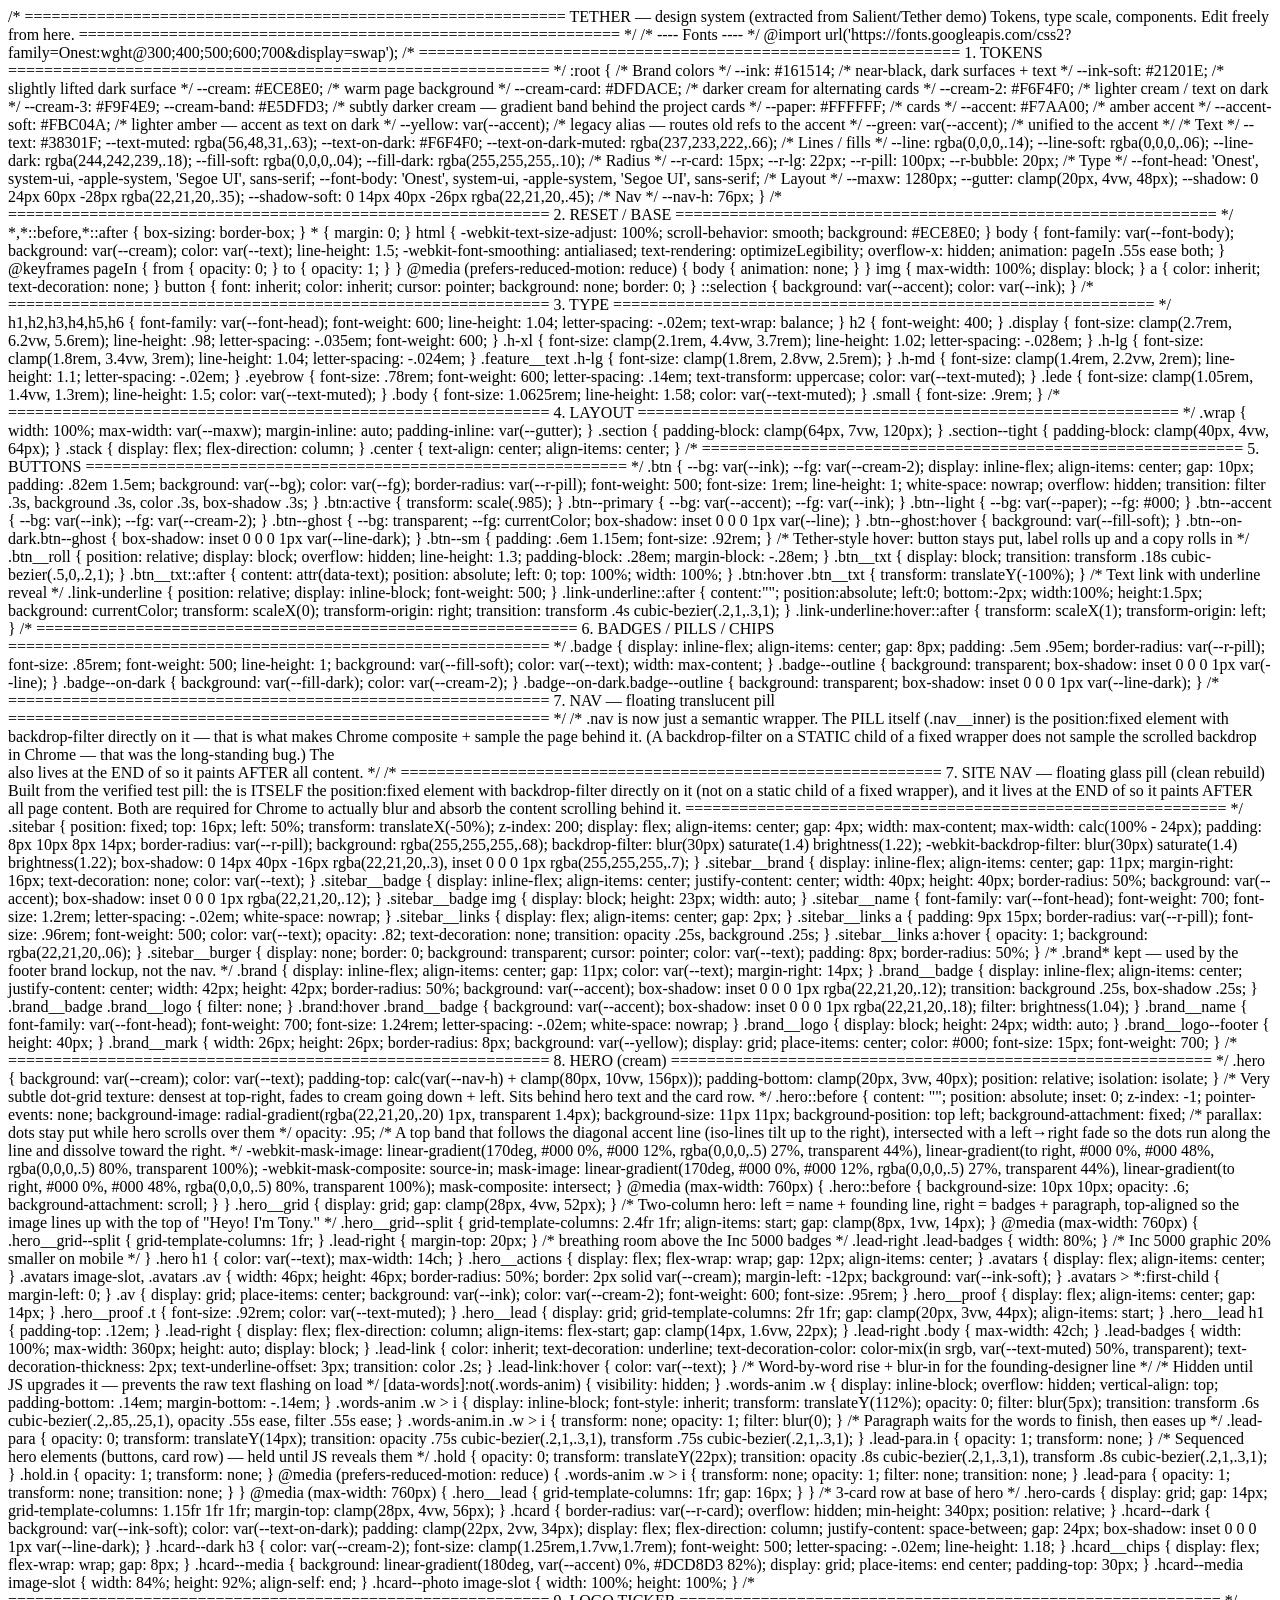
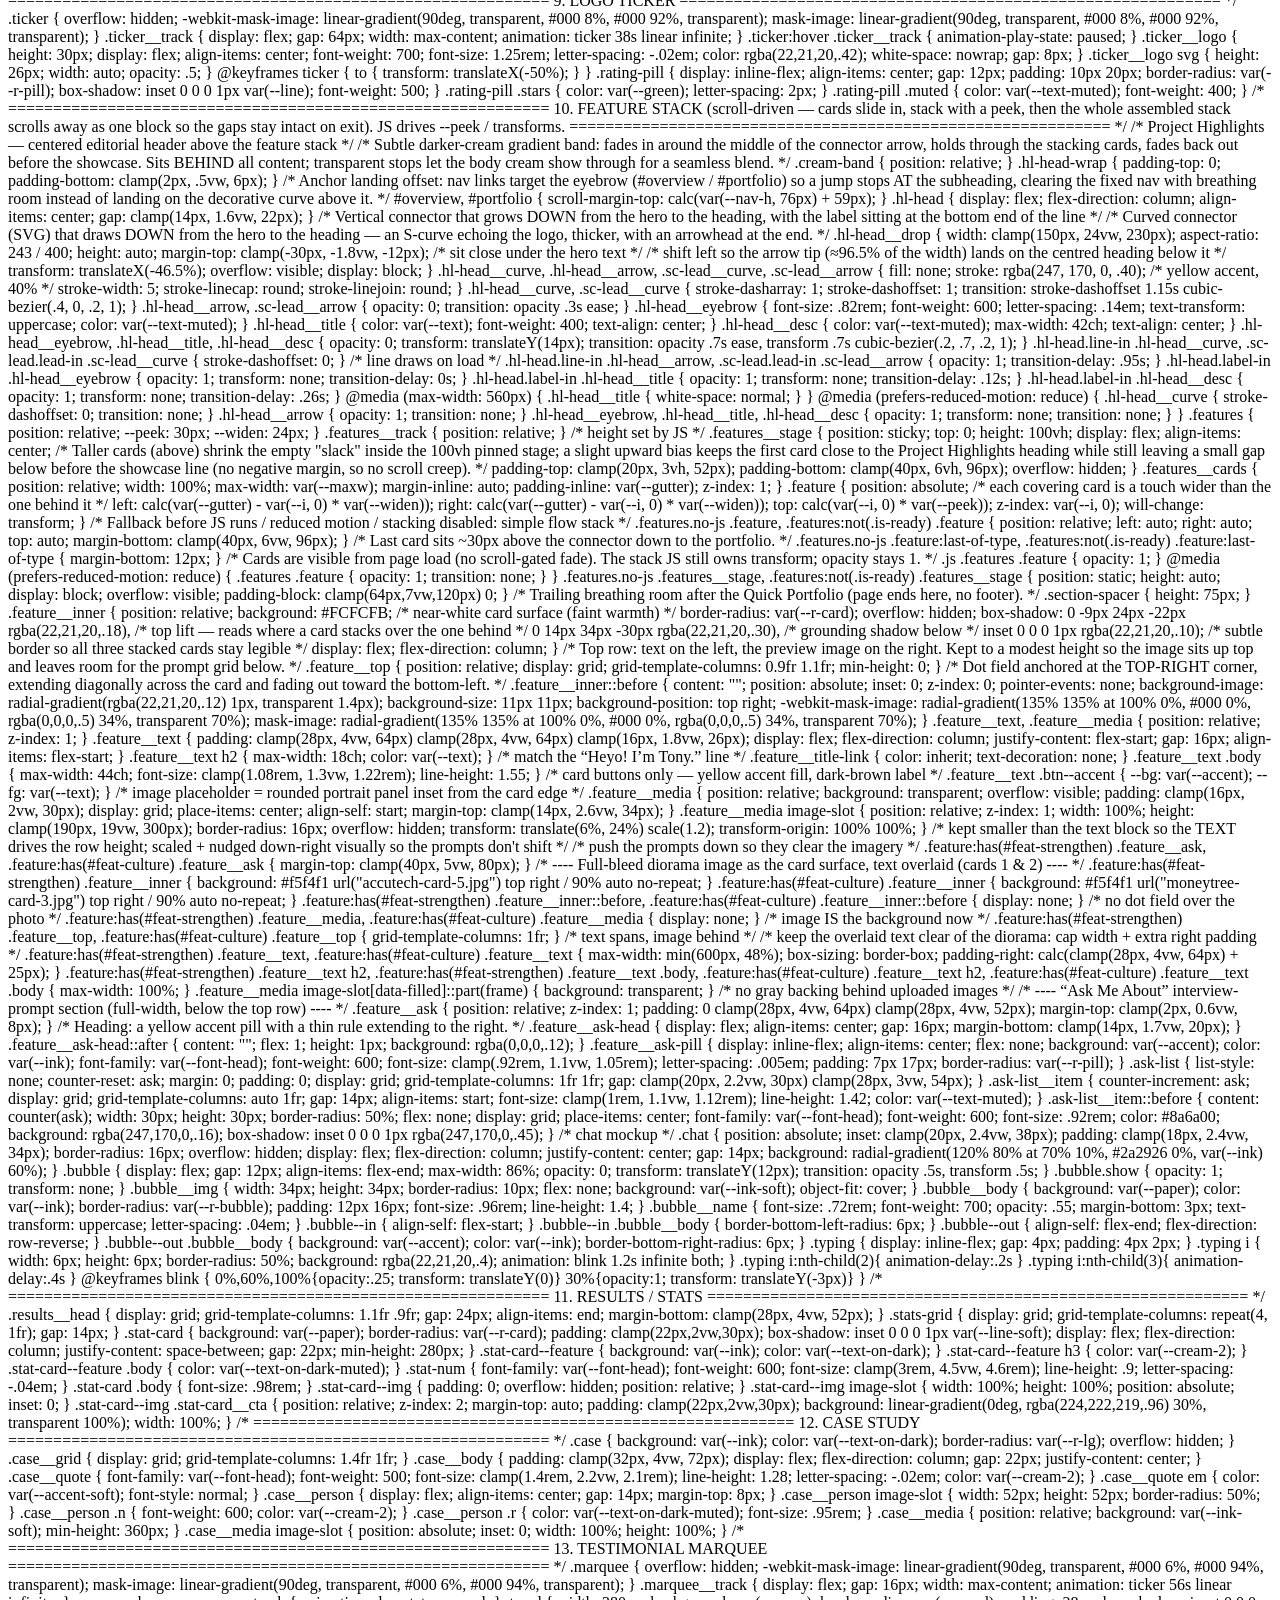
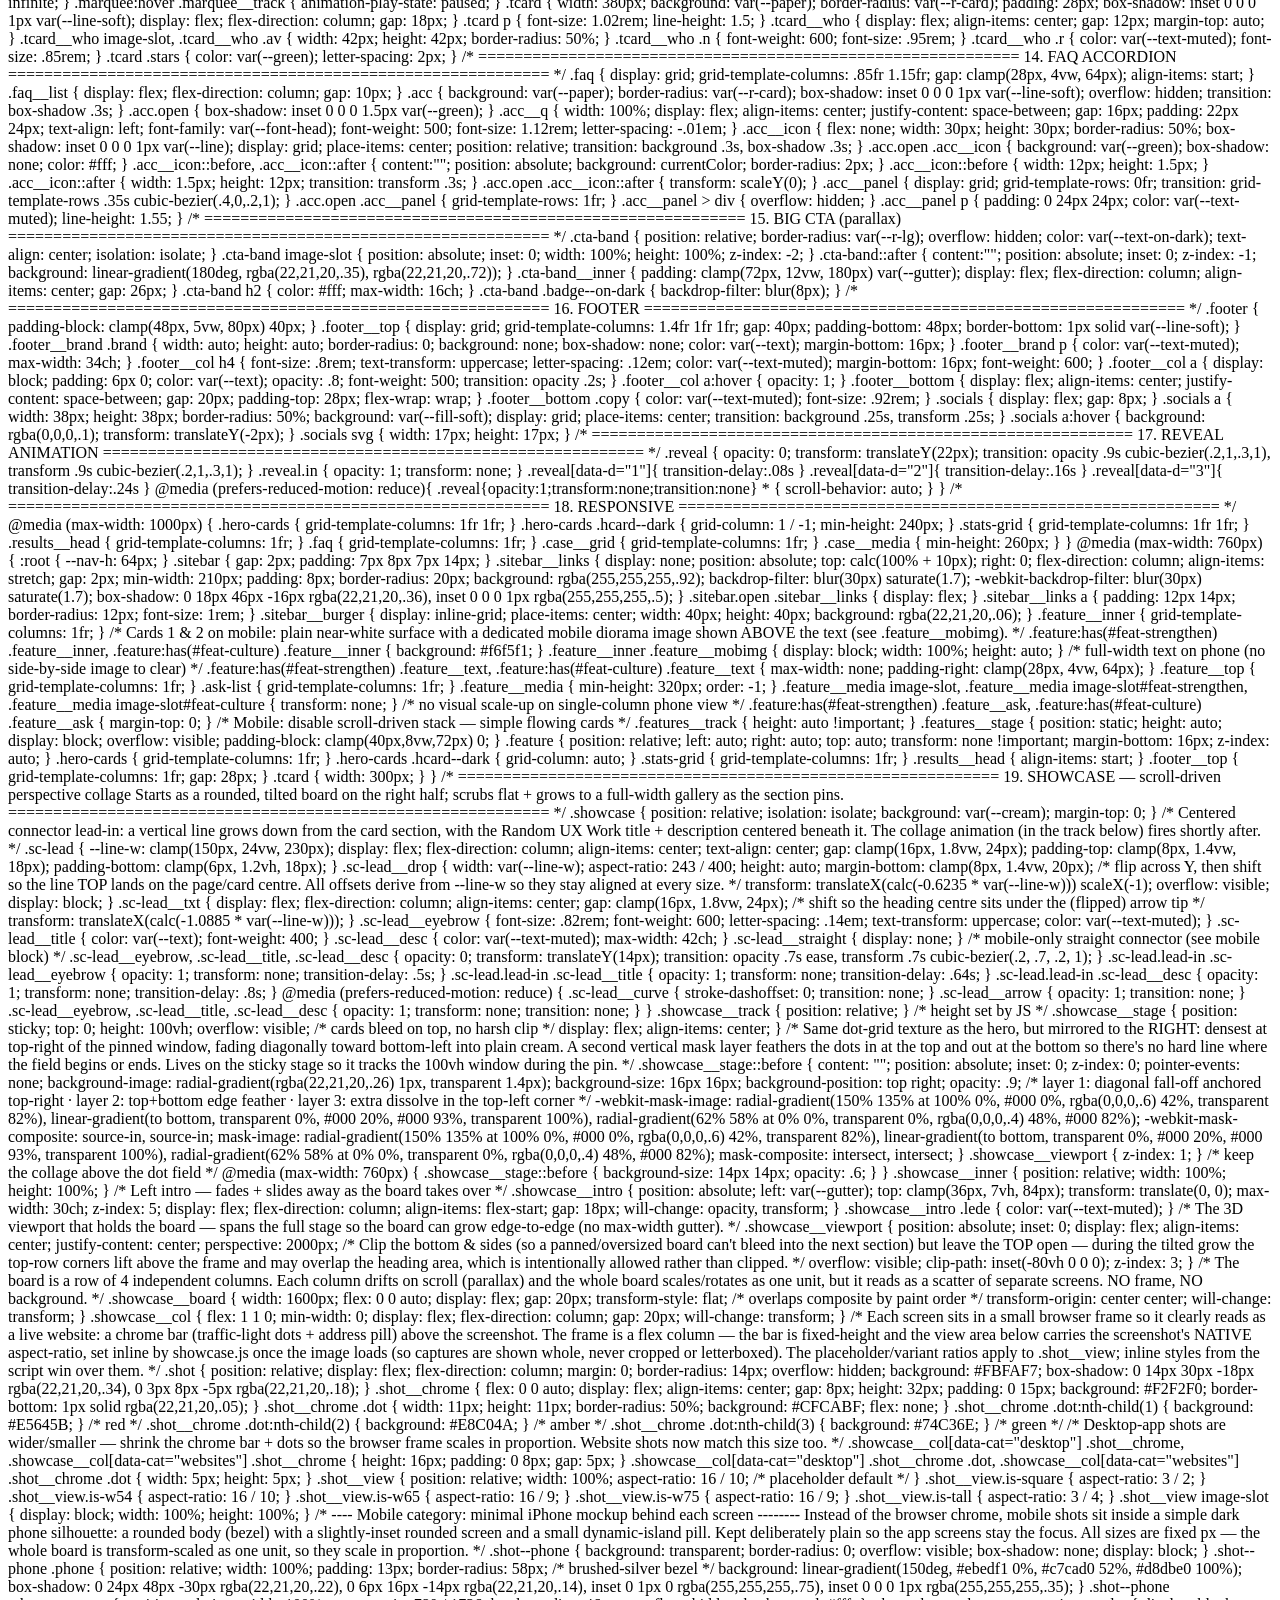
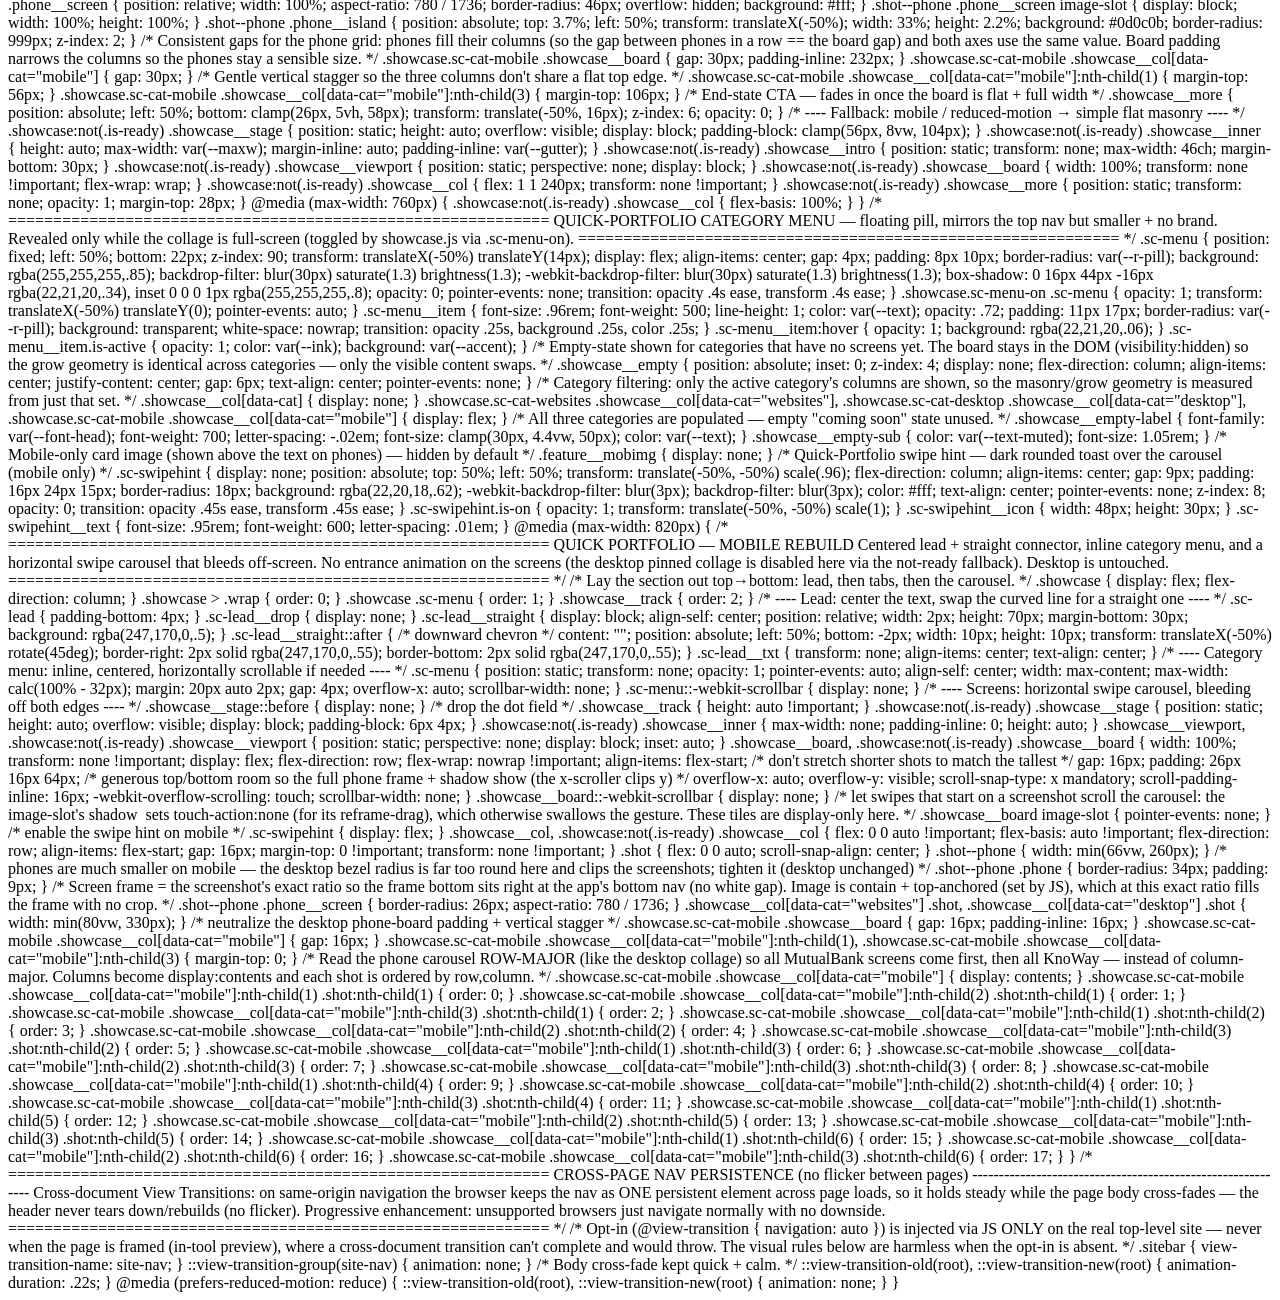
==== index.html @ 794927db "Add files via upload" ====
/* ============================================================
   TETHER — design system (extracted from Salient/Tether demo)
   Tokens, type scale, components. Edit freely from here.
   ============================================================ */

/* ---- Fonts ---- */
@import url('https://fonts.googleapis.com/css2?family=Onest:wght@300;400;500;600;700&display=swap');

/* ============================================================
   1. TOKENS
   ============================================================ */
:root {
  /* Brand colors */
  --ink:        #161514;   /* near-black, dark surfaces + text */
  --ink-soft:   #21201E;   /* slightly lifted dark surface */
  --cream:      #ECE8E0;   /* warm page background */
  --cream-card: #DFDACE;   /* darker cream for alternating cards */
  --cream-2:    #F6F4F0;   /* lighter cream / text on dark */
  --cream-3:    #F9F4E9;
  --cream-band: #E5DFD3;   /* subtly darker cream — gradient band behind the project cards */
  --paper:      #FFFFFF;   /* cards */
  --accent:     #F7AA00;   /* amber accent */
  --accent-soft: #FBC04A;  /* lighter amber — accent as text on dark */
  --yellow:     var(--accent); /* legacy alias — routes old refs to the accent */
  --green:      var(--accent); /* unified to the accent */

  /* Text */
  --text:           #38301F;
  --text-muted:     rgba(56,48,31,.63);
  --text-on-dark:   #F6F4F0;
  --text-on-dark-muted: rgba(237,233,222,.66);

  /* Lines / fills */
  --line:        rgba(0,0,0,.14);
  --line-soft:   rgba(0,0,0,.06);
  --line-dark:   rgba(244,242,239,.18);
  --fill-soft:   rgba(0,0,0,.04);
  --fill-dark:   rgba(255,255,255,.10);

  /* Radius */
  --r-card:   15px;
  --r-lg:     22px;
  --r-pill:   100px;
  --r-bubble: 20px;

  /* Type */
  --font-head: 'Onest', system-ui, -apple-system, 'Segoe UI', sans-serif;
  --font-body: 'Onest', system-ui, -apple-system, 'Segoe UI', sans-serif;

  /* Layout */
  --maxw: 1280px;
  --gutter: clamp(20px, 4vw, 48px);
  --shadow: 0 24px 60px -28px rgba(22,21,20,.35);
  --shadow-soft: 0 14px 40px -26px rgba(22,21,20,.45);

  /* Nav */
  --nav-h: 76px;
}

/* ============================================================
   2. RESET / BASE
   ============================================================ */
*,*::before,*::after { box-sizing: border-box; }
* { margin: 0; }
html { -webkit-text-size-adjust: 100%; scroll-behavior: smooth; background: #ECE8E0; }
body {
  font-family: var(--font-body);
  background: var(--cream);
  color: var(--text);
  line-height: 1.5;
  -webkit-font-smoothing: antialiased;
  text-rendering: optimizeLegibility;
  overflow-x: hidden;
  animation: pageIn .55s ease both;
}
@keyframes pageIn { from { opacity: 0; } to { opacity: 1; } }
@media (prefers-reduced-motion: reduce) { body { animation: none; } }
img { max-width: 100%; display: block; }
a { color: inherit; text-decoration: none; }
button { font: inherit; color: inherit; cursor: pointer; background: none; border: 0; }
::selection { background: var(--accent); color: var(--ink); }

/* ============================================================
   3. TYPE
   ============================================================ */
h1,h2,h3,h4,h5,h6 { font-family: var(--font-head); font-weight: 600; line-height: 1.04; letter-spacing: -.02em; text-wrap: balance; }
h2 { font-weight: 400; }

.display {
  font-size: clamp(2.7rem, 6.2vw, 5.6rem);
  line-height: .98;
  letter-spacing: -.035em;
  font-weight: 600;
}
.h-xl { font-size: clamp(2.1rem, 4.4vw, 3.7rem); line-height: 1.02; letter-spacing: -.028em; }
.h-lg { font-size: clamp(1.8rem, 3.4vw, 3rem);   line-height: 1.04; letter-spacing: -.024em; }
.feature__text .h-lg { font-size: clamp(1.8rem, 2.8vw, 2.5rem); }
.h-md { font-size: clamp(1.4rem, 2.2vw, 2rem);   line-height: 1.1;  letter-spacing: -.02em; }

.eyebrow {
  font-size: .78rem;
  font-weight: 600;
  letter-spacing: .14em;
  text-transform: uppercase;
  color: var(--text-muted);
}
.lede { font-size: clamp(1.05rem, 1.4vw, 1.3rem); line-height: 1.5; color: var(--text-muted); }
.body { font-size: 1.0625rem; line-height: 1.58; color: var(--text-muted); }
.small { font-size: .9rem; }

/* ============================================================
   4. LAYOUT
   ============================================================ */
.wrap { width: 100%; max-width: var(--maxw); margin-inline: auto; padding-inline: var(--gutter); }
.section { padding-block: clamp(64px, 7vw, 120px); }
.section--tight { padding-block: clamp(40px, 4vw, 64px); }
.stack { display: flex; flex-direction: column; }
.center { text-align: center; align-items: center; }

/* ============================================================
   5. BUTTONS
   ============================================================ */
.btn {
  --bg: var(--ink);
  --fg: var(--cream-2);
  display: inline-flex; align-items: center; gap: 10px;
  padding: .82em 1.5em;
  background: var(--bg); color: var(--fg);
  border-radius: var(--r-pill);
  font-weight: 500; font-size: 1rem;
  line-height: 1;
  white-space: nowrap;
  overflow: hidden;
  transition: filter .3s, background .3s, color .3s, box-shadow .3s;
}
.btn:active { transform: scale(.985); }
.btn--primary { --bg: var(--accent); --fg: var(--ink); }
.btn--light   { --bg: var(--paper);  --fg: #000; }
.btn--accent  { --bg: var(--ink);    --fg: var(--cream-2); }
.btn--ghost   { --bg: transparent;   --fg: currentColor; box-shadow: inset 0 0 0 1px var(--line); }
.btn--ghost:hover { background: var(--fill-soft); }
.btn--on-dark.btn--ghost { box-shadow: inset 0 0 0 1px var(--line-dark); }
.btn--sm { padding: .6em 1.15em; font-size: .92rem; }

/* Tether-style hover: button stays put, label rolls up and a copy rolls in */
.btn__roll { position: relative; display: block; overflow: hidden; line-height: 1.3; padding-block: .28em; margin-block: -.28em; }
.btn__txt { display: block; transition: transform .18s cubic-bezier(.5,0,.2,1); }
.btn__txt::after { content: attr(data-text); position: absolute; left: 0; top: 100%; width: 100%; }
.btn:hover .btn__txt { transform: translateY(-100%); }

/* Text link with underline reveal */
.link-underline {
  position: relative; display: inline-block; font-weight: 500;
}
.link-underline::after {
  content:""; position:absolute; left:0; bottom:-2px; width:100%; height:1.5px;
  background: currentColor; transform: scaleX(0); transform-origin: right;
  transition: transform .4s cubic-bezier(.2,1,.3,1);
}
.link-underline:hover::after { transform: scaleX(1); transform-origin: left; }

/* ============================================================
   6. BADGES / PILLS / CHIPS
   ============================================================ */
.badge {
  display: inline-flex; align-items: center; gap: 8px;
  padding: .5em .95em;
  border-radius: var(--r-pill);
  font-size: .85rem; font-weight: 500; line-height: 1;
  background: var(--fill-soft);
  color: var(--text);
  width: max-content;
}
.badge--outline { background: transparent; box-shadow: inset 0 0 0 1px var(--line); }
.badge--on-dark { background: var(--fill-dark); color: var(--cream-2); }
.badge--on-dark.badge--outline { background: transparent; box-shadow: inset 0 0 0 1px var(--line-dark); }

/* ============================================================
   7. NAV — floating translucent pill
   ============================================================ */
/* .nav is now just a semantic wrapper. The PILL itself (.nav__inner) is the
   position:fixed element with backdrop-filter directly on it — that is what
   makes Chrome composite + sample the page behind it. (A backdrop-filter on a
   STATIC child of a fixed wrapper does not sample the scrolled backdrop in
   Chrome — that was the long-standing bug.) The <header> also lives at the
   END of <body> so it paints AFTER all content. */
/* ============================================================
   7. SITE NAV — floating glass pill (clean rebuild)
   Built from the verified test pill: the <header.sitebar> is ITSELF the
   position:fixed element with backdrop-filter directly on it (not on a static
   child of a fixed wrapper), and it lives at the END of <body> so it paints
   AFTER all page content. Both are required for Chrome to actually blur and
   absorb the content scrolling behind it.
   ============================================================ */
.sitebar {
  position: fixed; top: 16px; left: 50%; transform: translateX(-50%); z-index: 200;
  display: flex; align-items: center; gap: 4px;
  width: max-content; max-width: calc(100% - 24px);
  padding: 8px 10px 8px 14px;
  border-radius: var(--r-pill);
  background: rgba(255,255,255,.68);
  backdrop-filter: blur(30px) saturate(1.4) brightness(1.22);
  -webkit-backdrop-filter: blur(30px) saturate(1.4) brightness(1.22);
  box-shadow: 0 14px 40px -16px rgba(22,21,20,.3), inset 0 0 0 1px rgba(255,255,255,.7);
}
.sitebar__brand { display: inline-flex; align-items: center; gap: 11px; margin-right: 16px; text-decoration: none; color: var(--text); }
.sitebar__badge { display: inline-flex; align-items: center; justify-content: center; width: 40px; height: 40px; border-radius: 50%; background: var(--accent); box-shadow: inset 0 0 0 1px rgba(22,21,20,.12); }
.sitebar__badge img { display: block; height: 23px; width: auto; }
.sitebar__name { font-family: var(--font-head); font-weight: 700; font-size: 1.2rem; letter-spacing: -.02em; white-space: nowrap; }
.sitebar__links { display: flex; align-items: center; gap: 2px; }
.sitebar__links a { padding: 9px 15px; border-radius: var(--r-pill); font-size: .96rem; font-weight: 500; color: var(--text); opacity: .82; text-decoration: none; transition: opacity .25s, background .25s; }
.sitebar__links a:hover { opacity: 1; background: rgba(22,21,20,.06); }
.sitebar__burger { display: none; border: 0; background: transparent; cursor: pointer; color: var(--text); padding: 8px; border-radius: 50%; }

/* .brand* kept — used by the footer brand lockup, not the nav. */
.brand { display: inline-flex; align-items: center; gap: 11px; color: var(--text); margin-right: 14px; }
.brand__badge { display: inline-flex; align-items: center; justify-content: center; width: 42px; height: 42px; border-radius: 50%; background: var(--accent); box-shadow: inset 0 0 0 1px rgba(22,21,20,.12); transition: background .25s, box-shadow .25s; }
.brand__badge .brand__logo { filter: none; }
.brand:hover .brand__badge { background: var(--accent); box-shadow: inset 0 0 0 1px rgba(22,21,20,.18); filter: brightness(1.04); }
.brand__name { font-family: var(--font-head); font-weight: 700; font-size: 1.24rem; letter-spacing: -.02em; white-space: nowrap; }
.brand__logo { display: block; height: 24px; width: auto; }
.brand__logo--footer { height: 40px; }
.brand__mark { width: 26px; height: 26px; border-radius: 8px; background: var(--yellow); display: grid; place-items: center; color: #000; font-size: 15px; font-weight: 700; }

/* ============================================================
   8. HERO (cream)
   ============================================================ */
.hero {
  background: var(--cream);
  color: var(--text);
  padding-top: calc(var(--nav-h) + clamp(80px, 10vw, 156px));
  padding-bottom: clamp(20px, 3vw, 40px);
  position: relative;
  isolation: isolate;
}
/* Very subtle dot-grid texture: densest at top-right, fades to cream
   going down + left. Sits behind hero text and the card row. */
.hero::before {
  content: "";
  position: absolute; inset: 0; z-index: -1;
  pointer-events: none;
  background-image: radial-gradient(rgba(22,21,20,.20) 1px, transparent 1.4px);
  background-size: 11px 11px;
  background-position: top left;
  background-attachment: fixed; /* parallax: dots stay put while hero scrolls over them */
  opacity: .95;
  /* A top band that follows the diagonal accent line (iso-lines tilt up to the
     right), intersected with a left→right fade so the dots run along the line
     and dissolve toward the right. */
  -webkit-mask-image:
    linear-gradient(170deg, #000 0%, #000 12%, rgba(0,0,0,.5) 27%, transparent 44%),
    linear-gradient(to right, #000 0%, #000 48%, rgba(0,0,0,.5) 80%, transparent 100%);
  -webkit-mask-composite: source-in;
  mask-image:
    linear-gradient(170deg, #000 0%, #000 12%, rgba(0,0,0,.5) 27%, transparent 44%),
    linear-gradient(to right, #000 0%, #000 48%, rgba(0,0,0,.5) 80%, transparent 100%);
  mask-composite: intersect;
}
@media (max-width: 760px) { .hero::before { background-size: 10px 10px; opacity: .6; background-attachment: scroll; } }
.hero__grid { display: grid; gap: clamp(28px, 4vw, 52px); }
/* Two-column hero: left = name + founding line, right = badges + paragraph,
   top-aligned so the image lines up with the top of "Heyo! I'm Tony." */
.hero__grid--split { grid-template-columns: 2.4fr 1fr; align-items: start; gap: clamp(8px, 1vw, 14px); }
@media (max-width: 760px) {
  .hero__grid--split { grid-template-columns: 1fr; }
  .lead-right { margin-top: 20px; }            /* breathing room above the Inc 5000 badges */
  .lead-right .lead-badges { width: 80%; }     /* Inc 5000 graphic 20% smaller on mobile */
}
.hero h1 { color: var(--text); max-width: 14ch; }
.hero__actions { display: flex; flex-wrap: wrap; gap: 12px; align-items: center; }
.avatars { display: flex; align-items: center; }
.avatars image-slot, .avatars .av {
  width: 46px; height: 46px; border-radius: 50%;
  border: 2px solid var(--cream); margin-left: -12px;
  background: var(--ink-soft);
}
.avatars > *:first-child { margin-left: 0; }
.av { display: grid; place-items: center; background: var(--ink); color: var(--cream-2); font-weight: 600; font-size: .95rem; }
.hero__proof { display: flex; align-items: center; gap: 14px; }
.hero__proof .t { font-size: .92rem; color: var(--text-muted); }
.hero__lead { display: grid; grid-template-columns: 2fr 1fr; gap: clamp(20px, 3vw, 44px); align-items: start; }
.hero__lead h1 { padding-top: .12em; }
.lead-right { display: flex; flex-direction: column; align-items: flex-start; gap: clamp(14px, 1.6vw, 22px); }
.lead-right .body { max-width: 42ch; }
.lead-badges { width: 100%; max-width: 360px; height: auto; display: block; }
.lead-link { color: inherit; text-decoration: underline; text-decoration-color: color-mix(in srgb, var(--text-muted) 50%, transparent); text-decoration-thickness: 2px; text-underline-offset: 3px; transition: color .2s; }
.lead-link:hover { color: var(--text); }

/* Word-by-word rise + blur-in for the founding-designer line */
/* Hidden until JS upgrades it — prevents the raw text flashing on load */
[data-words]:not(.words-anim) { visibility: hidden; }
.words-anim .w { display: inline-block; overflow: hidden; vertical-align: top; padding-bottom: .14em; margin-bottom: -.14em; }
.words-anim .w > i {
  display: inline-block; font-style: inherit;
  transform: translateY(112%);
  opacity: 0; filter: blur(5px);
  transition: transform .6s cubic-bezier(.2,.85,.25,1), opacity .55s ease, filter .55s ease;
}
.words-anim.in .w > i { transform: none; opacity: 1; filter: blur(0); }

/* Paragraph waits for the words to finish, then eases up */
.lead-para { opacity: 0; transform: translateY(14px); transition: opacity .75s cubic-bezier(.2,1,.3,1), transform .75s cubic-bezier(.2,1,.3,1); }
.lead-para.in { opacity: 1; transform: none; }
/* Sequenced hero elements (buttons, card row) — held until JS reveals them */
.hold { opacity: 0; transform: translateY(22px); transition: opacity .8s cubic-bezier(.2,1,.3,1), transform .8s cubic-bezier(.2,1,.3,1); }
.hold.in { opacity: 1; transform: none; }
@media (prefers-reduced-motion: reduce) {
  .words-anim .w > i { transform: none; opacity: 1; filter: none; transition: none; }
  .lead-para { opacity: 1; transform: none; transition: none; }
}
@media (max-width: 760px) { .hero__lead { grid-template-columns: 1fr; gap: 16px; } }

/* 3-card row at base of hero */
.hero-cards {
  display: grid; gap: 14px;
  grid-template-columns: 1.15fr 1fr 1fr;
  margin-top: clamp(28px, 4vw, 56px);
}
.hcard { border-radius: var(--r-card); overflow: hidden; min-height: 340px; position: relative; }
.hcard--dark {
  background: var(--ink-soft); color: var(--text-on-dark);
  padding: clamp(22px, 2vw, 34px);
  display: flex; flex-direction: column; justify-content: space-between; gap: 24px;
  box-shadow: inset 0 0 0 1px var(--line-dark);
}
.hcard--dark h3 { color: var(--cream-2); font-size: clamp(1.25rem,1.7vw,1.7rem); font-weight: 500; letter-spacing: -.02em; line-height: 1.18; }
.hcard__chips { display: flex; flex-wrap: wrap; gap: 8px; }
.hcard--media { background: linear-gradient(180deg, var(--accent) 0%, #DCD8D3 82%); display: grid; place-items: end center; padding-top: 30px; }
.hcard--media image-slot { width: 84%; height: 92%; align-self: end; }
.hcard--photo image-slot { width: 100%; height: 100%; }

/* ============================================================
   9. LOGO TICKER
   ============================================================ */
.ticker { overflow: hidden; -webkit-mask-image: linear-gradient(90deg, transparent, #000 8%, #000 92%, transparent); mask-image: linear-gradient(90deg, transparent, #000 8%, #000 92%, transparent); }
.ticker__track { display: flex; gap: 64px; width: max-content; animation: ticker 38s linear infinite; }
.ticker:hover .ticker__track { animation-play-state: paused; }
.ticker__logo { height: 30px; display: flex; align-items: center; font-weight: 700; font-size: 1.25rem; letter-spacing: -.02em; color: rgba(22,21,20,.42); white-space: nowrap; gap: 8px; }
.ticker__logo svg { height: 26px; width: auto; opacity: .5; }
@keyframes ticker { to { transform: translateX(-50%); } }

.rating-pill {
  display: inline-flex; align-items: center; gap: 12px;
  padding: 10px 20px; border-radius: var(--r-pill);
  box-shadow: inset 0 0 0 1px var(--line);
  font-weight: 500;
}
.rating-pill .stars { color: var(--green); letter-spacing: 2px; }
.rating-pill .muted { color: var(--text-muted); font-weight: 400; }

/* ============================================================
   10. FEATURE STACK (scroll-driven — cards slide in, stack with a
   peek, then the whole assembled stack scrolls away as one block
   so the gaps stay intact on exit). JS drives --peek / transforms.
   ============================================================ */
/* Project Highlights — centered editorial header above the feature stack */
/* Subtle darker-cream gradient band: fades in around the middle of the
   connector arrow, holds through the stacking cards, fades back out before
   the showcase. Sits BEHIND all content; transparent stops let the body
   cream show through for a seamless blend. */
.cream-band { position: relative; }
.hl-head-wrap { padding-top: 0; padding-bottom: clamp(2px, .5vw, 6px); }
/* Anchor landing offset: nav links target the eyebrow (#overview / #portfolio)
   so a jump stops AT the subheading, clearing the fixed nav with breathing room
   instead of landing on the decorative curve above it. */
#overview, #portfolio { scroll-margin-top: calc(var(--nav-h, 76px) + 59px); }
.hl-head { display: flex; flex-direction: column; align-items: center; gap: clamp(14px, 1.6vw, 22px); }
/* Vertical connector that grows DOWN from the hero to the heading, with the
   label sitting at the bottom end of the line */
/* Curved connector (SVG) that draws DOWN from the hero to the heading — an
   S-curve echoing the logo, thicker, with an arrowhead at the end. */
.hl-head__drop {
  width: clamp(150px, 24vw, 230px);
  aspect-ratio: 243 / 400;
  height: auto;
  margin-top: clamp(-30px, -1.8vw, -12px);      /* sit close under the hero text */
  /* shift left so the arrow tip (≈96.5% of the width) lands on the centred
     heading below it */
  transform: translateX(-46.5%);
  overflow: visible;
  display: block;
}
.hl-head__curve, .hl-head__arrow, .sc-lead__curve, .sc-lead__arrow {
  fill: none;
  stroke: rgba(247, 170, 0, .40);   /* yellow accent, 40% */
  stroke-width: 5;
  stroke-linecap: round;
  stroke-linejoin: round;
}
.hl-head__curve, .sc-lead__curve {
  stroke-dasharray: 1;
  stroke-dashoffset: 1;
  transition: stroke-dashoffset 1.15s cubic-bezier(.4, 0, .2, 1);
}
.hl-head__arrow, .sc-lead__arrow {
  opacity: 0;
  transition: opacity .3s ease;
}
.hl-head__eyebrow {
  font-size: .82rem;
  font-weight: 600;
  letter-spacing: .14em;
  text-transform: uppercase;
  color: var(--text-muted);
}
.hl-head__title {
  color: var(--text);
  font-weight: 400;
  text-align: center;
}
.hl-head__desc {
  color: var(--text-muted);
  max-width: 42ch;
  text-align: center;
}
.hl-head__eyebrow, .hl-head__title, .hl-head__desc {
  opacity: 0; transform: translateY(14px);
  transition: opacity .7s ease, transform .7s cubic-bezier(.2, .7, .2, 1);
}
.hl-head.line-in  .hl-head__curve, .sc-lead.lead-in .sc-lead__curve  { stroke-dashoffset: 0; }   /* line draws on load */
.hl-head.line-in  .hl-head__arrow, .sc-lead.lead-in .sc-lead__arrow  { opacity: 1; transition-delay: .95s; }
.hl-head.label-in .hl-head__eyebrow { opacity: 1; transform: none; transition-delay: 0s; }
.hl-head.label-in .hl-head__title   { opacity: 1; transform: none; transition-delay: .12s; }
.hl-head.label-in .hl-head__desc    { opacity: 1; transform: none; transition-delay: .26s; }
@media (max-width: 560px) {
  .hl-head__title { white-space: normal; }
}
@media (prefers-reduced-motion: reduce) {
  .hl-head__curve { stroke-dashoffset: 0; transition: none; }
  .hl-head__arrow { opacity: 1; transition: none; }
  .hl-head__eyebrow, .hl-head__title, .hl-head__desc { opacity: 1; transform: none; transition: none; }
}
.features { position: relative; --peek: 30px; --widen: 24px; }
.features__track { position: relative; }            /* height set by JS */
.features__stage {
  position: sticky; top: 0;
  height: 100vh;
  display: flex; align-items: center;
  /* Taller cards (above) shrink the empty "slack" inside the 100vh pinned
     stage; a slight upward bias keeps the first card close to the Project
     Highlights heading while still leaving a small gap below before the
     showcase line (no negative margin, so no scroll creep). */
  padding-top: clamp(20px, 3vh, 52px);
  padding-bottom: clamp(40px, 6vh, 96px);
  overflow: hidden;
}
.features__cards {
  position: relative;
  width: 100%; max-width: var(--maxw);
  margin-inline: auto;
  padding-inline: var(--gutter);
  z-index: 1;
}
.feature {
  position: absolute;
  /* each covering card is a touch wider than the one behind it */
  left: calc(var(--gutter) - var(--i, 0) * var(--widen));
  right: calc(var(--gutter) - var(--i, 0) * var(--widen));
  top: calc(var(--i, 0) * var(--peek));
  z-index: var(--i, 0);
  will-change: transform;
}
/* Fallback before JS runs / reduced motion / stacking disabled: simple flow stack */
.features.no-js .feature, .features:not(.is-ready) .feature { position: relative; left: auto; right: auto; top: auto; margin-bottom: clamp(40px, 6vw, 96px); }
/* Last card sits ~30px above the connector down to the portfolio. */
.features.no-js .feature:last-of-type, .features:not(.is-ready) .feature:last-of-type { margin-bottom: 12px; }
/* Cards are visible from page load (no scroll-gated fade). The stack JS still
   owns transform; opacity stays 1. */
.js .features .feature { opacity: 1; }
@media (prefers-reduced-motion: reduce) { .features .feature { opacity: 1; transition: none; } }
.features.no-js .features__stage, .features:not(.is-ready) .features__stage { position: static; height: auto; display: block; overflow: visible; padding-block: clamp(64px,7vw,120px) 0; }

/* Trailing breathing room after the Quick Portfolio (page ends here, no footer). */
.section-spacer { height: 75px; }

.feature__inner {
  position: relative;
  background: #FCFCFB;                      /* near-white card surface (faint warmth) */
  border-radius: var(--r-card);
  overflow: hidden;
  box-shadow:
    0 -9px 24px -22px rgba(22,21,20,.18),    /* top lift — reads where a card stacks over the one behind */
    0 14px 34px -30px rgba(22,21,20,.30),    /* grounding shadow below */
    inset 0 0 0 1px rgba(22,21,20,.10);      /* subtle border so all three stacked cards stay legible */
  display: flex; flex-direction: column;
}
/* Top row: text on the left, the preview image on the right. Kept to a modest
   height so the image sits up top and leaves room for the prompt grid below. */
.feature__top {
  position: relative;
  display: grid; grid-template-columns: 0.9fr 1.1fr;
  min-height: 0;
}
/* Dot field anchored at the TOP-RIGHT corner, extending diagonally across the
   card and fading out toward the bottom-left. */
.feature__inner::before {
  content: ""; position: absolute; inset: 0; z-index: 0; pointer-events: none;
  background-image: radial-gradient(rgba(22,21,20,.12) 1px, transparent 1.4px);
  background-size: 11px 11px;
  background-position: top right;
  -webkit-mask-image: radial-gradient(135% 135% at 100% 0%, #000 0%, rgba(0,0,0,.5) 34%, transparent 70%);
  mask-image: radial-gradient(135% 135% at 100% 0%, #000 0%, rgba(0,0,0,.5) 34%, transparent 70%);
}
.feature__text, .feature__media { position: relative; z-index: 1; }
.feature__text { padding: clamp(28px, 4vw, 64px) clamp(28px, 4vw, 64px) clamp(16px, 1.8vw, 26px); display: flex; flex-direction: column; justify-content: flex-start; gap: 16px; align-items: flex-start; }
.feature__text h2 { max-width: 18ch; color: var(--text); }   /* match the “Heyo! I’m Tony.” line */
.feature__title-link { color: inherit; text-decoration: none; }
.feature__text .body { max-width: 44ch; font-size: clamp(1.08rem, 1.3vw, 1.22rem); line-height: 1.55; }
/* card buttons only — yellow accent fill, dark-brown label */
.feature__text .btn--accent { --bg: var(--accent); --fg: var(--text); }
/* image placeholder = rounded portrait panel inset from the card edge */
.feature__media { position: relative; background: transparent; overflow: visible; padding: clamp(16px, 2vw, 30px); display: grid; place-items: center; align-self: start; margin-top: clamp(14px, 2.6vw, 34px); }
.feature__media image-slot { position: relative; z-index: 1; width: 100%; height: clamp(190px, 19vw, 300px); border-radius: 16px; overflow: hidden; transform: translate(6%, 24%) scale(1.2); transform-origin: 100% 100%; }   /* kept smaller than the text block so the TEXT drives the row height; scaled + nudged down-right visually so the prompts don't shift */
/* push the prompts down so they clear the imagery */
.feature:has(#feat-strengthen) .feature__ask,
.feature:has(#feat-culture) .feature__ask { margin-top: clamp(40px, 5vw, 80px); }

/* ---- Full-bleed diorama image as the card surface, text overlaid (cards 1 & 2) ---- */
.feature:has(#feat-strengthen) .feature__inner {
  background: #f5f4f1 url("accutech-card-5.jpg") top right / 90% auto no-repeat;
}
.feature:has(#feat-culture) .feature__inner {
  background: #f5f4f1 url("moneytree-card-3.jpg") top right / 90% auto no-repeat;
}
.feature:has(#feat-strengthen) .feature__inner::before,
.feature:has(#feat-culture) .feature__inner::before { display: none; }   /* no dot field over the photo */
.feature:has(#feat-strengthen) .feature__media,
.feature:has(#feat-culture) .feature__media { display: none; }            /* image IS the background now */
.feature:has(#feat-strengthen) .feature__top,
.feature:has(#feat-culture) .feature__top { grid-template-columns: 1fr; } /* text spans, image behind */
/* keep the overlaid text clear of the diorama: cap width + extra right padding */
.feature:has(#feat-strengthen) .feature__text,
.feature:has(#feat-culture) .feature__text { max-width: min(600px, 48%); box-sizing: border-box; padding-right: calc(clamp(28px, 4vw, 64px) + 25px); }
.feature:has(#feat-strengthen) .feature__text h2,
.feature:has(#feat-strengthen) .feature__text .body,
.feature:has(#feat-culture) .feature__text h2,
.feature:has(#feat-culture) .feature__text .body { max-width: 100%; }
.feature__media image-slot[data-filled]::part(frame) { background: transparent; }   /* no gray backing behind uploaded images */

/* ---- “Ask Me About” interview-prompt section (full-width, below the top row) ---- */
.feature__ask {
  position: relative; z-index: 1;
  padding: 0 clamp(28px, 4vw, 64px) clamp(28px, 4vw, 52px);
  margin-top: clamp(2px, 0.6vw, 8px);
}
/* Heading: a yellow accent pill with a thin rule extending to the right. */
.feature__ask-head {
  display: flex; align-items: center; gap: 16px;
  margin-bottom: clamp(14px, 1.7vw, 20px);
}
.feature__ask-head::after { content: ""; flex: 1; height: 1px; background: rgba(0,0,0,.12); }
.feature__ask-pill {
  display: inline-flex; align-items: center; flex: none;
  background: var(--accent); color: var(--ink);
  font-family: var(--font-head); font-weight: 600;
  font-size: clamp(.92rem, 1.1vw, 1.05rem); letter-spacing: .005em;
  padding: 7px 17px; border-radius: var(--r-pill);
}
.ask-list {
  list-style: none; counter-reset: ask; margin: 0; padding: 0;
  display: grid; grid-template-columns: 1fr 1fr;
  gap: clamp(20px, 2.2vw, 30px) clamp(28px, 3vw, 54px);
}
.ask-list__item {
  counter-increment: ask;
  display: grid; grid-template-columns: auto 1fr; gap: 14px; align-items: start;
  font-size: clamp(1rem, 1.1vw, 1.12rem); line-height: 1.42; color: var(--text-muted);
}
.ask-list__item::before {
  content: counter(ask);
  width: 30px; height: 30px; border-radius: 50%; flex: none;
  display: grid; place-items: center;
  font-family: var(--font-head); font-weight: 600; font-size: .92rem;
  color: #8a6a00; background: rgba(247,170,0,.16);
  box-shadow: inset 0 0 0 1px rgba(247,170,0,.45);
}

/* chat mockup */
.chat {
  position: absolute; inset: clamp(20px, 2.4vw, 38px); padding: clamp(18px, 2.4vw, 34px);
  border-radius: 16px; overflow: hidden;
  display: flex; flex-direction: column; justify-content: center; gap: 14px;
  background: radial-gradient(120% 80% at 70% 10%, #2a2926 0%, var(--ink) 60%);
}
.bubble { display: flex; gap: 12px; align-items: flex-end; max-width: 86%; opacity: 0; transform: translateY(12px); transition: opacity .5s, transform .5s; }
.bubble.show { opacity: 1; transform: none; }
.bubble__img { width: 34px; height: 34px; border-radius: 10px; flex: none; background: var(--ink-soft); object-fit: cover; }
.bubble__body { background: var(--paper); color: var(--ink); border-radius: var(--r-bubble); padding: 12px 16px; font-size: .96rem; line-height: 1.4; }
.bubble__name { font-size: .72rem; font-weight: 700; opacity: .55; margin-bottom: 3px; text-transform: uppercase; letter-spacing: .04em; }
.bubble--in  { align-self: flex-start; }
.bubble--in .bubble__body { border-bottom-left-radius: 6px; }
.bubble--out { align-self: flex-end; flex-direction: row-reverse; }
.bubble--out .bubble__body { background: var(--accent); color: var(--ink); border-bottom-right-radius: 6px; }
.typing { display: inline-flex; gap: 4px; padding: 4px 2px; }
.typing i { width: 6px; height: 6px; border-radius: 50%; background: rgba(22,21,20,.4); animation: blink 1.2s infinite both; }
.typing i:nth-child(2){ animation-delay:.2s } .typing i:nth-child(3){ animation-delay:.4s }
@keyframes blink { 0%,60%,100%{opacity:.25; transform: translateY(0)} 30%{opacity:1; transform: translateY(-3px)} }

/* ============================================================
   11. RESULTS / STATS
   ============================================================ */
.results__head { display: grid; grid-template-columns: 1.1fr .9fr; gap: 24px; align-items: end; margin-bottom: clamp(28px, 4vw, 52px); }
.stats-grid { display: grid; grid-template-columns: repeat(4, 1fr); gap: 14px; }
.stat-card { background: var(--paper); border-radius: var(--r-card); padding: clamp(22px,2vw,30px); box-shadow: inset 0 0 0 1px var(--line-soft); display: flex; flex-direction: column; justify-content: space-between; gap: 22px; min-height: 280px; }
.stat-card--feature { background: var(--ink); color: var(--text-on-dark); }
.stat-card--feature h3 { color: var(--cream-2); }
.stat-card--feature .body { color: var(--text-on-dark-muted); }
.stat-num { font-family: var(--font-head); font-weight: 600; font-size: clamp(3rem, 4.5vw, 4.6rem); line-height: .9; letter-spacing: -.04em; }
.stat-card .body { font-size: .98rem; }
.stat-card--img { padding: 0; overflow: hidden; position: relative; }
.stat-card--img image-slot { width: 100%; height: 100%; position: absolute; inset: 0; }
.stat-card--img .stat-card__cta { position: relative; z-index: 2; margin-top: auto; padding: clamp(22px,2vw,30px); background: linear-gradient(0deg, rgba(224,222,219,.96) 30%, transparent 100%); width: 100%; }

/* ============================================================
   12. CASE STUDY
   ============================================================ */
.case { background: var(--ink); color: var(--text-on-dark); border-radius: var(--r-lg); overflow: hidden; }
.case__grid { display: grid; grid-template-columns: 1.4fr 1fr; }
.case__body { padding: clamp(32px, 4vw, 72px); display: flex; flex-direction: column; gap: 22px; justify-content: center; }
.case__quote { font-family: var(--font-head); font-weight: 500; font-size: clamp(1.4rem, 2.2vw, 2.1rem); line-height: 1.28; letter-spacing: -.02em; color: var(--cream-2); }
.case__quote em { color: var(--accent-soft); font-style: normal; }
.case__person { display: flex; align-items: center; gap: 14px; margin-top: 8px; }
.case__person image-slot { width: 52px; height: 52px; border-radius: 50%; }
.case__person .n { font-weight: 600; color: var(--cream-2); }
.case__person .r { color: var(--text-on-dark-muted); font-size: .95rem; }
.case__media { position: relative; background: var(--ink-soft); min-height: 360px; }
.case__media image-slot { position: absolute; inset: 0; width: 100%; height: 100%; }

/* ============================================================
   13. TESTIMONIAL MARQUEE
   ============================================================ */
.marquee { overflow: hidden; -webkit-mask-image: linear-gradient(90deg, transparent, #000 6%, #000 94%, transparent); mask-image: linear-gradient(90deg, transparent, #000 6%, #000 94%, transparent); }
.marquee__track { display: flex; gap: 16px; width: max-content; animation: ticker 56s linear infinite; }
.marquee:hover .marquee__track { animation-play-state: paused; }
.tcard { width: 380px; background: var(--paper); border-radius: var(--r-card); padding: 28px; box-shadow: inset 0 0 0 1px var(--line-soft); display: flex; flex-direction: column; gap: 18px; }
.tcard p { font-size: 1.02rem; line-height: 1.5; }
.tcard__who { display: flex; align-items: center; gap: 12px; margin-top: auto; }
.tcard__who image-slot, .tcard__who .av { width: 42px; height: 42px; border-radius: 50%; }
.tcard__who .n { font-weight: 600; font-size: .95rem; }
.tcard__who .r { color: var(--text-muted); font-size: .85rem; }
.tcard .stars { color: var(--green); letter-spacing: 2px; }

/* ============================================================
   14. FAQ ACCORDION
   ============================================================ */
.faq { display: grid; grid-template-columns: .85fr 1.15fr; gap: clamp(28px, 4vw, 64px); align-items: start; }
.faq__list { display: flex; flex-direction: column; gap: 10px; }
.acc { background: var(--paper); border-radius: var(--r-card); box-shadow: inset 0 0 0 1px var(--line-soft); overflow: hidden; transition: box-shadow .3s; }
.acc.open { box-shadow: inset 0 0 0 1.5px var(--green); }
.acc__q { width: 100%; display: flex; align-items: center; justify-content: space-between; gap: 16px; padding: 22px 24px; text-align: left; font-family: var(--font-head); font-weight: 500; font-size: 1.12rem; letter-spacing: -.01em; }
.acc__icon { flex: none; width: 30px; height: 30px; border-radius: 50%; box-shadow: inset 0 0 0 1px var(--line); display: grid; place-items: center; position: relative; transition: background .3s, box-shadow .3s; }
.acc.open .acc__icon { background: var(--green); box-shadow: none; color: #fff; }
.acc__icon::before, .acc__icon::after { content:""; position: absolute; background: currentColor; border-radius: 2px; }
.acc__icon::before { width: 12px; height: 1.5px; }
.acc__icon::after  { width: 1.5px; height: 12px; transition: transform .3s; }
.acc.open .acc__icon::after { transform: scaleY(0); }
.acc__panel { display: grid; grid-template-rows: 0fr; transition: grid-template-rows .35s cubic-bezier(.4,0,.2,1); }
.acc.open .acc__panel { grid-template-rows: 1fr; }
.acc__panel > div { overflow: hidden; }
.acc__panel p { padding: 0 24px 24px; color: var(--text-muted); line-height: 1.55; }

/* ============================================================
   15. BIG CTA (parallax)
   ============================================================ */
.cta-band { position: relative; border-radius: var(--r-lg); overflow: hidden; color: var(--text-on-dark); text-align: center; isolation: isolate; }
.cta-band image-slot { position: absolute; inset: 0; width: 100%; height: 100%; z-index: -2; }
.cta-band::after { content:""; position: absolute; inset: 0; z-index: -1; background: linear-gradient(180deg, rgba(22,21,20,.35), rgba(22,21,20,.72)); }
.cta-band__inner { padding: clamp(72px, 12vw, 180px) var(--gutter); display: flex; flex-direction: column; align-items: center; gap: 26px; }
.cta-band h2 { color: #fff; max-width: 16ch; }
.cta-band .badge--on-dark { backdrop-filter: blur(8px); }

/* ============================================================
   16. FOOTER
   ============================================================ */
.footer { padding-block: clamp(48px, 5vw, 80px) 40px; }
.footer__top { display: grid; grid-template-columns: 1.4fr 1fr 1fr; gap: 40px; padding-bottom: 48px; border-bottom: 1px solid var(--line-soft); }
.footer__brand .brand { width: auto; height: auto; border-radius: 0; background: none; box-shadow: none; color: var(--text); margin-bottom: 16px; }
.footer__brand p { color: var(--text-muted); max-width: 34ch; }
.footer__col h4 { font-size: .8rem; text-transform: uppercase; letter-spacing: .12em; color: var(--text-muted); margin-bottom: 16px; font-weight: 600; }
.footer__col a { display: block; padding: 6px 0; color: var(--text); opacity: .8; font-weight: 500; transition: opacity .2s; }
.footer__col a:hover { opacity: 1; }
.footer__bottom { display: flex; align-items: center; justify-content: space-between; gap: 20px; padding-top: 28px; flex-wrap: wrap; }
.footer__bottom .copy { color: var(--text-muted); font-size: .92rem; }
.socials { display: flex; gap: 8px; }
.socials a { width: 38px; height: 38px; border-radius: 50%; background: var(--fill-soft); display: grid; place-items: center; transition: background .25s, transform .25s; }
.socials a:hover { background: rgba(0,0,0,.1); transform: translateY(-2px); }
.socials svg { width: 17px; height: 17px; }

/* ============================================================
   17. REVEAL ANIMATION
   ============================================================ */
.reveal { opacity: 0; transform: translateY(22px); transition: opacity .9s cubic-bezier(.2,1,.3,1), transform .9s cubic-bezier(.2,1,.3,1); }
.reveal.in { opacity: 1; transform: none; }
.reveal[data-d="1"]{ transition-delay:.08s } .reveal[data-d="2"]{ transition-delay:.16s } .reveal[data-d="3"]{ transition-delay:.24s }
@media (prefers-reduced-motion: reduce){ .reveal{opacity:1;transform:none;transition:none} * { scroll-behavior: auto; } }

/* ============================================================
   18. RESPONSIVE
   ============================================================ */
@media (max-width: 1000px) {
  .hero-cards { grid-template-columns: 1fr 1fr; }
  .hero-cards .hcard--dark { grid-column: 1 / -1; min-height: 240px; }
  .stats-grid { grid-template-columns: 1fr 1fr; }
  .results__head { grid-template-columns: 1fr; }
  .faq { grid-template-columns: 1fr; }
  .case__grid { grid-template-columns: 1fr; }
  .case__media { min-height: 260px; }
}
@media (max-width: 760px) {
  :root { --nav-h: 64px; }
  .sitebar { gap: 2px; padding: 7px 8px 7px 14px; }
  .sitebar__links {
    display: none;
    position: absolute; top: calc(100% + 10px); right: 0;
    flex-direction: column; align-items: stretch; gap: 2px;
    min-width: 210px; padding: 8px;
    border-radius: 20px;
    background: rgba(255,255,255,.92);
    backdrop-filter: blur(30px) saturate(1.7);
    -webkit-backdrop-filter: blur(30px) saturate(1.7);
    box-shadow: 0 18px 46px -16px rgba(22,21,20,.36), inset 0 0 0 1px rgba(255,255,255,.5);
  }
  .sitebar.open .sitebar__links { display: flex; }
  .sitebar__links a { padding: 12px 14px; border-radius: 12px; font-size: 1rem; }
  .sitebar__burger { display: inline-grid; place-items: center; width: 40px; height: 40px; background: rgba(22,21,20,.06); }
  .feature__inner { grid-template-columns: 1fr; }
  /* Cards 1 & 2 on mobile: plain near-white surface with a dedicated mobile
     diorama image shown ABOVE the text (see .feature__mobimg). */
  .feature:has(#feat-strengthen) .feature__inner,
  .feature:has(#feat-culture) .feature__inner { background: #f6f5f1; }
  .feature__inner .feature__mobimg { display: block; width: 100%; height: auto; }
  /* full-width text on phone (no side-by-side image to clear) */
  .feature:has(#feat-strengthen) .feature__text, .feature:has(#feat-culture) .feature__text { max-width: none; padding-right: clamp(28px, 4vw, 64px); }
  .feature__top { grid-template-columns: 1fr; }
  .ask-list { grid-template-columns: 1fr; }
  .feature__media { min-height: 320px; order: -1; }
  .feature__media image-slot, .feature__media image-slot#feat-strengthen, .feature__media image-slot#feat-culture { transform: none; }   /* no visual scale-up on single-column phone view */
  .feature:has(#feat-strengthen) .feature__ask, .feature:has(#feat-culture) .feature__ask { margin-top: 0; }
  /* Mobile: disable scroll-driven stack — simple flowing cards */
  .features__track { height: auto !important; }
  .features__stage { position: static; height: auto; display: block; overflow: visible; padding-block: clamp(40px,8vw,72px) 0; }
  .feature { position: relative; left: auto; right: auto; top: auto; transform: none !important; margin-bottom: 16px; z-index: auto; }
  .hero-cards { grid-template-columns: 1fr; }
  .hero-cards .hcard--dark { grid-column: auto; }
  .stats-grid { grid-template-columns: 1fr; }
  .results__head { align-items: start; }
  .footer__top { grid-template-columns: 1fr; gap: 28px; }
  .tcard { width: 300px; }
}

/* ============================================================
   19. SHOWCASE — scroll-driven perspective collage
   Starts as a rounded, tilted board on the right half; scrubs
   flat + grows to a full-width gallery as the section pins.
   ============================================================ */
.showcase {
  position: relative; isolation: isolate;
  background: var(--cream);
  margin-top: 0;
}

/* Centered connector lead-in: a vertical line grows down from the card
   section, with the Random UX Work title + description centered beneath it.
   The collage animation (in the track below) fires shortly after. */
.sc-lead {
  --line-w: clamp(150px, 24vw, 230px);
  display: flex; flex-direction: column; align-items: center; text-align: center;
  gap: clamp(16px, 1.8vw, 24px);
  padding-top: clamp(8px, 1.4vw, 18px);
  padding-bottom: clamp(6px, 1.2vh, 18px);
}
.sc-lead__drop {
  width: var(--line-w);
  aspect-ratio: 243 / 400;
  height: auto;
  margin-bottom: clamp(8px, 1.4vw, 20px);
  /* flip across Y, then shift so the line TOP lands on the page/card centre.
     All offsets derive from --line-w so they stay aligned at every size. */
  transform: translateX(calc(-0.6235 * var(--line-w))) scaleX(-1);
  overflow: visible;
  display: block;
}
.sc-lead__txt {
  display: flex; flex-direction: column; align-items: center;
  gap: clamp(16px, 1.8vw, 24px);
  /* shift so the heading centre sits under the (flipped) arrow tip */
  transform: translateX(calc(-1.0885 * var(--line-w)));
}
.sc-lead__eyebrow {
  font-size: .82rem; font-weight: 600; letter-spacing: .14em;
  text-transform: uppercase; color: var(--text-muted);
}
.sc-lead__title { color: var(--text); font-weight: 400; }
.sc-lead__desc { color: var(--text-muted); max-width: 42ch; }
.sc-lead__straight { display: none; }   /* mobile-only straight connector (see mobile block) */
.sc-lead__eyebrow, .sc-lead__title, .sc-lead__desc {
  opacity: 0; transform: translateY(14px);
  transition: opacity .7s ease, transform .7s cubic-bezier(.2, .7, .2, 1);
}
.sc-lead.lead-in .sc-lead__eyebrow { opacity: 1; transform: none; transition-delay: .5s; }
.sc-lead.lead-in .sc-lead__title   { opacity: 1; transform: none; transition-delay: .64s; }
.sc-lead.lead-in .sc-lead__desc    { opacity: 1; transform: none; transition-delay: .8s; }
@media (prefers-reduced-motion: reduce) {
  .sc-lead__curve { stroke-dashoffset: 0; transition: none; }
  .sc-lead__arrow { opacity: 1; transition: none; }
  .sc-lead__eyebrow, .sc-lead__title, .sc-lead__desc { opacity: 1; transform: none; transition: none; }
}
.showcase__track { position: relative; }           /* height set by JS */
.showcase__stage {
  position: sticky; top: 0;
  height: 100vh;
  overflow: visible;                   /* cards bleed on top, no harsh clip */
  display: flex; align-items: center;
}
/* Same dot-grid texture as the hero, but mirrored to the RIGHT: densest at
   top-right of the pinned window, fading diagonally toward bottom-left into
   plain cream. A second vertical mask layer feathers the dots in at the top and
   out at the bottom so there's no hard line where the field begins or ends.
   Lives on the sticky stage so it tracks the 100vh window during the pin. */
.showcase__stage::before {
  content: "";
  position: absolute; inset: 0; z-index: 0;
  pointer-events: none;
  background-image: radial-gradient(rgba(22,21,20,.26) 1px, transparent 1.4px);
  background-size: 16px 16px;
  background-position: top right;
  opacity: .9;
  /* layer 1: diagonal fall-off anchored top-right  ·  layer 2: top+bottom edge feather  ·  layer 3: extra dissolve in the top-left corner */
  -webkit-mask-image:
    radial-gradient(150% 135% at 100% 0%, #000 0%, rgba(0,0,0,.6) 42%, transparent 82%),
    linear-gradient(to bottom, transparent 0%, #000 20%, #000 93%, transparent 100%),
    radial-gradient(62% 58% at 0% 0%, transparent 0%, rgba(0,0,0,.4) 48%, #000 82%);
  -webkit-mask-composite: source-in, source-in;
  mask-image:
    radial-gradient(150% 135% at 100% 0%, #000 0%, rgba(0,0,0,.6) 42%, transparent 82%),
    linear-gradient(to bottom, transparent 0%, #000 20%, #000 93%, transparent 100%),
    radial-gradient(62% 58% at 0% 0%, transparent 0%, rgba(0,0,0,.4) 48%, #000 82%);
  mask-composite: intersect, intersect;
}
.showcase__viewport { z-index: 1; }   /* keep the collage above the dot field */
@media (max-width: 760px) { .showcase__stage::before { background-size: 14px 14px; opacity: .6; } }
.showcase__inner {
  position: relative;
  width: 100%; height: 100%;
}

/* Left intro — fades + slides away as the board takes over */
.showcase__intro {
  position: absolute; left: var(--gutter); top: clamp(36px, 7vh, 84px);
  transform: translate(0, 0);
  max-width: 30ch; z-index: 5;
  display: flex; flex-direction: column; align-items: flex-start; gap: 18px;
  will-change: opacity, transform;
}
.showcase__intro .lede { color: var(--text-muted); }

/* The 3D viewport that holds the board — spans the full stage so the
   board can grow edge-to-edge (no max-width gutter). */
.showcase__viewport {
  position: absolute; inset: 0;
  display: flex; align-items: center; justify-content: center;
  perspective: 2000px;
  /* Clip the bottom & sides (so a panned/oversized board can't bleed into the
     next section) but leave the TOP open — during the tilted grow the top-row
     corners lift above the frame and may overlap the heading area, which is
     intentionally allowed rather than clipped. */
  overflow: visible;
  clip-path: inset(-80vh 0 0 0);
  z-index: 3;
}

/* The board is a row of 4 independent columns. Each column drifts on
   scroll (parallax) and the whole board scales/rotates as one unit, but
   it reads as a scatter of separate screens. NO frame, NO background. */
.showcase__board {
  width: 1600px; flex: 0 0 auto;
  display: flex; gap: 20px;
  transform-style: flat;               /* overlaps composite by paint order */
  transform-origin: center center;
  will-change: transform;
}
.showcase__col {
  flex: 1 1 0; min-width: 0;
  display: flex; flex-direction: column; gap: 20px;
  will-change: transform;
}

/* Each screen sits in a small browser frame so it clearly reads as a live
   website: a chrome bar (traffic-light dots + address pill) above the
   screenshot. The frame is a flex column — the bar is fixed-height and the
   view area below carries the screenshot's NATIVE aspect-ratio, set inline
   by showcase.js once the image loads (so captures are shown whole, never
   cropped or letterboxed). The placeholder/variant ratios apply to
   .shot__view; inline styles from the script win over them. */
.shot {
  position: relative;
  display: flex; flex-direction: column;
  margin: 0;
  border-radius: 14px;
  overflow: hidden;
  background: #FBFAF7;
  box-shadow: 0 14px 30px -18px rgba(22,21,20,.34), 0 3px 8px -5px rgba(22,21,20,.18);
}
.shot__chrome {
  flex: 0 0 auto;
  display: flex; align-items: center; gap: 8px;
  height: 32px; padding: 0 15px;
  background: #F2F2F0;
  border-bottom: 1px solid rgba(22,21,20,.05);
}
.shot__chrome .dot {
  width: 11px; height: 11px; border-radius: 50%;
  background: #CFCABF; flex: none;
}
.shot__chrome .dot:nth-child(1) { background: #E5645B; }   /* red */
.shot__chrome .dot:nth-child(2) { background: #E8C04A; }   /* amber */
.shot__chrome .dot:nth-child(3) { background: #74C36E; }   /* green */
/* Desktop-app shots are wider/smaller — shrink the chrome bar + dots so the
   browser frame scales in proportion. Website shots now match this size too. */
.showcase__col[data-cat="desktop"] .shot__chrome,
.showcase__col[data-cat="websites"] .shot__chrome { height: 16px; padding: 0 8px; gap: 5px; }
.showcase__col[data-cat="desktop"] .shot__chrome .dot,
.showcase__col[data-cat="websites"] .shot__chrome .dot { width: 5px; height: 5px; }
.shot__view {
  position: relative; width: 100%;
  aspect-ratio: 16 / 10;               /* placeholder default */
}
.shot__view.is-square { aspect-ratio: 3 / 2; }
.shot__view.is-w54    { aspect-ratio: 16 / 10; }
.shot__view.is-w65    { aspect-ratio: 16 / 9; }
.shot__view.is-w75    { aspect-ratio: 16 / 9; }
.shot__view.is-tall   { aspect-ratio: 3 / 4; }
.shot__view image-slot { display: block; width: 100%; height: 100%; }

/* ---- Mobile category: minimal iPhone mockup behind each screen --------
   Instead of the browser chrome, mobile shots sit inside a simple dark
   phone silhouette: a rounded body (bezel) with a slightly-inset rounded
   screen and a small dynamic-island pill. Kept deliberately plain so the
   app screens stay the focus. All sizes are fixed px — the whole board is
   transform-scaled as one unit, so they scale in proportion. */
.shot--phone {
  background: transparent;
  border-radius: 0;
  overflow: visible;
  box-shadow: none;
  display: block;
}
.shot--phone .phone {
  position: relative;
  width: 100%;
  padding: 13px;
  border-radius: 58px;
  /* brushed-silver bezel */
  background: linear-gradient(150deg, #ebedf1 0%, #c7cad0 52%, #d8dbe0 100%);
  box-shadow:
    0 24px 48px -30px rgba(22,21,20,.22),
    0 6px 16px -14px rgba(22,21,20,.14),
    inset 0 1px 0 rgba(255,255,255,.75),
    inset 0 0 0 1px rgba(255,255,255,.35);
}
.shot--phone .phone__screen {
  position: relative;
  width: 100%;
  aspect-ratio: 780 / 1736;
  border-radius: 46px;
  overflow: hidden;
  background: #fff;
}
.shot--phone .phone__screen image-slot { display: block; width: 100%; height: 100%; }
.shot--phone .phone__island {
  position: absolute; top: 3.7%; left: 50%; transform: translateX(-50%);
  width: 33%; height: 2.2%;
  background: #0d0c0b; border-radius: 999px;
  z-index: 2;
}
/* Consistent gaps for the phone grid: phones fill their columns (so the gap
   between phones in a row == the board gap) and both axes use the same value.
   Board padding narrows the columns so the phones stay a sensible size. */
.showcase.sc-cat-mobile .showcase__board { gap: 30px; padding-inline: 232px; }
.showcase.sc-cat-mobile .showcase__col[data-cat="mobile"] { gap: 30px; }
/* Gentle vertical stagger so the three columns don't share a flat top edge. */
.showcase.sc-cat-mobile .showcase__col[data-cat="mobile"]:nth-child(1) { margin-top: 56px; }
.showcase.sc-cat-mobile .showcase__col[data-cat="mobile"]:nth-child(3) { margin-top: 106px; }

/* End-state CTA — fades in once the board is flat + full width */
.showcase__more {
  position: absolute; left: 50%; bottom: clamp(26px, 5vh, 58px);
  transform: translate(-50%, 16px);
  z-index: 6; opacity: 0;
}

/* ---- Fallback: mobile / reduced-motion → simple flat masonry ---- */
.showcase:not(.is-ready) .showcase__stage {
  position: static; height: auto; overflow: visible; display: block;
  padding-block: clamp(56px, 8vw, 104px);
}
.showcase:not(.is-ready) .showcase__inner {
  height: auto; max-width: var(--maxw); margin-inline: auto;
  padding-inline: var(--gutter);
}
.showcase:not(.is-ready) .showcase__intro {
  position: static; transform: none; max-width: 46ch; margin-bottom: 30px;
}
.showcase:not(.is-ready) .showcase__viewport {
  position: static; perspective: none; display: block;
}
.showcase:not(.is-ready) .showcase__board {
  width: 100%; transform: none !important; flex-wrap: wrap;
}
.showcase:not(.is-ready) .showcase__col {
  flex: 1 1 240px; transform: none !important;
}
.showcase:not(.is-ready) .showcase__more {
  position: static; transform: none; opacity: 1; margin-top: 28px;
}

@media (max-width: 760px) {
  .showcase:not(.is-ready) .showcase__col { flex-basis: 100%; }
}

/* ============================================================
   QUICK-PORTFOLIO CATEGORY MENU — floating pill, mirrors the top
   nav but smaller + no brand. Revealed only while the collage is
   full-screen (toggled by showcase.js via .sc-menu-on).
   ============================================================ */
.sc-menu {
  position: fixed; left: 50%; bottom: 22px; z-index: 90;
  transform: translateX(-50%) translateY(14px);
  display: flex; align-items: center; gap: 4px;
  padding: 8px 10px;
  border-radius: var(--r-pill);
  background: rgba(255,255,255,.85);
  backdrop-filter: blur(30px) saturate(1.3) brightness(1.3);
  -webkit-backdrop-filter: blur(30px) saturate(1.3) brightness(1.3);
  box-shadow: 0 16px 44px -16px rgba(22,21,20,.34), inset 0 0 0 1px rgba(255,255,255,.8);
  opacity: 0; pointer-events: none;
  transition: opacity .4s ease, transform .4s ease;
}
.showcase.sc-menu-on .sc-menu { opacity: 1; transform: translateX(-50%) translateY(0); pointer-events: auto; }
.sc-menu__item {
  font-size: .96rem; font-weight: 500; line-height: 1;
  color: var(--text); opacity: .72;
  padding: 11px 17px; border-radius: var(--r-pill);
  background: transparent; white-space: nowrap;
  transition: opacity .25s, background .25s, color .25s;
}
.sc-menu__item:hover { opacity: 1; background: rgba(22,21,20,.06); }
.sc-menu__item.is-active { opacity: 1; color: var(--ink); background: var(--accent); }

/* Empty-state shown for categories that have no screens yet. The board
   stays in the DOM (visibility:hidden) so the grow geometry is identical
   across categories — only the visible content swaps. */
.showcase__empty {
  position: absolute; inset: 0; z-index: 4;
  display: none; flex-direction: column; align-items: center; justify-content: center;
  gap: 6px; text-align: center; pointer-events: none;
}
/* Category filtering: only the active category's columns are shown, so the
   masonry/grow geometry is measured from just that set. */
.showcase__col[data-cat] { display: none; }
.showcase.sc-cat-websites .showcase__col[data-cat="websites"],
.showcase.sc-cat-desktop  .showcase__col[data-cat="desktop"],
.showcase.sc-cat-mobile   .showcase__col[data-cat="mobile"] { display: flex; }

/* All three categories are populated — empty "coming soon" state unused. */
.showcase__empty-label {
  font-family: var(--font-head); font-weight: 700; letter-spacing: -.02em;
  font-size: clamp(30px, 4.4vw, 50px); color: var(--text);
}
.showcase__empty-sub { color: var(--text-muted); font-size: 1.05rem; }

/* Mobile-only card image (shown above the text on phones) — hidden by default */
.feature__mobimg { display: none; }

/* Quick-Portfolio swipe hint — dark rounded toast over the carousel (mobile only) */
.sc-swipehint {
  display: none;
  position: absolute; top: 50%; left: 50%;
  transform: translate(-50%, -50%) scale(.96);
  flex-direction: column; align-items: center; gap: 9px;
  padding: 16px 24px 15px; border-radius: 18px;
  background: rgba(22,20,18,.62);
  -webkit-backdrop-filter: blur(3px); backdrop-filter: blur(3px);
  color: #fff; text-align: center; pointer-events: none; z-index: 8;
  opacity: 0; transition: opacity .45s ease, transform .45s ease;
}
.sc-swipehint.is-on { opacity: 1; transform: translate(-50%, -50%) scale(1); }
.sc-swipehint__icon { width: 48px; height: 30px; }
.sc-swipehint__text { font-size: .95rem; font-weight: 600; letter-spacing: .01em; }

@media (max-width: 820px) {
  /* ============================================================
     QUICK PORTFOLIO — MOBILE REBUILD
     Centered lead + straight connector, inline category menu, and a
     horizontal swipe carousel that bleeds off-screen. No entrance
     animation on the screens (the desktop pinned collage is disabled
     here via the not-ready fallback). Desktop is untouched.
     ============================================================ */

  /* Lay the section out top→bottom: lead, then tabs, then the carousel. */
  .showcase { display: flex; flex-direction: column; }
  .showcase > .wrap { order: 0; }
  .showcase .sc-menu { order: 1; }
  .showcase__track { order: 2; }

  /* ---- Lead: center the text, swap the curved line for a straight one ---- */
  .sc-lead { padding-bottom: 4px; }
  .sc-lead__drop { display: none; }
  .sc-lead__straight {
    display: block; align-self: center; position: relative;
    width: 2px; height: 70px; margin-bottom: 30px;
    background: rgba(247,170,0,.5);
  }
  .sc-lead__straight::after {   /* downward chevron */
    content: ""; position: absolute; left: 50%; bottom: -2px;
    width: 10px; height: 10px; transform: translateX(-50%) rotate(45deg);
    border-right: 2px solid rgba(247,170,0,.55);
    border-bottom: 2px solid rgba(247,170,0,.55);
  }
  .sc-lead__txt { transform: none; align-items: center; text-align: center; }

  /* ---- Category menu: inline, centered, horizontally scrollable if needed ---- */
  .sc-menu {
    position: static; transform: none; opacity: 1; pointer-events: auto;
    align-self: center; width: max-content; max-width: calc(100% - 32px);
    margin: 20px auto 2px; gap: 4px;
    overflow-x: auto; scrollbar-width: none;
  }
  .sc-menu::-webkit-scrollbar { display: none; }

  /* ---- Screens: horizontal swipe carousel, bleeding off both edges ---- */
  .showcase__stage::before { display: none; }              /* drop the dot field */
  .showcase__track { height: auto !important; }
  .showcase:not(.is-ready) .showcase__stage { position: static; height: auto; overflow: visible; display: block; padding-block: 6px 4px; }
  .showcase:not(.is-ready) .showcase__inner { max-width: none; padding-inline: 0; height: auto; }
  .showcase__viewport,
  .showcase:not(.is-ready) .showcase__viewport { position: static; perspective: none; display: block; inset: auto; }
  .showcase__board,
  .showcase:not(.is-ready) .showcase__board {
    width: 100%; transform: none !important;
    display: flex; flex-direction: row; flex-wrap: nowrap !important;
    align-items: flex-start;                 /* don't stretch shorter shots to match the tallest */
    gap: 16px; padding: 26px 16px 64px;      /* generous top/bottom room so the full phone frame + shadow show (the x-scroller clips y) */
    overflow-x: auto; overflow-y: visible;
    scroll-snap-type: x mandatory; scroll-padding-inline: 16px;
    -webkit-overflow-scrolling: touch; scrollbar-width: none;
  }
  .showcase__board::-webkit-scrollbar { display: none; }
  /* let swipes that start on a screenshot scroll the carousel: the image-slot's
     shadow <img> sets touch-action:none (for its reframe-drag), which otherwise
     swallows the gesture. These tiles are display-only here. */
  .showcase__board image-slot { pointer-events: none; }
  /* enable the swipe hint on mobile */
  .sc-swipehint { display: flex; }
  .showcase__col,
  .showcase:not(.is-ready) .showcase__col {
    flex: 0 0 auto !important; flex-basis: auto !important;
    flex-direction: row; align-items: flex-start; gap: 16px; margin-top: 0 !important;
    transform: none !important;
  }
  .shot { flex: 0 0 auto; scroll-snap-align: center; }
  .shot--phone { width: min(66vw, 260px); }
  /* phones are much smaller on mobile — the desktop bezel radius is far too round
     here and clips the screenshots; tighten it (desktop unchanged) */
  .shot--phone .phone { border-radius: 34px; padding: 9px; }
  /* Screen frame = the screenshot's exact ratio so the frame bottom sits right
     at the app's bottom nav (no white gap). Image is contain + top-anchored
     (set by JS), which at this exact ratio fills the frame with no crop. */
  .shot--phone .phone__screen { border-radius: 26px; aspect-ratio: 780 / 1736; }
  .showcase__col[data-cat="websites"] .shot,
  .showcase__col[data-cat="desktop"] .shot { width: min(80vw, 330px); }

  /* neutralize the desktop phone-board padding + vertical stagger */
  .showcase.sc-cat-mobile .showcase__board { gap: 16px; padding-inline: 16px; }
  .showcase.sc-cat-mobile .showcase__col[data-cat="mobile"] { gap: 16px; }
  .showcase.sc-cat-mobile .showcase__col[data-cat="mobile"]:nth-child(1),
  .showcase.sc-cat-mobile .showcase__col[data-cat="mobile"]:nth-child(3) { margin-top: 0; }

  /* Read the phone carousel ROW-MAJOR (like the desktop collage) so all
     MutualBank screens come first, then all KnoWay — instead of column-major.
     Columns become display:contents and each shot is ordered by row,column. */
  .showcase.sc-cat-mobile .showcase__col[data-cat="mobile"] { display: contents; }
  .showcase.sc-cat-mobile .showcase__col[data-cat="mobile"]:nth-child(1) .shot:nth-child(1) { order: 0; }
  .showcase.sc-cat-mobile .showcase__col[data-cat="mobile"]:nth-child(2) .shot:nth-child(1) { order: 1; }
  .showcase.sc-cat-mobile .showcase__col[data-cat="mobile"]:nth-child(3) .shot:nth-child(1) { order: 2; }
  .showcase.sc-cat-mobile .showcase__col[data-cat="mobile"]:nth-child(1) .shot:nth-child(2) { order: 3; }
  .showcase.sc-cat-mobile .showcase__col[data-cat="mobile"]:nth-child(2) .shot:nth-child(2) { order: 4; }
  .showcase.sc-cat-mobile .showcase__col[data-cat="mobile"]:nth-child(3) .shot:nth-child(2) { order: 5; }
  .showcase.sc-cat-mobile .showcase__col[data-cat="mobile"]:nth-child(1) .shot:nth-child(3) { order: 6; }
  .showcase.sc-cat-mobile .showcase__col[data-cat="mobile"]:nth-child(2) .shot:nth-child(3) { order: 7; }
  .showcase.sc-cat-mobile .showcase__col[data-cat="mobile"]:nth-child(3) .shot:nth-child(3) { order: 8; }
  .showcase.sc-cat-mobile .showcase__col[data-cat="mobile"]:nth-child(1) .shot:nth-child(4) { order: 9; }
  .showcase.sc-cat-mobile .showcase__col[data-cat="mobile"]:nth-child(2) .shot:nth-child(4) { order: 10; }
  .showcase.sc-cat-mobile .showcase__col[data-cat="mobile"]:nth-child(3) .shot:nth-child(4) { order: 11; }
  .showcase.sc-cat-mobile .showcase__col[data-cat="mobile"]:nth-child(1) .shot:nth-child(5) { order: 12; }
  .showcase.sc-cat-mobile .showcase__col[data-cat="mobile"]:nth-child(2) .shot:nth-child(5) { order: 13; }
  .showcase.sc-cat-mobile .showcase__col[data-cat="mobile"]:nth-child(3) .shot:nth-child(5) { order: 14; }
  .showcase.sc-cat-mobile .showcase__col[data-cat="mobile"]:nth-child(1) .shot:nth-child(6) { order: 15; }
  .showcase.sc-cat-mobile .showcase__col[data-cat="mobile"]:nth-child(2) .shot:nth-child(6) { order: 16; }
  .showcase.sc-cat-mobile .showcase__col[data-cat="mobile"]:nth-child(3) .shot:nth-child(6) { order: 17; }
}

/* ============================================================
   CROSS-PAGE NAV PERSISTENCE (no flicker between pages)
   ------------------------------------------------------------
   Cross-document View Transitions: on same-origin navigation the
   browser keeps the nav as ONE persistent element across page
   loads, so it holds steady while the page body cross-fades —
   the header never tears down/rebuilds (no flicker).
   Progressive enhancement: unsupported browsers just navigate
   normally with no downside.
   ============================================================ */
/* Opt-in (@view-transition { navigation: auto }) is injected via JS ONLY on
   the real top-level site — never when the page is framed (in-tool preview),
   where a cross-document transition can't complete and would throw. The
   visual rules below are harmless when the opt-in is absent. */
.sitebar { view-transition-name: site-nav; }
::view-transition-group(site-nav) { animation: none; }

/* Body cross-fade kept quick + calm. */
::view-transition-old(root),
::view-transition-new(root) { animation-duration: .22s; }

@media (prefers-reduced-motion: reduce) {
  ::view-transition-old(root),
  ::view-transition-new(root) { animation: none; }
}
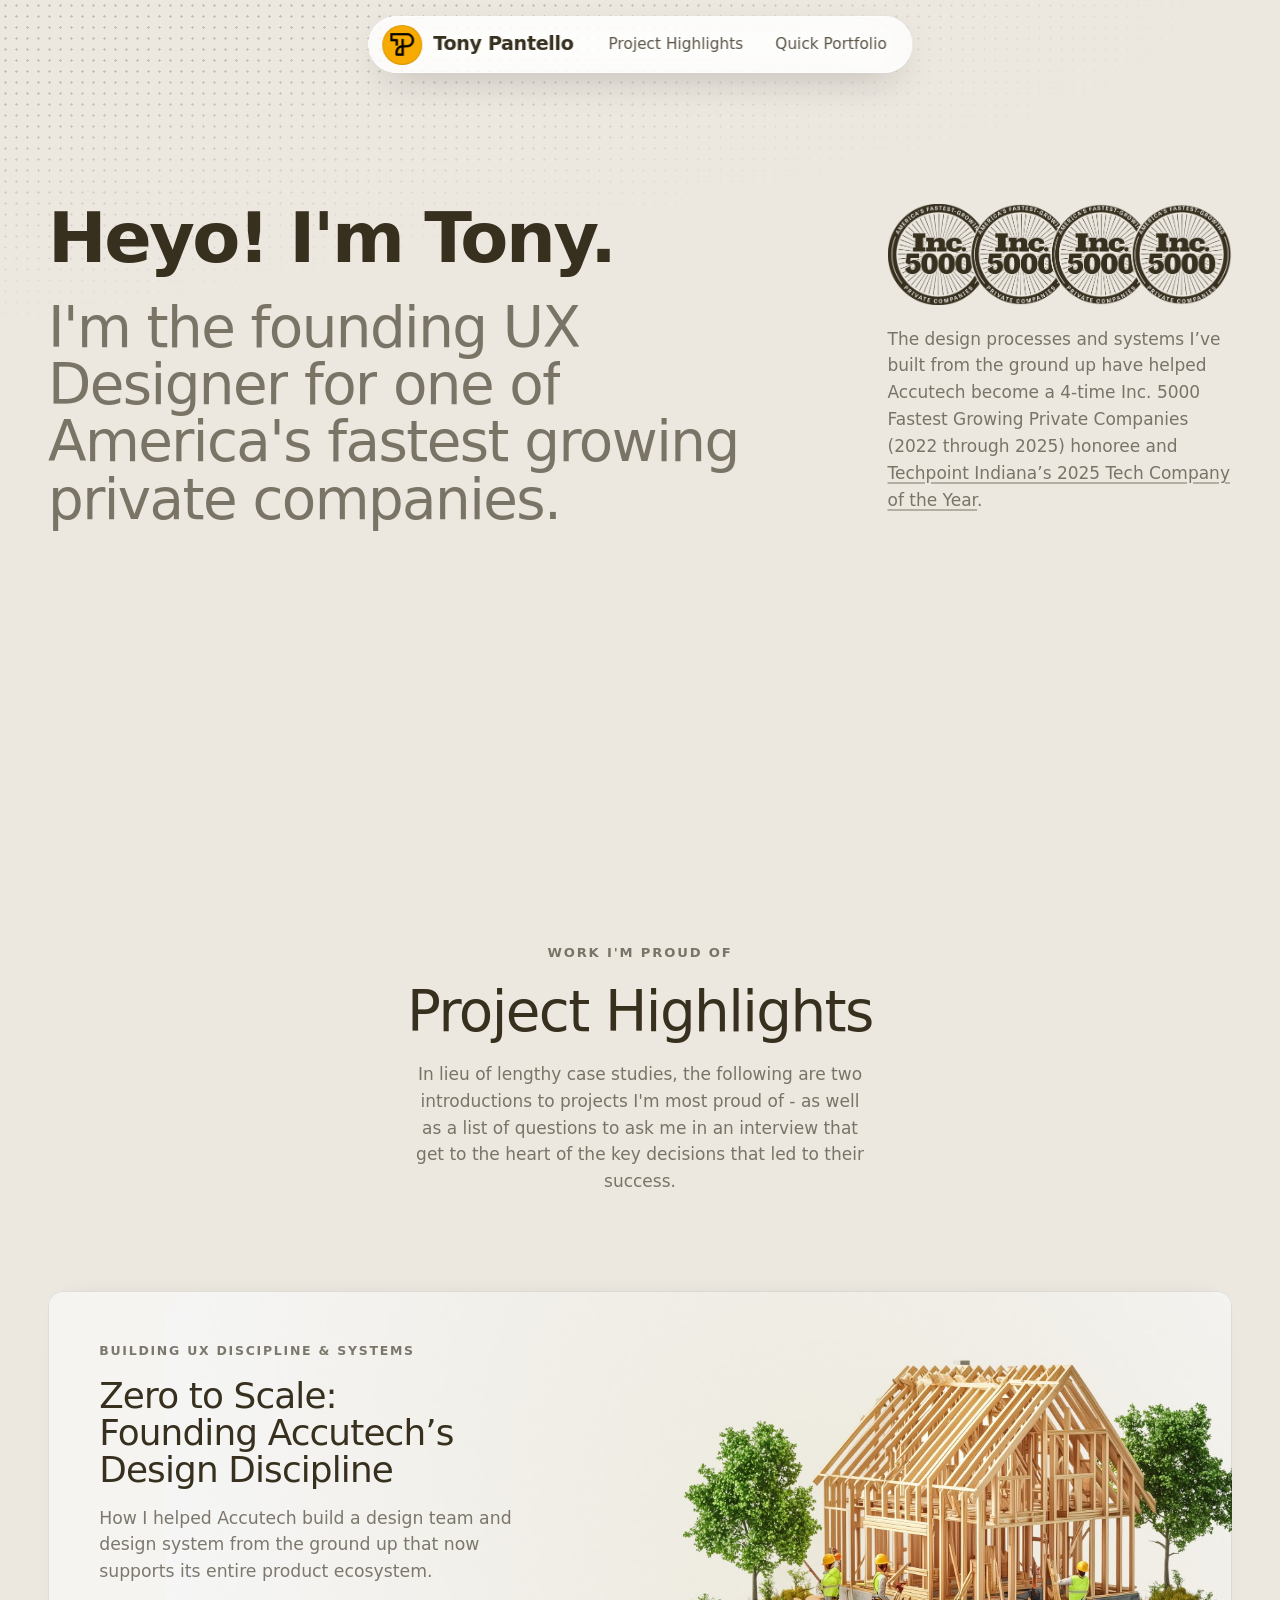
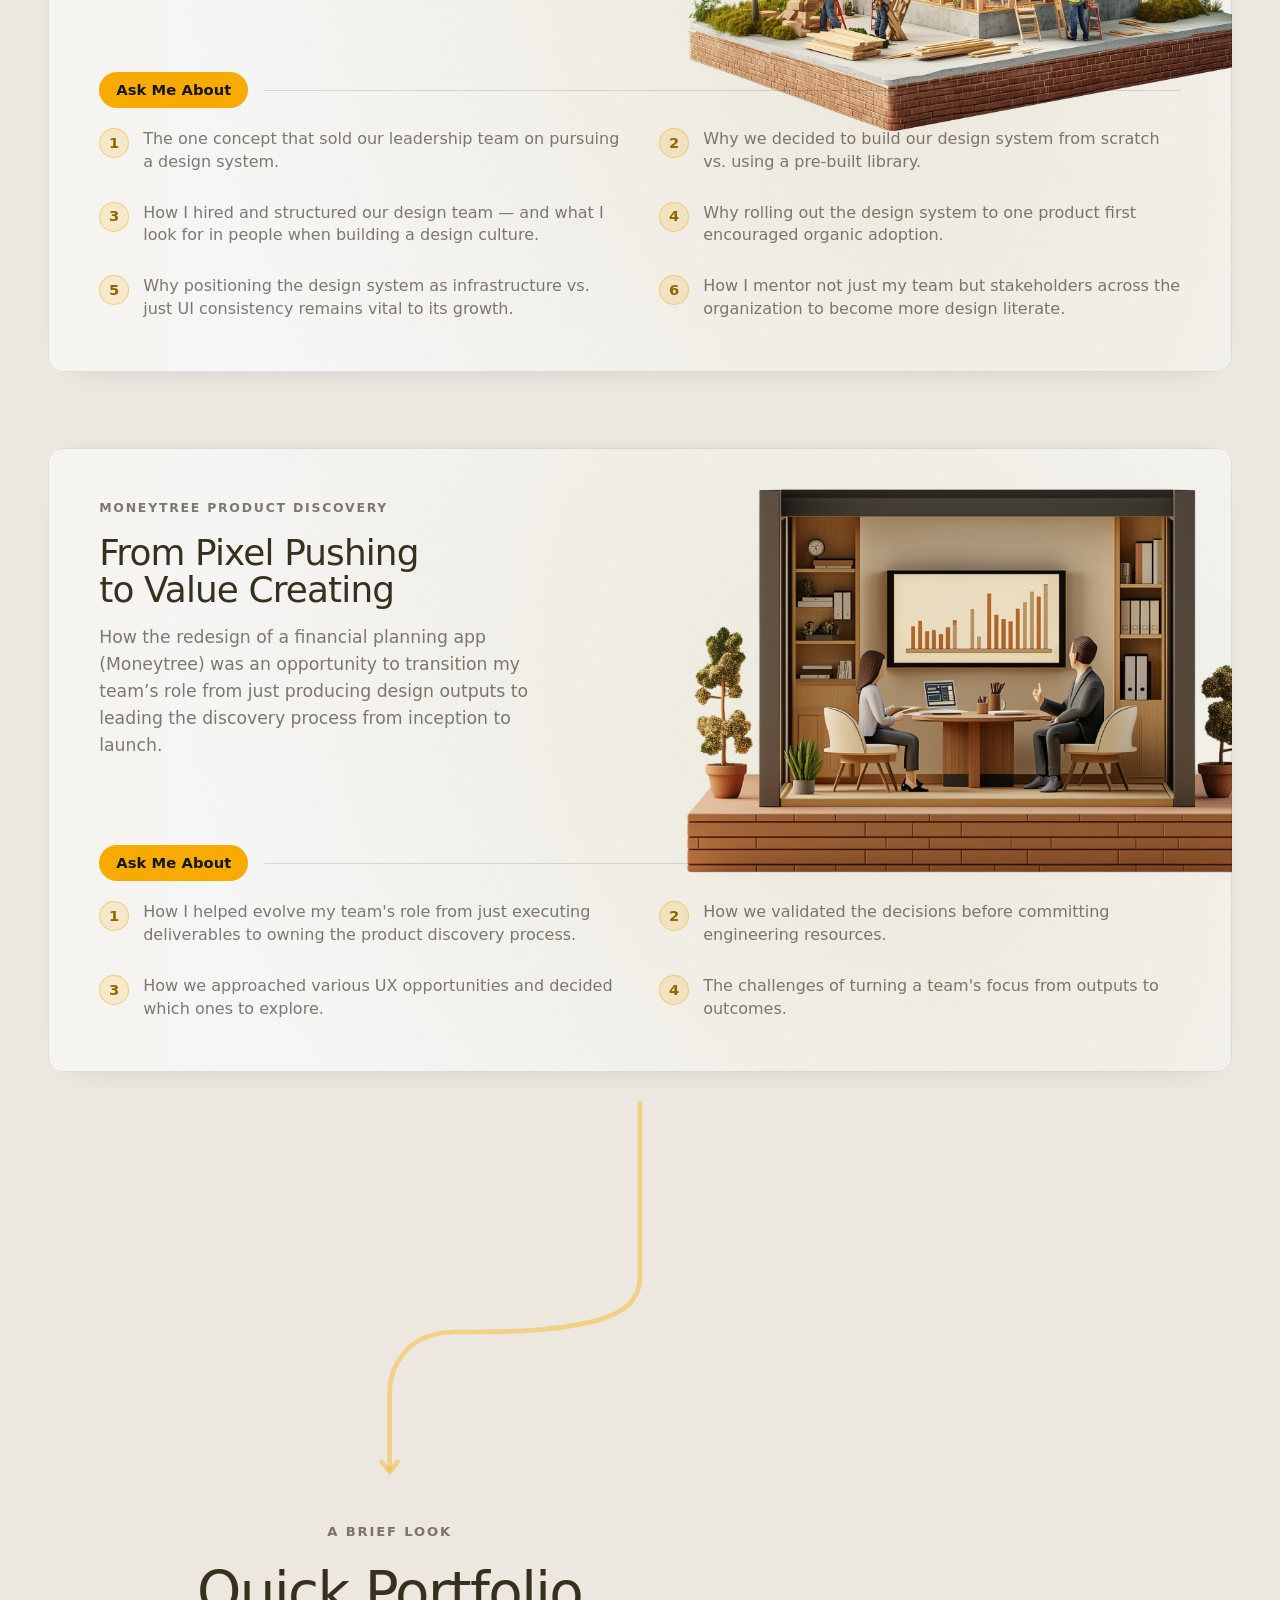
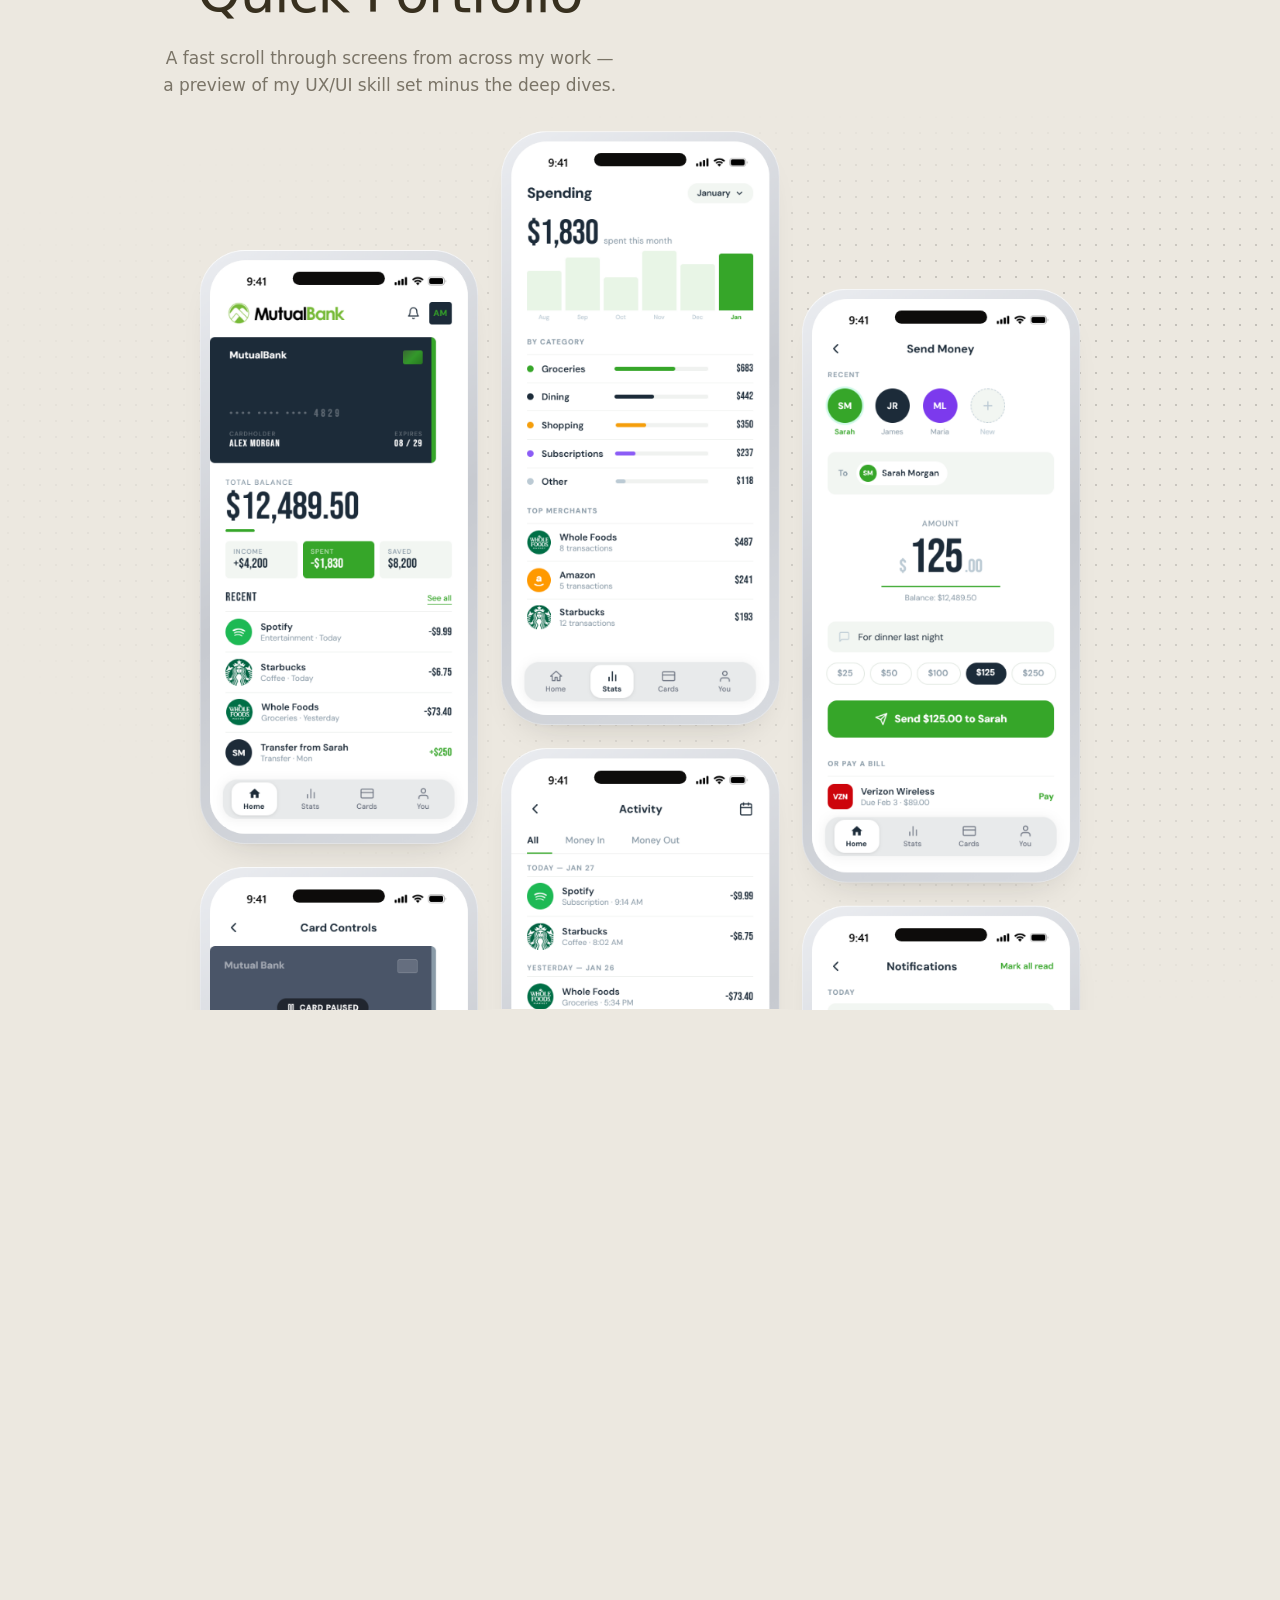
==== commit 85077b02: "reorganize folder structure" ====
--- a/index.html
+++ b/index.html
@@ -1,1228 +1,258 @@
-/* ============================================================
-   TETHER — design system (extracted from Salient/Tether demo)
-   Tokens, type scale, components. Edit freely from here.
-   ============================================================ */
-
-/* ---- Fonts ---- */
-@import url('https://fonts.googleapis.com/css2?family=Onest:wght@300;400;500;600;700&display=swap');
-
-/* ============================================================
-   1. TOKENS
-   ============================================================ */
-:root {
-  /* Brand colors */
-  --ink:        #161514;   /* near-black, dark surfaces + text */
-  --ink-soft:   #21201E;   /* slightly lifted dark surface */
-  --cream:      #ECE8E0;   /* warm page background */
-  --cream-card: #DFDACE;   /* darker cream for alternating cards */
-  --cream-2:    #F6F4F0;   /* lighter cream / text on dark */
-  --cream-3:    #F9F4E9;
-  --cream-band: #E5DFD3;   /* subtly darker cream — gradient band behind the project cards */
-  --paper:      #FFFFFF;   /* cards */
-  --accent:     #F7AA00;   /* amber accent */
-  --accent-soft: #FBC04A;  /* lighter amber — accent as text on dark */
-  --yellow:     var(--accent); /* legacy alias — routes old refs to the accent */
-  --green:      var(--accent); /* unified to the accent */
-
-  /* Text */
-  --text:           #38301F;
-  --text-muted:     rgba(56,48,31,.63);
-  --text-on-dark:   #F6F4F0;
-  --text-on-dark-muted: rgba(237,233,222,.66);
-
-  /* Lines / fills */
-  --line:        rgba(0,0,0,.14);
-  --line-soft:   rgba(0,0,0,.06);
-  --line-dark:   rgba(244,242,239,.18);
-  --fill-soft:   rgba(0,0,0,.04);
-  --fill-dark:   rgba(255,255,255,.10);
-
-  /* Radius */
-  --r-card:   15px;
-  --r-lg:     22px;
-  --r-pill:   100px;
-  --r-bubble: 20px;
-
-  /* Type */
-  --font-head: 'Onest', system-ui, -apple-system, 'Segoe UI', sans-serif;
-  --font-body: 'Onest', system-ui, -apple-system, 'Segoe UI', sans-serif;
-
-  /* Layout */
-  --maxw: 1280px;
-  --gutter: clamp(20px, 4vw, 48px);
-  --shadow: 0 24px 60px -28px rgba(22,21,20,.35);
-  --shadow-soft: 0 14px 40px -26px rgba(22,21,20,.45);
-
-  /* Nav */
-  --nav-h: 76px;
-}
-
-/* ============================================================
-   2. RESET / BASE
-   ============================================================ */
-*,*::before,*::after { box-sizing: border-box; }
-* { margin: 0; }
-html { -webkit-text-size-adjust: 100%; scroll-behavior: smooth; background: #ECE8E0; }
-body {
-  font-family: var(--font-body);
-  background: var(--cream);
-  color: var(--text);
-  line-height: 1.5;
-  -webkit-font-smoothing: antialiased;
-  text-rendering: optimizeLegibility;
-  overflow-x: hidden;
-  animation: pageIn .55s ease both;
-}
-@keyframes pageIn { from { opacity: 0; } to { opacity: 1; } }
-@media (prefers-reduced-motion: reduce) { body { animation: none; } }
-img { max-width: 100%; display: block; }
-a { color: inherit; text-decoration: none; }
-button { font: inherit; color: inherit; cursor: pointer; background: none; border: 0; }
-::selection { background: var(--accent); color: var(--ink); }
-
-/* ============================================================
-   3. TYPE
-   ============================================================ */
-h1,h2,h3,h4,h5,h6 { font-family: var(--font-head); font-weight: 600; line-height: 1.04; letter-spacing: -.02em; text-wrap: balance; }
-h2 { font-weight: 400; }
-
-.display {
-  font-size: clamp(2.7rem, 6.2vw, 5.6rem);
-  line-height: .98;
-  letter-spacing: -.035em;
-  font-weight: 600;
-}
-.h-xl { font-size: clamp(2.1rem, 4.4vw, 3.7rem); line-height: 1.02; letter-spacing: -.028em; }
-.h-lg { font-size: clamp(1.8rem, 3.4vw, 3rem);   line-height: 1.04; letter-spacing: -.024em; }
-.feature__text .h-lg { font-size: clamp(1.8rem, 2.8vw, 2.5rem); }
-.h-md { font-size: clamp(1.4rem, 2.2vw, 2rem);   line-height: 1.1;  letter-spacing: -.02em; }
-
-.eyebrow {
-  font-size: .78rem;
-  font-weight: 600;
-  letter-spacing: .14em;
-  text-transform: uppercase;
-  color: var(--text-muted);
-}
-.lede { font-size: clamp(1.05rem, 1.4vw, 1.3rem); line-height: 1.5; color: var(--text-muted); }
-.body { font-size: 1.0625rem; line-height: 1.58; color: var(--text-muted); }
-.small { font-size: .9rem; }
-
-/* ============================================================
-   4. LAYOUT
-   ============================================================ */
-.wrap { width: 100%; max-width: var(--maxw); margin-inline: auto; padding-inline: var(--gutter); }
-.section { padding-block: clamp(64px, 7vw, 120px); }
-.section--tight { padding-block: clamp(40px, 4vw, 64px); }
-.stack { display: flex; flex-direction: column; }
-.center { text-align: center; align-items: center; }
-
-/* ============================================================
-   5. BUTTONS
-   ============================================================ */
-.btn {
-  --bg: var(--ink);
-  --fg: var(--cream-2);
-  display: inline-flex; align-items: center; gap: 10px;
-  padding: .82em 1.5em;
-  background: var(--bg); color: var(--fg);
-  border-radius: var(--r-pill);
-  font-weight: 500; font-size: 1rem;
-  line-height: 1;
-  white-space: nowrap;
-  overflow: hidden;
-  transition: filter .3s, background .3s, color .3s, box-shadow .3s;
-}
-.btn:active { transform: scale(.985); }
-.btn--primary { --bg: var(--accent); --fg: var(--ink); }
-.btn--light   { --bg: var(--paper);  --fg: #000; }
-.btn--accent  { --bg: var(--ink);    --fg: var(--cream-2); }
-.btn--ghost   { --bg: transparent;   --fg: currentColor; box-shadow: inset 0 0 0 1px var(--line); }
-.btn--ghost:hover { background: var(--fill-soft); }
-.btn--on-dark.btn--ghost { box-shadow: inset 0 0 0 1px var(--line-dark); }
-.btn--sm { padding: .6em 1.15em; font-size: .92rem; }
-
-/* Tether-style hover: button stays put, label rolls up and a copy rolls in */
-.btn__roll { position: relative; display: block; overflow: hidden; line-height: 1.3; padding-block: .28em; margin-block: -.28em; }
-.btn__txt { display: block; transition: transform .18s cubic-bezier(.5,0,.2,1); }
-.btn__txt::after { content: attr(data-text); position: absolute; left: 0; top: 100%; width: 100%; }
-.btn:hover .btn__txt { transform: translateY(-100%); }
-
-/* Text link with underline reveal */
-.link-underline {
-  position: relative; display: inline-block; font-weight: 500;
-}
-.link-underline::after {
-  content:""; position:absolute; left:0; bottom:-2px; width:100%; height:1.5px;
-  background: currentColor; transform: scaleX(0); transform-origin: right;
-  transition: transform .4s cubic-bezier(.2,1,.3,1);
-}
-.link-underline:hover::after { transform: scaleX(1); transform-origin: left; }
-
-/* ============================================================
-   6. BADGES / PILLS / CHIPS
-   ============================================================ */
-.badge {
-  display: inline-flex; align-items: center; gap: 8px;
-  padding: .5em .95em;
-  border-radius: var(--r-pill);
-  font-size: .85rem; font-weight: 500; line-height: 1;
-  background: var(--fill-soft);
-  color: var(--text);
-  width: max-content;
-}
-.badge--outline { background: transparent; box-shadow: inset 0 0 0 1px var(--line); }
-.badge--on-dark { background: var(--fill-dark); color: var(--cream-2); }
-.badge--on-dark.badge--outline { background: transparent; box-shadow: inset 0 0 0 1px var(--line-dark); }
-
-/* ============================================================
-   7. NAV — floating translucent pill
-   ============================================================ */
-/* .nav is now just a semantic wrapper. The PILL itself (.nav__inner) is the
-   position:fixed element with backdrop-filter directly on it — that is what
-   makes Chrome composite + sample the page behind it. (A backdrop-filter on a
-   STATIC child of a fixed wrapper does not sample the scrolled backdrop in
-   Chrome — that was the long-standing bug.) The <header> also lives at the
-   END of <body> so it paints AFTER all content. */
-/* ============================================================
-   7. SITE NAV — floating glass pill (clean rebuild)
-   Built from the verified test pill: the <header.sitebar> is ITSELF the
-   position:fixed element with backdrop-filter directly on it (not on a static
-   child of a fixed wrapper), and it lives at the END of <body> so it paints
-   AFTER all page content. Both are required for Chrome to actually blur and
-   absorb the content scrolling behind it.
-   ============================================================ */
-.sitebar {
-  position: fixed; top: 16px; left: 50%; transform: translateX(-50%); z-index: 200;
-  display: flex; align-items: center; gap: 4px;
-  width: max-content; max-width: calc(100% - 24px);
-  padding: 8px 10px 8px 14px;
-  border-radius: var(--r-pill);
-  background: rgba(255,255,255,.68);
-  backdrop-filter: blur(30px) saturate(1.4) brightness(1.22);
-  -webkit-backdrop-filter: blur(30px) saturate(1.4) brightness(1.22);
-  box-shadow: 0 14px 40px -16px rgba(22,21,20,.3), inset 0 0 0 1px rgba(255,255,255,.7);
-}
-.sitebar__brand { display: inline-flex; align-items: center; gap: 11px; margin-right: 16px; text-decoration: none; color: var(--text); }
-.sitebar__badge { display: inline-flex; align-items: center; justify-content: center; width: 40px; height: 40px; border-radius: 50%; background: var(--accent); box-shadow: inset 0 0 0 1px rgba(22,21,20,.12); }
-.sitebar__badge img { display: block; height: 23px; width: auto; }
-.sitebar__name { font-family: var(--font-head); font-weight: 700; font-size: 1.2rem; letter-spacing: -.02em; white-space: nowrap; }
-.sitebar__links { display: flex; align-items: center; gap: 2px; }
-.sitebar__links a { padding: 9px 15px; border-radius: var(--r-pill); font-size: .96rem; font-weight: 500; color: var(--text); opacity: .82; text-decoration: none; transition: opacity .25s, background .25s; }
-.sitebar__links a:hover { opacity: 1; background: rgba(22,21,20,.06); }
-.sitebar__burger { display: none; border: 0; background: transparent; cursor: pointer; color: var(--text); padding: 8px; border-radius: 50%; }
-
-/* .brand* kept — used by the footer brand lockup, not the nav. */
-.brand { display: inline-flex; align-items: center; gap: 11px; color: var(--text); margin-right: 14px; }
-.brand__badge { display: inline-flex; align-items: center; justify-content: center; width: 42px; height: 42px; border-radius: 50%; background: var(--accent); box-shadow: inset 0 0 0 1px rgba(22,21,20,.12); transition: background .25s, box-shadow .25s; }
-.brand__badge .brand__logo { filter: none; }
-.brand:hover .brand__badge { background: var(--accent); box-shadow: inset 0 0 0 1px rgba(22,21,20,.18); filter: brightness(1.04); }
-.brand__name { font-family: var(--font-head); font-weight: 700; font-size: 1.24rem; letter-spacing: -.02em; white-space: nowrap; }
-.brand__logo { display: block; height: 24px; width: auto; }
-.brand__logo--footer { height: 40px; }
-.brand__mark { width: 26px; height: 26px; border-radius: 8px; background: var(--yellow); display: grid; place-items: center; color: #000; font-size: 15px; font-weight: 700; }
-
-/* ============================================================
-   8. HERO (cream)
-   ============================================================ */
-.hero {
-  background: var(--cream);
-  color: var(--text);
-  padding-top: calc(var(--nav-h) + clamp(80px, 10vw, 156px));
-  padding-bottom: clamp(20px, 3vw, 40px);
-  position: relative;
-  isolation: isolate;
-}
-/* Very subtle dot-grid texture: densest at top-right, fades to cream
-   going down + left. Sits behind hero text and the card row. */
-.hero::before {
-  content: "";
-  position: absolute; inset: 0; z-index: -1;
-  pointer-events: none;
-  background-image: radial-gradient(rgba(22,21,20,.20) 1px, transparent 1.4px);
-  background-size: 11px 11px;
-  background-position: top left;
-  background-attachment: fixed; /* parallax: dots stay put while hero scrolls over them */
-  opacity: .95;
-  /* A top band that follows the diagonal accent line (iso-lines tilt up to the
-     right), intersected with a left→right fade so the dots run along the line
-     and dissolve toward the right. */
-  -webkit-mask-image:
-    linear-gradient(170deg, #000 0%, #000 12%, rgba(0,0,0,.5) 27%, transparent 44%),
-    linear-gradient(to right, #000 0%, #000 48%, rgba(0,0,0,.5) 80%, transparent 100%);
-  -webkit-mask-composite: source-in;
-  mask-image:
-    linear-gradient(170deg, #000 0%, #000 12%, rgba(0,0,0,.5) 27%, transparent 44%),
-    linear-gradient(to right, #000 0%, #000 48%, rgba(0,0,0,.5) 80%, transparent 100%);
-  mask-composite: intersect;
-}
-@media (max-width: 760px) { .hero::before { background-size: 10px 10px; opacity: .6; background-attachment: scroll; } }
-.hero__grid { display: grid; gap: clamp(28px, 4vw, 52px); }
-/* Two-column hero: left = name + founding line, right = badges + paragraph,
-   top-aligned so the image lines up with the top of "Heyo! I'm Tony." */
-.hero__grid--split { grid-template-columns: 2.4fr 1fr; align-items: start; gap: clamp(8px, 1vw, 14px); }
-@media (max-width: 760px) {
-  .hero__grid--split { grid-template-columns: 1fr; }
-  .lead-right { margin-top: 20px; }            /* breathing room above the Inc 5000 badges */
-  .lead-right .lead-badges { width: 80%; }     /* Inc 5000 graphic 20% smaller on mobile */
-}
-.hero h1 { color: var(--text); max-width: 14ch; }
-.hero__actions { display: flex; flex-wrap: wrap; gap: 12px; align-items: center; }
-.avatars { display: flex; align-items: center; }
-.avatars image-slot, .avatars .av {
-  width: 46px; height: 46px; border-radius: 50%;
-  border: 2px solid var(--cream); margin-left: -12px;
-  background: var(--ink-soft);
-}
-.avatars > *:first-child { margin-left: 0; }
-.av { display: grid; place-items: center; background: var(--ink); color: var(--cream-2); font-weight: 600; font-size: .95rem; }
-.hero__proof { display: flex; align-items: center; gap: 14px; }
-.hero__proof .t { font-size: .92rem; color: var(--text-muted); }
-.hero__lead { display: grid; grid-template-columns: 2fr 1fr; gap: clamp(20px, 3vw, 44px); align-items: start; }
-.hero__lead h1 { padding-top: .12em; }
-.lead-right { display: flex; flex-direction: column; align-items: flex-start; gap: clamp(14px, 1.6vw, 22px); }
-.lead-right .body { max-width: 42ch; }
-.lead-badges { width: 100%; max-width: 360px; height: auto; display: block; }
-.lead-link { color: inherit; text-decoration: underline; text-decoration-color: color-mix(in srgb, var(--text-muted) 50%, transparent); text-decoration-thickness: 2px; text-underline-offset: 3px; transition: color .2s; }
-.lead-link:hover { color: var(--text); }
-
-/* Word-by-word rise + blur-in for the founding-designer line */
-/* Hidden until JS upgrades it — prevents the raw text flashing on load */
-[data-words]:not(.words-anim) { visibility: hidden; }
-.words-anim .w { display: inline-block; overflow: hidden; vertical-align: top; padding-bottom: .14em; margin-bottom: -.14em; }
-.words-anim .w > i {
-  display: inline-block; font-style: inherit;
-  transform: translateY(112%);
-  opacity: 0; filter: blur(5px);
-  transition: transform .6s cubic-bezier(.2,.85,.25,1), opacity .55s ease, filter .55s ease;
-}
-.words-anim.in .w > i { transform: none; opacity: 1; filter: blur(0); }
-
-/* Paragraph waits for the words to finish, then eases up */
-.lead-para { opacity: 0; transform: translateY(14px); transition: opacity .75s cubic-bezier(.2,1,.3,1), transform .75s cubic-bezier(.2,1,.3,1); }
-.lead-para.in { opacity: 1; transform: none; }
-/* Sequenced hero elements (buttons, card row) — held until JS reveals them */
-.hold { opacity: 0; transform: translateY(22px); transition: opacity .8s cubic-bezier(.2,1,.3,1), transform .8s cubic-bezier(.2,1,.3,1); }
-.hold.in { opacity: 1; transform: none; }
-@media (prefers-reduced-motion: reduce) {
-  .words-anim .w > i { transform: none; opacity: 1; filter: none; transition: none; }
-  .lead-para { opacity: 1; transform: none; transition: none; }
-}
-@media (max-width: 760px) { .hero__lead { grid-template-columns: 1fr; gap: 16px; } }
-
-/* 3-card row at base of hero */
-.hero-cards {
-  display: grid; gap: 14px;
-  grid-template-columns: 1.15fr 1fr 1fr;
-  margin-top: clamp(28px, 4vw, 56px);
-}
-.hcard { border-radius: var(--r-card); overflow: hidden; min-height: 340px; position: relative; }
-.hcard--dark {
-  background: var(--ink-soft); color: var(--text-on-dark);
-  padding: clamp(22px, 2vw, 34px);
-  display: flex; flex-direction: column; justify-content: space-between; gap: 24px;
-  box-shadow: inset 0 0 0 1px var(--line-dark);
-}
-.hcard--dark h3 { color: var(--cream-2); font-size: clamp(1.25rem,1.7vw,1.7rem); font-weight: 500; letter-spacing: -.02em; line-height: 1.18; }
-.hcard__chips { display: flex; flex-wrap: wrap; gap: 8px; }
-.hcard--media { background: linear-gradient(180deg, var(--accent) 0%, #DCD8D3 82%); display: grid; place-items: end center; padding-top: 30px; }
-.hcard--media image-slot { width: 84%; height: 92%; align-self: end; }
-.hcard--photo image-slot { width: 100%; height: 100%; }
-
-/* ============================================================
-   9. LOGO TICKER
-   ============================================================ */
-.ticker { overflow: hidden; -webkit-mask-image: linear-gradient(90deg, transparent, #000 8%, #000 92%, transparent); mask-image: linear-gradient(90deg, transparent, #000 8%, #000 92%, transparent); }
-.ticker__track { display: flex; gap: 64px; width: max-content; animation: ticker 38s linear infinite; }
-.ticker:hover .ticker__track { animation-play-state: paused; }
-.ticker__logo { height: 30px; display: flex; align-items: center; font-weight: 700; font-size: 1.25rem; letter-spacing: -.02em; color: rgba(22,21,20,.42); white-space: nowrap; gap: 8px; }
-.ticker__logo svg { height: 26px; width: auto; opacity: .5; }
-@keyframes ticker { to { transform: translateX(-50%); } }
-
-.rating-pill {
-  display: inline-flex; align-items: center; gap: 12px;
-  padding: 10px 20px; border-radius: var(--r-pill);
-  box-shadow: inset 0 0 0 1px var(--line);
-  font-weight: 500;
-}
-.rating-pill .stars { color: var(--green); letter-spacing: 2px; }
-.rating-pill .muted { color: var(--text-muted); font-weight: 400; }
-
-/* ============================================================
-   10. FEATURE STACK (scroll-driven — cards slide in, stack with a
-   peek, then the whole assembled stack scrolls away as one block
-   so the gaps stay intact on exit). JS drives --peek / transforms.
-   ============================================================ */
-/* Project Highlights — centered editorial header above the feature stack */
-/* Subtle darker-cream gradient band: fades in around the middle of the
-   connector arrow, holds through the stacking cards, fades back out before
-   the showcase. Sits BEHIND all content; transparent stops let the body
-   cream show through for a seamless blend. */
-.cream-band { position: relative; }
-.hl-head-wrap { padding-top: 0; padding-bottom: clamp(2px, .5vw, 6px); }
-/* Anchor landing offset: nav links target the eyebrow (#overview / #portfolio)
-   so a jump stops AT the subheading, clearing the fixed nav with breathing room
-   instead of landing on the decorative curve above it. */
-#overview, #portfolio { scroll-margin-top: calc(var(--nav-h, 76px) + 59px); }
-.hl-head { display: flex; flex-direction: column; align-items: center; gap: clamp(14px, 1.6vw, 22px); }
-/* Vertical connector that grows DOWN from the hero to the heading, with the
-   label sitting at the bottom end of the line */
-/* Curved connector (SVG) that draws DOWN from the hero to the heading — an
-   S-curve echoing the logo, thicker, with an arrowhead at the end. */
-.hl-head__drop {
-  width: clamp(150px, 24vw, 230px);
-  aspect-ratio: 243 / 400;
-  height: auto;
-  margin-top: clamp(-30px, -1.8vw, -12px);      /* sit close under the hero text */
-  /* shift left so the arrow tip (≈96.5% of the width) lands on the centred
-     heading below it */
-  transform: translateX(-46.5%);
-  overflow: visible;
-  display: block;
-}
-.hl-head__curve, .hl-head__arrow, .sc-lead__curve, .sc-lead__arrow {
-  fill: none;
-  stroke: rgba(247, 170, 0, .40);   /* yellow accent, 40% */
-  stroke-width: 5;
-  stroke-linecap: round;
-  stroke-linejoin: round;
-}
-.hl-head__curve, .sc-lead__curve {
-  stroke-dasharray: 1;
-  stroke-dashoffset: 1;
-  transition: stroke-dashoffset 1.15s cubic-bezier(.4, 0, .2, 1);
-}
-.hl-head__arrow, .sc-lead__arrow {
-  opacity: 0;
-  transition: opacity .3s ease;
-}
-.hl-head__eyebrow {
-  font-size: .82rem;
-  font-weight: 600;
-  letter-spacing: .14em;
-  text-transform: uppercase;
-  color: var(--text-muted);
-}
-.hl-head__title {
-  color: var(--text);
-  font-weight: 400;
-  text-align: center;
-}
-.hl-head__desc {
-  color: var(--text-muted);
-  max-width: 42ch;
-  text-align: center;
-}
-.hl-head__eyebrow, .hl-head__title, .hl-head__desc {
-  opacity: 0; transform: translateY(14px);
-  transition: opacity .7s ease, transform .7s cubic-bezier(.2, .7, .2, 1);
-}
-.hl-head.line-in  .hl-head__curve, .sc-lead.lead-in .sc-lead__curve  { stroke-dashoffset: 0; }   /* line draws on load */
-.hl-head.line-in  .hl-head__arrow, .sc-lead.lead-in .sc-lead__arrow  { opacity: 1; transition-delay: .95s; }
-.hl-head.label-in .hl-head__eyebrow { opacity: 1; transform: none; transition-delay: 0s; }
-.hl-head.label-in .hl-head__title   { opacity: 1; transform: none; transition-delay: .12s; }
-.hl-head.label-in .hl-head__desc    { opacity: 1; transform: none; transition-delay: .26s; }
-@media (max-width: 560px) {
-  .hl-head__title { white-space: normal; }
-}
-@media (prefers-reduced-motion: reduce) {
-  .hl-head__curve { stroke-dashoffset: 0; transition: none; }
-  .hl-head__arrow { opacity: 1; transition: none; }
-  .hl-head__eyebrow, .hl-head__title, .hl-head__desc { opacity: 1; transform: none; transition: none; }
-}
-.features { position: relative; --peek: 30px; --widen: 24px; }
-.features__track { position: relative; }            /* height set by JS */
-.features__stage {
-  position: sticky; top: 0;
-  height: 100vh;
-  display: flex; align-items: center;
-  /* Taller cards (above) shrink the empty "slack" inside the 100vh pinned
-     stage; a slight upward bias keeps the first card close to the Project
-     Highlights heading while still leaving a small gap below before the
-     showcase line (no negative margin, so no scroll creep). */
-  padding-top: clamp(20px, 3vh, 52px);
-  padding-bottom: clamp(40px, 6vh, 96px);
-  overflow: hidden;
-}
-.features__cards {
-  position: relative;
-  width: 100%; max-width: var(--maxw);
-  margin-inline: auto;
-  padding-inline: var(--gutter);
-  z-index: 1;
-}
-.feature {
-  position: absolute;
-  /* each covering card is a touch wider than the one behind it */
-  left: calc(var(--gutter) - var(--i, 0) * var(--widen));
-  right: calc(var(--gutter) - var(--i, 0) * var(--widen));
-  top: calc(var(--i, 0) * var(--peek));
-  z-index: var(--i, 0);
-  will-change: transform;
-}
-/* Fallback before JS runs / reduced motion / stacking disabled: simple flow stack */
-.features.no-js .feature, .features:not(.is-ready) .feature { position: relative; left: auto; right: auto; top: auto; margin-bottom: clamp(40px, 6vw, 96px); }
-/* Last card sits ~30px above the connector down to the portfolio. */
-.features.no-js .feature:last-of-type, .features:not(.is-ready) .feature:last-of-type { margin-bottom: 12px; }
-/* Cards are visible from page load (no scroll-gated fade). The stack JS still
-   owns transform; opacity stays 1. */
-.js .features .feature { opacity: 1; }
-@media (prefers-reduced-motion: reduce) { .features .feature { opacity: 1; transition: none; } }
-.features.no-js .features__stage, .features:not(.is-ready) .features__stage { position: static; height: auto; display: block; overflow: visible; padding-block: clamp(64px,7vw,120px) 0; }
-
-/* Trailing breathing room after the Quick Portfolio (page ends here, no footer). */
-.section-spacer { height: 75px; }
-
-.feature__inner {
-  position: relative;
-  background: #FCFCFB;                      /* near-white card surface (faint warmth) */
-  border-radius: var(--r-card);
-  overflow: hidden;
-  box-shadow:
-    0 -9px 24px -22px rgba(22,21,20,.18),    /* top lift — reads where a card stacks over the one behind */
-    0 14px 34px -30px rgba(22,21,20,.30),    /* grounding shadow below */
-    inset 0 0 0 1px rgba(22,21,20,.10);      /* subtle border so all three stacked cards stay legible */
-  display: flex; flex-direction: column;
-}
-/* Top row: text on the left, the preview image on the right. Kept to a modest
-   height so the image sits up top and leaves room for the prompt grid below. */
-.feature__top {
-  position: relative;
-  display: grid; grid-template-columns: 0.9fr 1.1fr;
-  min-height: 0;
-}
-/* Dot field anchored at the TOP-RIGHT corner, extending diagonally across the
-   card and fading out toward the bottom-left. */
-.feature__inner::before {
-  content: ""; position: absolute; inset: 0; z-index: 0; pointer-events: none;
-  background-image: radial-gradient(rgba(22,21,20,.12) 1px, transparent 1.4px);
-  background-size: 11px 11px;
-  background-position: top right;
-  -webkit-mask-image: radial-gradient(135% 135% at 100% 0%, #000 0%, rgba(0,0,0,.5) 34%, transparent 70%);
-  mask-image: radial-gradient(135% 135% at 100% 0%, #000 0%, rgba(0,0,0,.5) 34%, transparent 70%);
-}
-.feature__text, .feature__media { position: relative; z-index: 1; }
-.feature__text { padding: clamp(28px, 4vw, 64px) clamp(28px, 4vw, 64px) clamp(16px, 1.8vw, 26px); display: flex; flex-direction: column; justify-content: flex-start; gap: 16px; align-items: flex-start; }
-.feature__text h2 { max-width: 18ch; color: var(--text); }   /* match the “Heyo! I’m Tony.” line */
-.feature__title-link { color: inherit; text-decoration: none; }
-.feature__text .body { max-width: 44ch; font-size: clamp(1.08rem, 1.3vw, 1.22rem); line-height: 1.55; }
-/* card buttons only — yellow accent fill, dark-brown label */
-.feature__text .btn--accent { --bg: var(--accent); --fg: var(--text); }
-/* image placeholder = rounded portrait panel inset from the card edge */
-.feature__media { position: relative; background: transparent; overflow: visible; padding: clamp(16px, 2vw, 30px); display: grid; place-items: center; align-self: start; margin-top: clamp(14px, 2.6vw, 34px); }
-.feature__media image-slot { position: relative; z-index: 1; width: 100%; height: clamp(190px, 19vw, 300px); border-radius: 16px; overflow: hidden; transform: translate(6%, 24%) scale(1.2); transform-origin: 100% 100%; }   /* kept smaller than the text block so the TEXT drives the row height; scaled + nudged down-right visually so the prompts don't shift */
-/* push the prompts down so they clear the imagery */
-.feature:has(#feat-strengthen) .feature__ask,
-.feature:has(#feat-culture) .feature__ask { margin-top: clamp(40px, 5vw, 80px); }
-
-/* ---- Full-bleed diorama image as the card surface, text overlaid (cards 1 & 2) ---- */
-.feature:has(#feat-strengthen) .feature__inner {
-  background: #f5f4f1 url("accutech-card-5.jpg") top right / 90% auto no-repeat;
-}
-.feature:has(#feat-culture) .feature__inner {
-  background: #f5f4f1 url("moneytree-card-3.jpg") top right / 90% auto no-repeat;
-}
-.feature:has(#feat-strengthen) .feature__inner::before,
-.feature:has(#feat-culture) .feature__inner::before { display: none; }   /* no dot field over the photo */
-.feature:has(#feat-strengthen) .feature__media,
-.feature:has(#feat-culture) .feature__media { display: none; }            /* image IS the background now */
-.feature:has(#feat-strengthen) .feature__top,
-.feature:has(#feat-culture) .feature__top { grid-template-columns: 1fr; } /* text spans, image behind */
-/* keep the overlaid text clear of the diorama: cap width + extra right padding */
-.feature:has(#feat-strengthen) .feature__text,
-.feature:has(#feat-culture) .feature__text { max-width: min(600px, 48%); box-sizing: border-box; padding-right: calc(clamp(28px, 4vw, 64px) + 25px); }
-.feature:has(#feat-strengthen) .feature__text h2,
-.feature:has(#feat-strengthen) .feature__text .body,
-.feature:has(#feat-culture) .feature__text h2,
-.feature:has(#feat-culture) .feature__text .body { max-width: 100%; }
-.feature__media image-slot[data-filled]::part(frame) { background: transparent; }   /* no gray backing behind uploaded images */
-
-/* ---- “Ask Me About” interview-prompt section (full-width, below the top row) ---- */
-.feature__ask {
-  position: relative; z-index: 1;
-  padding: 0 clamp(28px, 4vw, 64px) clamp(28px, 4vw, 52px);
-  margin-top: clamp(2px, 0.6vw, 8px);
-}
-/* Heading: a yellow accent pill with a thin rule extending to the right. */
-.feature__ask-head {
-  display: flex; align-items: center; gap: 16px;
-  margin-bottom: clamp(14px, 1.7vw, 20px);
-}
-.feature__ask-head::after { content: ""; flex: 1; height: 1px; background: rgba(0,0,0,.12); }
-.feature__ask-pill {
-  display: inline-flex; align-items: center; flex: none;
-  background: var(--accent); color: var(--ink);
-  font-family: var(--font-head); font-weight: 600;
-  font-size: clamp(.92rem, 1.1vw, 1.05rem); letter-spacing: .005em;
-  padding: 7px 17px; border-radius: var(--r-pill);
-}
-.ask-list {
-  list-style: none; counter-reset: ask; margin: 0; padding: 0;
-  display: grid; grid-template-columns: 1fr 1fr;
-  gap: clamp(20px, 2.2vw, 30px) clamp(28px, 3vw, 54px);
-}
-.ask-list__item {
-  counter-increment: ask;
-  display: grid; grid-template-columns: auto 1fr; gap: 14px; align-items: start;
-  font-size: clamp(1rem, 1.1vw, 1.12rem); line-height: 1.42; color: var(--text-muted);
-}
-.ask-list__item::before {
-  content: counter(ask);
-  width: 30px; height: 30px; border-radius: 50%; flex: none;
-  display: grid; place-items: center;
-  font-family: var(--font-head); font-weight: 600; font-size: .92rem;
-  color: #8a6a00; background: rgba(247,170,0,.16);
-  box-shadow: inset 0 0 0 1px rgba(247,170,0,.45);
-}
-
-/* chat mockup */
-.chat {
-  position: absolute; inset: clamp(20px, 2.4vw, 38px); padding: clamp(18px, 2.4vw, 34px);
-  border-radius: 16px; overflow: hidden;
-  display: flex; flex-direction: column; justify-content: center; gap: 14px;
-  background: radial-gradient(120% 80% at 70% 10%, #2a2926 0%, var(--ink) 60%);
-}
-.bubble { display: flex; gap: 12px; align-items: flex-end; max-width: 86%; opacity: 0; transform: translateY(12px); transition: opacity .5s, transform .5s; }
-.bubble.show { opacity: 1; transform: none; }
-.bubble__img { width: 34px; height: 34px; border-radius: 10px; flex: none; background: var(--ink-soft); object-fit: cover; }
-.bubble__body { background: var(--paper); color: var(--ink); border-radius: var(--r-bubble); padding: 12px 16px; font-size: .96rem; line-height: 1.4; }
-.bubble__name { font-size: .72rem; font-weight: 700; opacity: .55; margin-bottom: 3px; text-transform: uppercase; letter-spacing: .04em; }
-.bubble--in  { align-self: flex-start; }
-.bubble--in .bubble__body { border-bottom-left-radius: 6px; }
-.bubble--out { align-self: flex-end; flex-direction: row-reverse; }
-.bubble--out .bubble__body { background: var(--accent); color: var(--ink); border-bottom-right-radius: 6px; }
-.typing { display: inline-flex; gap: 4px; padding: 4px 2px; }
-.typing i { width: 6px; height: 6px; border-radius: 50%; background: rgba(22,21,20,.4); animation: blink 1.2s infinite both; }
-.typing i:nth-child(2){ animation-delay:.2s } .typing i:nth-child(3){ animation-delay:.4s }
-@keyframes blink { 0%,60%,100%{opacity:.25; transform: translateY(0)} 30%{opacity:1; transform: translateY(-3px)} }
-
-/* ============================================================
-   11. RESULTS / STATS
-   ============================================================ */
-.results__head { display: grid; grid-template-columns: 1.1fr .9fr; gap: 24px; align-items: end; margin-bottom: clamp(28px, 4vw, 52px); }
-.stats-grid { display: grid; grid-template-columns: repeat(4, 1fr); gap: 14px; }
-.stat-card { background: var(--paper); border-radius: var(--r-card); padding: clamp(22px,2vw,30px); box-shadow: inset 0 0 0 1px var(--line-soft); display: flex; flex-direction: column; justify-content: space-between; gap: 22px; min-height: 280px; }
-.stat-card--feature { background: var(--ink); color: var(--text-on-dark); }
-.stat-card--feature h3 { color: var(--cream-2); }
-.stat-card--feature .body { color: var(--text-on-dark-muted); }
-.stat-num { font-family: var(--font-head); font-weight: 600; font-size: clamp(3rem, 4.5vw, 4.6rem); line-height: .9; letter-spacing: -.04em; }
-.stat-card .body { font-size: .98rem; }
-.stat-card--img { padding: 0; overflow: hidden; position: relative; }
-.stat-card--img image-slot { width: 100%; height: 100%; position: absolute; inset: 0; }
-.stat-card--img .stat-card__cta { position: relative; z-index: 2; margin-top: auto; padding: clamp(22px,2vw,30px); background: linear-gradient(0deg, rgba(224,222,219,.96) 30%, transparent 100%); width: 100%; }
-
-/* ============================================================
-   12. CASE STUDY
-   ============================================================ */
-.case { background: var(--ink); color: var(--text-on-dark); border-radius: var(--r-lg); overflow: hidden; }
-.case__grid { display: grid; grid-template-columns: 1.4fr 1fr; }
-.case__body { padding: clamp(32px, 4vw, 72px); display: flex; flex-direction: column; gap: 22px; justify-content: center; }
-.case__quote { font-family: var(--font-head); font-weight: 500; font-size: clamp(1.4rem, 2.2vw, 2.1rem); line-height: 1.28; letter-spacing: -.02em; color: var(--cream-2); }
-.case__quote em { color: var(--accent-soft); font-style: normal; }
-.case__person { display: flex; align-items: center; gap: 14px; margin-top: 8px; }
-.case__person image-slot { width: 52px; height: 52px; border-radius: 50%; }
-.case__person .n { font-weight: 600; color: var(--cream-2); }
-.case__person .r { color: var(--text-on-dark-muted); font-size: .95rem; }
-.case__media { position: relative; background: var(--ink-soft); min-height: 360px; }
-.case__media image-slot { position: absolute; inset: 0; width: 100%; height: 100%; }
-
-/* ============================================================
-   13. TESTIMONIAL MARQUEE
-   ============================================================ */
-.marquee { overflow: hidden; -webkit-mask-image: linear-gradient(90deg, transparent, #000 6%, #000 94%, transparent); mask-image: linear-gradient(90deg, transparent, #000 6%, #000 94%, transparent); }
-.marquee__track { display: flex; gap: 16px; width: max-content; animation: ticker 56s linear infinite; }
-.marquee:hover .marquee__track { animation-play-state: paused; }
-.tcard { width: 380px; background: var(--paper); border-radius: var(--r-card); padding: 28px; box-shadow: inset 0 0 0 1px var(--line-soft); display: flex; flex-direction: column; gap: 18px; }
-.tcard p { font-size: 1.02rem; line-height: 1.5; }
-.tcard__who { display: flex; align-items: center; gap: 12px; margin-top: auto; }
-.tcard__who image-slot, .tcard__who .av { width: 42px; height: 42px; border-radius: 50%; }
-.tcard__who .n { font-weight: 600; font-size: .95rem; }
-.tcard__who .r { color: var(--text-muted); font-size: .85rem; }
-.tcard .stars { color: var(--green); letter-spacing: 2px; }
-
-/* ============================================================
-   14. FAQ ACCORDION
-   ============================================================ */
-.faq { display: grid; grid-template-columns: .85fr 1.15fr; gap: clamp(28px, 4vw, 64px); align-items: start; }
-.faq__list { display: flex; flex-direction: column; gap: 10px; }
-.acc { background: var(--paper); border-radius: var(--r-card); box-shadow: inset 0 0 0 1px var(--line-soft); overflow: hidden; transition: box-shadow .3s; }
-.acc.open { box-shadow: inset 0 0 0 1.5px var(--green); }
-.acc__q { width: 100%; display: flex; align-items: center; justify-content: space-between; gap: 16px; padding: 22px 24px; text-align: left; font-family: var(--font-head); font-weight: 500; font-size: 1.12rem; letter-spacing: -.01em; }
-.acc__icon { flex: none; width: 30px; height: 30px; border-radius: 50%; box-shadow: inset 0 0 0 1px var(--line); display: grid; place-items: center; position: relative; transition: background .3s, box-shadow .3s; }
-.acc.open .acc__icon { background: var(--green); box-shadow: none; color: #fff; }
-.acc__icon::before, .acc__icon::after { content:""; position: absolute; background: currentColor; border-radius: 2px; }
-.acc__icon::before { width: 12px; height: 1.5px; }
-.acc__icon::after  { width: 1.5px; height: 12px; transition: transform .3s; }
-.acc.open .acc__icon::after { transform: scaleY(0); }
-.acc__panel { display: grid; grid-template-rows: 0fr; transition: grid-template-rows .35s cubic-bezier(.4,0,.2,1); }
-.acc.open .acc__panel { grid-template-rows: 1fr; }
-.acc__panel > div { overflow: hidden; }
-.acc__panel p { padding: 0 24px 24px; color: var(--text-muted); line-height: 1.55; }
-
-/* ============================================================
-   15. BIG CTA (parallax)
-   ============================================================ */
-.cta-band { position: relative; border-radius: var(--r-lg); overflow: hidden; color: var(--text-on-dark); text-align: center; isolation: isolate; }
-.cta-band image-slot { position: absolute; inset: 0; width: 100%; height: 100%; z-index: -2; }
-.cta-band::after { content:""; position: absolute; inset: 0; z-index: -1; background: linear-gradient(180deg, rgba(22,21,20,.35), rgba(22,21,20,.72)); }
-.cta-band__inner { padding: clamp(72px, 12vw, 180px) var(--gutter); display: flex; flex-direction: column; align-items: center; gap: 26px; }
-.cta-band h2 { color: #fff; max-width: 16ch; }
-.cta-band .badge--on-dark { backdrop-filter: blur(8px); }
-
-/* ============================================================
-   16. FOOTER
-   ============================================================ */
-.footer { padding-block: clamp(48px, 5vw, 80px) 40px; }
-.footer__top { display: grid; grid-template-columns: 1.4fr 1fr 1fr; gap: 40px; padding-bottom: 48px; border-bottom: 1px solid var(--line-soft); }
-.footer__brand .brand { width: auto; height: auto; border-radius: 0; background: none; box-shadow: none; color: var(--text); margin-bottom: 16px; }
-.footer__brand p { color: var(--text-muted); max-width: 34ch; }
-.footer__col h4 { font-size: .8rem; text-transform: uppercase; letter-spacing: .12em; color: var(--text-muted); margin-bottom: 16px; font-weight: 600; }
-.footer__col a { display: block; padding: 6px 0; color: var(--text); opacity: .8; font-weight: 500; transition: opacity .2s; }
-.footer__col a:hover { opacity: 1; }
-.footer__bottom { display: flex; align-items: center; justify-content: space-between; gap: 20px; padding-top: 28px; flex-wrap: wrap; }
-.footer__bottom .copy { color: var(--text-muted); font-size: .92rem; }
-.socials { display: flex; gap: 8px; }
-.socials a { width: 38px; height: 38px; border-radius: 50%; background: var(--fill-soft); display: grid; place-items: center; transition: background .25s, transform .25s; }
-.socials a:hover { background: rgba(0,0,0,.1); transform: translateY(-2px); }
-.socials svg { width: 17px; height: 17px; }
-
-/* ============================================================
-   17. REVEAL ANIMATION
-   ============================================================ */
-.reveal { opacity: 0; transform: translateY(22px); transition: opacity .9s cubic-bezier(.2,1,.3,1), transform .9s cubic-bezier(.2,1,.3,1); }
-.reveal.in { opacity: 1; transform: none; }
-.reveal[data-d="1"]{ transition-delay:.08s } .reveal[data-d="2"]{ transition-delay:.16s } .reveal[data-d="3"]{ transition-delay:.24s }
-@media (prefers-reduced-motion: reduce){ .reveal{opacity:1;transform:none;transition:none} * { scroll-behavior: auto; } }
-
-/* ============================================================
-   18. RESPONSIVE
-   ============================================================ */
-@media (max-width: 1000px) {
-  .hero-cards { grid-template-columns: 1fr 1fr; }
-  .hero-cards .hcard--dark { grid-column: 1 / -1; min-height: 240px; }
-  .stats-grid { grid-template-columns: 1fr 1fr; }
-  .results__head { grid-template-columns: 1fr; }
-  .faq { grid-template-columns: 1fr; }
-  .case__grid { grid-template-columns: 1fr; }
-  .case__media { min-height: 260px; }
-}
-@media (max-width: 760px) {
-  :root { --nav-h: 64px; }
-  .sitebar { gap: 2px; padding: 7px 8px 7px 14px; }
-  .sitebar__links {
-    display: none;
-    position: absolute; top: calc(100% + 10px); right: 0;
-    flex-direction: column; align-items: stretch; gap: 2px;
-    min-width: 210px; padding: 8px;
-    border-radius: 20px;
-    background: rgba(255,255,255,.92);
-    backdrop-filter: blur(30px) saturate(1.7);
-    -webkit-backdrop-filter: blur(30px) saturate(1.7);
-    box-shadow: 0 18px 46px -16px rgba(22,21,20,.36), inset 0 0 0 1px rgba(255,255,255,.5);
-  }
-  .sitebar.open .sitebar__links { display: flex; }
-  .sitebar__links a { padding: 12px 14px; border-radius: 12px; font-size: 1rem; }
-  .sitebar__burger { display: inline-grid; place-items: center; width: 40px; height: 40px; background: rgba(22,21,20,.06); }
-  .feature__inner { grid-template-columns: 1fr; }
-  /* Cards 1 & 2 on mobile: plain near-white surface with a dedicated mobile
-     diorama image shown ABOVE the text (see .feature__mobimg). */
-  .feature:has(#feat-strengthen) .feature__inner,
-  .feature:has(#feat-culture) .feature__inner { background: #f6f5f1; }
-  .feature__inner .feature__mobimg { display: block; width: 100%; height: auto; }
-  /* full-width text on phone (no side-by-side image to clear) */
-  .feature:has(#feat-strengthen) .feature__text, .feature:has(#feat-culture) .feature__text { max-width: none; padding-right: clamp(28px, 4vw, 64px); }
-  .feature__top { grid-template-columns: 1fr; }
-  .ask-list { grid-template-columns: 1fr; }
-  .feature__media { min-height: 320px; order: -1; }
-  .feature__media image-slot, .feature__media image-slot#feat-strengthen, .feature__media image-slot#feat-culture { transform: none; }   /* no visual scale-up on single-column phone view */
-  .feature:has(#feat-strengthen) .feature__ask, .feature:has(#feat-culture) .feature__ask { margin-top: 0; }
-  /* Mobile: disable scroll-driven stack — simple flowing cards */
-  .features__track { height: auto !important; }
-  .features__stage { position: static; height: auto; display: block; overflow: visible; padding-block: clamp(40px,8vw,72px) 0; }
-  .feature { position: relative; left: auto; right: auto; top: auto; transform: none !important; margin-bottom: 16px; z-index: auto; }
-  .hero-cards { grid-template-columns: 1fr; }
-  .hero-cards .hcard--dark { grid-column: auto; }
-  .stats-grid { grid-template-columns: 1fr; }
-  .results__head { align-items: start; }
-  .footer__top { grid-template-columns: 1fr; gap: 28px; }
-  .tcard { width: 300px; }
-}
-
-/* ============================================================
-   19. SHOWCASE — scroll-driven perspective collage
-   Starts as a rounded, tilted board on the right half; scrubs
-   flat + grows to a full-width gallery as the section pins.
-   ============================================================ */
-.showcase {
-  position: relative; isolation: isolate;
-  background: var(--cream);
-  margin-top: 0;
-}
-
-/* Centered connector lead-in: a vertical line grows down from the card
-   section, with the Random UX Work title + description centered beneath it.
-   The collage animation (in the track below) fires shortly after. */
-.sc-lead {
-  --line-w: clamp(150px, 24vw, 230px);
-  display: flex; flex-direction: column; align-items: center; text-align: center;
-  gap: clamp(16px, 1.8vw, 24px);
-  padding-top: clamp(8px, 1.4vw, 18px);
-  padding-bottom: clamp(6px, 1.2vh, 18px);
-}
-.sc-lead__drop {
-  width: var(--line-w);
-  aspect-ratio: 243 / 400;
-  height: auto;
-  margin-bottom: clamp(8px, 1.4vw, 20px);
-  /* flip across Y, then shift so the line TOP lands on the page/card centre.
-     All offsets derive from --line-w so they stay aligned at every size. */
-  transform: translateX(calc(-0.6235 * var(--line-w))) scaleX(-1);
-  overflow: visible;
-  display: block;
-}
-.sc-lead__txt {
-  display: flex; flex-direction: column; align-items: center;
-  gap: clamp(16px, 1.8vw, 24px);
-  /* shift so the heading centre sits under the (flipped) arrow tip */
-  transform: translateX(calc(-1.0885 * var(--line-w)));
-}
-.sc-lead__eyebrow {
-  font-size: .82rem; font-weight: 600; letter-spacing: .14em;
-  text-transform: uppercase; color: var(--text-muted);
-}
-.sc-lead__title { color: var(--text); font-weight: 400; }
-.sc-lead__desc { color: var(--text-muted); max-width: 42ch; }
-.sc-lead__straight { display: none; }   /* mobile-only straight connector (see mobile block) */
-.sc-lead__eyebrow, .sc-lead__title, .sc-lead__desc {
-  opacity: 0; transform: translateY(14px);
-  transition: opacity .7s ease, transform .7s cubic-bezier(.2, .7, .2, 1);
-}
-.sc-lead.lead-in .sc-lead__eyebrow { opacity: 1; transform: none; transition-delay: .5s; }
-.sc-lead.lead-in .sc-lead__title   { opacity: 1; transform: none; transition-delay: .64s; }
-.sc-lead.lead-in .sc-lead__desc    { opacity: 1; transform: none; transition-delay: .8s; }
-@media (prefers-reduced-motion: reduce) {
-  .sc-lead__curve { stroke-dashoffset: 0; transition: none; }
-  .sc-lead__arrow { opacity: 1; transition: none; }
-  .sc-lead__eyebrow, .sc-lead__title, .sc-lead__desc { opacity: 1; transform: none; transition: none; }
-}
-.showcase__track { position: relative; }           /* height set by JS */
-.showcase__stage {
-  position: sticky; top: 0;
-  height: 100vh;
-  overflow: visible;                   /* cards bleed on top, no harsh clip */
-  display: flex; align-items: center;
-}
-/* Same dot-grid texture as the hero, but mirrored to the RIGHT: densest at
-   top-right of the pinned window, fading diagonally toward bottom-left into
-   plain cream. A second vertical mask layer feathers the dots in at the top and
-   out at the bottom so there's no hard line where the field begins or ends.
-   Lives on the sticky stage so it tracks the 100vh window during the pin. */
-.showcase__stage::before {
-  content: "";
-  position: absolute; inset: 0; z-index: 0;
-  pointer-events: none;
-  background-image: radial-gradient(rgba(22,21,20,.26) 1px, transparent 1.4px);
-  background-size: 16px 16px;
-  background-position: top right;
-  opacity: .9;
-  /* layer 1: diagonal fall-off anchored top-right  ·  layer 2: top+bottom edge feather  ·  layer 3: extra dissolve in the top-left corner */
-  -webkit-mask-image:
-    radial-gradient(150% 135% at 100% 0%, #000 0%, rgba(0,0,0,.6) 42%, transparent 82%),
-    linear-gradient(to bottom, transparent 0%, #000 20%, #000 93%, transparent 100%),
-    radial-gradient(62% 58% at 0% 0%, transparent 0%, rgba(0,0,0,.4) 48%, #000 82%);
-  -webkit-mask-composite: source-in, source-in;
-  mask-image:
-    radial-gradient(150% 135% at 100% 0%, #000 0%, rgba(0,0,0,.6) 42%, transparent 82%),
-    linear-gradient(to bottom, transparent 0%, #000 20%, #000 93%, transparent 100%),
-    radial-gradient(62% 58% at 0% 0%, transparent 0%, rgba(0,0,0,.4) 48%, #000 82%);
-  mask-composite: intersect, intersect;
-}
-.showcase__viewport { z-index: 1; }   /* keep the collage above the dot field */
-@media (max-width: 760px) { .showcase__stage::before { background-size: 14px 14px; opacity: .6; } }
-.showcase__inner {
-  position: relative;
-  width: 100%; height: 100%;
-}
-
-/* Left intro — fades + slides away as the board takes over */
-.showcase__intro {
-  position: absolute; left: var(--gutter); top: clamp(36px, 7vh, 84px);
-  transform: translate(0, 0);
-  max-width: 30ch; z-index: 5;
-  display: flex; flex-direction: column; align-items: flex-start; gap: 18px;
-  will-change: opacity, transform;
-}
-.showcase__intro .lede { color: var(--text-muted); }
-
-/* The 3D viewport that holds the board — spans the full stage so the
-   board can grow edge-to-edge (no max-width gutter). */
-.showcase__viewport {
-  position: absolute; inset: 0;
-  display: flex; align-items: center; justify-content: center;
-  perspective: 2000px;
-  /* Clip the bottom & sides (so a panned/oversized board can't bleed into the
-     next section) but leave the TOP open — during the tilted grow the top-row
-     corners lift above the frame and may overlap the heading area, which is
-     intentionally allowed rather than clipped. */
-  overflow: visible;
-  clip-path: inset(-80vh 0 0 0);
-  z-index: 3;
-}
-
-/* The board is a row of 4 independent columns. Each column drifts on
-   scroll (parallax) and the whole board scales/rotates as one unit, but
-   it reads as a scatter of separate screens. NO frame, NO background. */
-.showcase__board {
-  width: 1600px; flex: 0 0 auto;
-  display: flex; gap: 20px;
-  transform-style: flat;               /* overlaps composite by paint order */
-  transform-origin: center center;
-  will-change: transform;
-}
-.showcase__col {
-  flex: 1 1 0; min-width: 0;
-  display: flex; flex-direction: column; gap: 20px;
-  will-change: transform;
-}
-
-/* Each screen sits in a small browser frame so it clearly reads as a live
-   website: a chrome bar (traffic-light dots + address pill) above the
-   screenshot. The frame is a flex column — the bar is fixed-height and the
-   view area below carries the screenshot's NATIVE aspect-ratio, set inline
-   by showcase.js once the image loads (so captures are shown whole, never
-   cropped or letterboxed). The placeholder/variant ratios apply to
-   .shot__view; inline styles from the script win over them. */
-.shot {
-  position: relative;
-  display: flex; flex-direction: column;
-  margin: 0;
-  border-radius: 14px;
-  overflow: hidden;
-  background: #FBFAF7;
-  box-shadow: 0 14px 30px -18px rgba(22,21,20,.34), 0 3px 8px -5px rgba(22,21,20,.18);
-}
-.shot__chrome {
-  flex: 0 0 auto;
-  display: flex; align-items: center; gap: 8px;
-  height: 32px; padding: 0 15px;
-  background: #F2F2F0;
-  border-bottom: 1px solid rgba(22,21,20,.05);
-}
-.shot__chrome .dot {
-  width: 11px; height: 11px; border-radius: 50%;
-  background: #CFCABF; flex: none;
-}
-.shot__chrome .dot:nth-child(1) { background: #E5645B; }   /* red */
-.shot__chrome .dot:nth-child(2) { background: #E8C04A; }   /* amber */
-.shot__chrome .dot:nth-child(3) { background: #74C36E; }   /* green */
-/* Desktop-app shots are wider/smaller — shrink the chrome bar + dots so the
-   browser frame scales in proportion. Website shots now match this size too. */
-.showcase__col[data-cat="desktop"] .shot__chrome,
-.showcase__col[data-cat="websites"] .shot__chrome { height: 16px; padding: 0 8px; gap: 5px; }
-.showcase__col[data-cat="desktop"] .shot__chrome .dot,
-.showcase__col[data-cat="websites"] .shot__chrome .dot { width: 5px; height: 5px; }
-.shot__view {
-  position: relative; width: 100%;
-  aspect-ratio: 16 / 10;               /* placeholder default */
-}
-.shot__view.is-square { aspect-ratio: 3 / 2; }
-.shot__view.is-w54    { aspect-ratio: 16 / 10; }
-.shot__view.is-w65    { aspect-ratio: 16 / 9; }
-.shot__view.is-w75    { aspect-ratio: 16 / 9; }
-.shot__view.is-tall   { aspect-ratio: 3 / 4; }
-.shot__view image-slot { display: block; width: 100%; height: 100%; }
-
-/* ---- Mobile category: minimal iPhone mockup behind each screen --------
-   Instead of the browser chrome, mobile shots sit inside a simple dark
-   phone silhouette: a rounded body (bezel) with a slightly-inset rounded
-   screen and a small dynamic-island pill. Kept deliberately plain so the
-   app screens stay the focus. All sizes are fixed px — the whole board is
-   transform-scaled as one unit, so they scale in proportion. */
-.shot--phone {
-  background: transparent;
-  border-radius: 0;
-  overflow: visible;
-  box-shadow: none;
-  display: block;
-}
-.shot--phone .phone {
-  position: relative;
-  width: 100%;
-  padding: 13px;
-  border-radius: 58px;
-  /* brushed-silver bezel */
-  background: linear-gradient(150deg, #ebedf1 0%, #c7cad0 52%, #d8dbe0 100%);
-  box-shadow:
-    0 24px 48px -30px rgba(22,21,20,.22),
-    0 6px 16px -14px rgba(22,21,20,.14),
-    inset 0 1px 0 rgba(255,255,255,.75),
-    inset 0 0 0 1px rgba(255,255,255,.35);
-}
-.shot--phone .phone__screen {
-  position: relative;
-  width: 100%;
-  aspect-ratio: 780 / 1736;
-  border-radius: 46px;
-  overflow: hidden;
-  background: #fff;
-}
-.shot--phone .phone__screen image-slot { display: block; width: 100%; height: 100%; }
-.shot--phone .phone__island {
-  position: absolute; top: 3.7%; left: 50%; transform: translateX(-50%);
-  width: 33%; height: 2.2%;
-  background: #0d0c0b; border-radius: 999px;
-  z-index: 2;
-}
-/* Consistent gaps for the phone grid: phones fill their columns (so the gap
-   between phones in a row == the board gap) and both axes use the same value.
-   Board padding narrows the columns so the phones stay a sensible size. */
-.showcase.sc-cat-mobile .showcase__board { gap: 30px; padding-inline: 232px; }
-.showcase.sc-cat-mobile .showcase__col[data-cat="mobile"] { gap: 30px; }
-/* Gentle vertical stagger so the three columns don't share a flat top edge. */
-.showcase.sc-cat-mobile .showcase__col[data-cat="mobile"]:nth-child(1) { margin-top: 56px; }
-.showcase.sc-cat-mobile .showcase__col[data-cat="mobile"]:nth-child(3) { margin-top: 106px; }
-
-/* End-state CTA — fades in once the board is flat + full width */
-.showcase__more {
-  position: absolute; left: 50%; bottom: clamp(26px, 5vh, 58px);
-  transform: translate(-50%, 16px);
-  z-index: 6; opacity: 0;
-}
-
-/* ---- Fallback: mobile / reduced-motion → simple flat masonry ---- */
-.showcase:not(.is-ready) .showcase__stage {
-  position: static; height: auto; overflow: visible; display: block;
-  padding-block: clamp(56px, 8vw, 104px);
-}
-.showcase:not(.is-ready) .showcase__inner {
-  height: auto; max-width: var(--maxw); margin-inline: auto;
-  padding-inline: var(--gutter);
-}
-.showcase:not(.is-ready) .showcase__intro {
-  position: static; transform: none; max-width: 46ch; margin-bottom: 30px;
-}
-.showcase:not(.is-ready) .showcase__viewport {
-  position: static; perspective: none; display: block;
-}
-.showcase:not(.is-ready) .showcase__board {
-  width: 100%; transform: none !important; flex-wrap: wrap;
-}
-.showcase:not(.is-ready) .showcase__col {
-  flex: 1 1 240px; transform: none !important;
-}
-.showcase:not(.is-ready) .showcase__more {
-  position: static; transform: none; opacity: 1; margin-top: 28px;
-}
-
-@media (max-width: 760px) {
-  .showcase:not(.is-ready) .showcase__col { flex-basis: 100%; }
-}
-
-/* ============================================================
-   QUICK-PORTFOLIO CATEGORY MENU — floating pill, mirrors the top
-   nav but smaller + no brand. Revealed only while the collage is
-   full-screen (toggled by showcase.js via .sc-menu-on).
-   ============================================================ */
-.sc-menu {
-  position: fixed; left: 50%; bottom: 22px; z-index: 90;
-  transform: translateX(-50%) translateY(14px);
-  display: flex; align-items: center; gap: 4px;
-  padding: 8px 10px;
-  border-radius: var(--r-pill);
-  background: rgba(255,255,255,.85);
-  backdrop-filter: blur(30px) saturate(1.3) brightness(1.3);
-  -webkit-backdrop-filter: blur(30px) saturate(1.3) brightness(1.3);
-  box-shadow: 0 16px 44px -16px rgba(22,21,20,.34), inset 0 0 0 1px rgba(255,255,255,.8);
-  opacity: 0; pointer-events: none;
-  transition: opacity .4s ease, transform .4s ease;
-}
-.showcase.sc-menu-on .sc-menu { opacity: 1; transform: translateX(-50%) translateY(0); pointer-events: auto; }
-.sc-menu__item {
-  font-size: .96rem; font-weight: 500; line-height: 1;
-  color: var(--text); opacity: .72;
-  padding: 11px 17px; border-radius: var(--r-pill);
-  background: transparent; white-space: nowrap;
-  transition: opacity .25s, background .25s, color .25s;
-}
-.sc-menu__item:hover { opacity: 1; background: rgba(22,21,20,.06); }
-.sc-menu__item.is-active { opacity: 1; color: var(--ink); background: var(--accent); }
-
-/* Empty-state shown for categories that have no screens yet. The board
-   stays in the DOM (visibility:hidden) so the grow geometry is identical
-   across categories — only the visible content swaps. */
-.showcase__empty {
-  position: absolute; inset: 0; z-index: 4;
-  display: none; flex-direction: column; align-items: center; justify-content: center;
-  gap: 6px; text-align: center; pointer-events: none;
-}
-/* Category filtering: only the active category's columns are shown, so the
-   masonry/grow geometry is measured from just that set. */
-.showcase__col[data-cat] { display: none; }
-.showcase.sc-cat-websites .showcase__col[data-cat="websites"],
-.showcase.sc-cat-desktop  .showcase__col[data-cat="desktop"],
-.showcase.sc-cat-mobile   .showcase__col[data-cat="mobile"] { display: flex; }
-
-/* All three categories are populated — empty "coming soon" state unused. */
-.showcase__empty-label {
-  font-family: var(--font-head); font-weight: 700; letter-spacing: -.02em;
-  font-size: clamp(30px, 4.4vw, 50px); color: var(--text);
-}
-.showcase__empty-sub { color: var(--text-muted); font-size: 1.05rem; }
-
-/* Mobile-only card image (shown above the text on phones) — hidden by default */
-.feature__mobimg { display: none; }
-
-/* Quick-Portfolio swipe hint — dark rounded toast over the carousel (mobile only) */
-.sc-swipehint {
-  display: none;
-  position: absolute; top: 50%; left: 50%;
-  transform: translate(-50%, -50%) scale(.96);
-  flex-direction: column; align-items: center; gap: 9px;
-  padding: 16px 24px 15px; border-radius: 18px;
-  background: rgba(22,20,18,.62);
-  -webkit-backdrop-filter: blur(3px); backdrop-filter: blur(3px);
-  color: #fff; text-align: center; pointer-events: none; z-index: 8;
-  opacity: 0; transition: opacity .45s ease, transform .45s ease;
-}
-.sc-swipehint.is-on { opacity: 1; transform: translate(-50%, -50%) scale(1); }
-.sc-swipehint__icon { width: 48px; height: 30px; }
-.sc-swipehint__text { font-size: .95rem; font-weight: 600; letter-spacing: .01em; }
-
-@media (max-width: 820px) {
-  /* ============================================================
-     QUICK PORTFOLIO — MOBILE REBUILD
-     Centered lead + straight connector, inline category menu, and a
-     horizontal swipe carousel that bleeds off-screen. No entrance
-     animation on the screens (the desktop pinned collage is disabled
-     here via the not-ready fallback). Desktop is untouched.
-     ============================================================ */
-
-  /* Lay the section out top→bottom: lead, then tabs, then the carousel. */
-  .showcase { display: flex; flex-direction: column; }
-  .showcase > .wrap { order: 0; }
-  .showcase .sc-menu { order: 1; }
-  .showcase__track { order: 2; }
-
-  /* ---- Lead: center the text, swap the curved line for a straight one ---- */
-  .sc-lead { padding-bottom: 4px; }
-  .sc-lead__drop { display: none; }
-  .sc-lead__straight {
-    display: block; align-self: center; position: relative;
-    width: 2px; height: 70px; margin-bottom: 30px;
-    background: rgba(247,170,0,.5);
-  }
-  .sc-lead__straight::after {   /* downward chevron */
-    content: ""; position: absolute; left: 50%; bottom: -2px;
-    width: 10px; height: 10px; transform: translateX(-50%) rotate(45deg);
-    border-right: 2px solid rgba(247,170,0,.55);
-    border-bottom: 2px solid rgba(247,170,0,.55);
-  }
-  .sc-lead__txt { transform: none; align-items: center; text-align: center; }
-
-  /* ---- Category menu: inline, centered, horizontally scrollable if needed ---- */
-  .sc-menu {
-    position: static; transform: none; opacity: 1; pointer-events: auto;
-    align-self: center; width: max-content; max-width: calc(100% - 32px);
-    margin: 20px auto 2px; gap: 4px;
-    overflow-x: auto; scrollbar-width: none;
-  }
-  .sc-menu::-webkit-scrollbar { display: none; }
-
-  /* ---- Screens: horizontal swipe carousel, bleeding off both edges ---- */
-  .showcase__stage::before { display: none; }              /* drop the dot field */
-  .showcase__track { height: auto !important; }
-  .showcase:not(.is-ready) .showcase__stage { position: static; height: auto; overflow: visible; display: block; padding-block: 6px 4px; }
-  .showcase:not(.is-ready) .showcase__inner { max-width: none; padding-inline: 0; height: auto; }
-  .showcase__viewport,
-  .showcase:not(.is-ready) .showcase__viewport { position: static; perspective: none; display: block; inset: auto; }
-  .showcase__board,
-  .showcase:not(.is-ready) .showcase__board {
-    width: 100%; transform: none !important;
-    display: flex; flex-direction: row; flex-wrap: nowrap !important;
-    align-items: flex-start;                 /* don't stretch shorter shots to match the tallest */
-    gap: 16px; padding: 26px 16px 64px;      /* generous top/bottom room so the full phone frame + shadow show (the x-scroller clips y) */
-    overflow-x: auto; overflow-y: visible;
-    scroll-snap-type: x mandatory; scroll-padding-inline: 16px;
-    -webkit-overflow-scrolling: touch; scrollbar-width: none;
-  }
-  .showcase__board::-webkit-scrollbar { display: none; }
-  /* let swipes that start on a screenshot scroll the carousel: the image-slot's
-     shadow <img> sets touch-action:none (for its reframe-drag), which otherwise
-     swallows the gesture. These tiles are display-only here. */
-  .showcase__board image-slot { pointer-events: none; }
-  /* enable the swipe hint on mobile */
-  .sc-swipehint { display: flex; }
-  .showcase__col,
-  .showcase:not(.is-ready) .showcase__col {
-    flex: 0 0 auto !important; flex-basis: auto !important;
-    flex-direction: row; align-items: flex-start; gap: 16px; margin-top: 0 !important;
-    transform: none !important;
-  }
-  .shot { flex: 0 0 auto; scroll-snap-align: center; }
-  .shot--phone { width: min(66vw, 260px); }
-  /* phones are much smaller on mobile — the desktop bezel radius is far too round
-     here and clips the screenshots; tighten it (desktop unchanged) */
-  .shot--phone .phone { border-radius: 34px; padding: 9px; }
-  /* Screen frame = the screenshot's exact ratio so the frame bottom sits right
-     at the app's bottom nav (no white gap). Image is contain + top-anchored
-     (set by JS), which at this exact ratio fills the frame with no crop. */
-  .shot--phone .phone__screen { border-radius: 26px; aspect-ratio: 780 / 1736; }
-  .showcase__col[data-cat="websites"] .shot,
-  .showcase__col[data-cat="desktop"] .shot { width: min(80vw, 330px); }
-
-  /* neutralize the desktop phone-board padding + vertical stagger */
-  .showcase.sc-cat-mobile .showcase__board { gap: 16px; padding-inline: 16px; }
-  .showcase.sc-cat-mobile .showcase__col[data-cat="mobile"] { gap: 16px; }
-  .showcase.sc-cat-mobile .showcase__col[data-cat="mobile"]:nth-child(1),
-  .showcase.sc-cat-mobile .showcase__col[data-cat="mobile"]:nth-child(3) { margin-top: 0; }
-
-  /* Read the phone carousel ROW-MAJOR (like the desktop collage) so all
-     MutualBank screens come first, then all KnoWay — instead of column-major.
-     Columns become display:contents and each shot is ordered by row,column. */
-  .showcase.sc-cat-mobile .showcase__col[data-cat="mobile"] { display: contents; }
-  .showcase.sc-cat-mobile .showcase__col[data-cat="mobile"]:nth-child(1) .shot:nth-child(1) { order: 0; }
-  .showcase.sc-cat-mobile .showcase__col[data-cat="mobile"]:nth-child(2) .shot:nth-child(1) { order: 1; }
-  .showcase.sc-cat-mobile .showcase__col[data-cat="mobile"]:nth-child(3) .shot:nth-child(1) { order: 2; }
-  .showcase.sc-cat-mobile .showcase__col[data-cat="mobile"]:nth-child(1) .shot:nth-child(2) { order: 3; }
-  .showcase.sc-cat-mobile .showcase__col[data-cat="mobile"]:nth-child(2) .shot:nth-child(2) { order: 4; }
-  .showcase.sc-cat-mobile .showcase__col[data-cat="mobile"]:nth-child(3) .shot:nth-child(2) { order: 5; }
-  .showcase.sc-cat-mobile .showcase__col[data-cat="mobile"]:nth-child(1) .shot:nth-child(3) { order: 6; }
-  .showcase.sc-cat-mobile .showcase__col[data-cat="mobile"]:nth-child(2) .shot:nth-child(3) { order: 7; }
-  .showcase.sc-cat-mobile .showcase__col[data-cat="mobile"]:nth-child(3) .shot:nth-child(3) { order: 8; }
-  .showcase.sc-cat-mobile .showcase__col[data-cat="mobile"]:nth-child(1) .shot:nth-child(4) { order: 9; }
-  .showcase.sc-cat-mobile .showcase__col[data-cat="mobile"]:nth-child(2) .shot:nth-child(4) { order: 10; }
-  .showcase.sc-cat-mobile .showcase__col[data-cat="mobile"]:nth-child(3) .shot:nth-child(4) { order: 11; }
-  .showcase.sc-cat-mobile .showcase__col[data-cat="mobile"]:nth-child(1) .shot:nth-child(5) { order: 12; }
-  .showcase.sc-cat-mobile .showcase__col[data-cat="mobile"]:nth-child(2) .shot:nth-child(5) { order: 13; }
-  .showcase.sc-cat-mobile .showcase__col[data-cat="mobile"]:nth-child(3) .shot:nth-child(5) { order: 14; }
-  .showcase.sc-cat-mobile .showcase__col[data-cat="mobile"]:nth-child(1) .shot:nth-child(6) { order: 15; }
-  .showcase.sc-cat-mobile .showcase__col[data-cat="mobile"]:nth-child(2) .shot:nth-child(6) { order: 16; }
-  .showcase.sc-cat-mobile .showcase__col[data-cat="mobile"]:nth-child(3) .shot:nth-child(6) { order: 17; }
-}
-
-/* ============================================================
-   CROSS-PAGE NAV PERSISTENCE (no flicker between pages)
-   ------------------------------------------------------------
-   Cross-document View Transitions: on same-origin navigation the
-   browser keeps the nav as ONE persistent element across page
-   loads, so it holds steady while the page body cross-fades —
-   the header never tears down/rebuilds (no flicker).
-   Progressive enhancement: unsupported browsers just navigate
-   normally with no downside.
-   ============================================================ */
-/* Opt-in (@view-transition { navigation: auto }) is injected via JS ONLY on
-   the real top-level site — never when the page is framed (in-tool preview),
-   where a cross-document transition can't complete and would throw. The
-   visual rules below are harmless when the opt-in is absent. */
-.sitebar { view-transition-name: site-nav; }
-::view-transition-group(site-nav) { animation: none; }
-
-/* Body cross-fade kept quick + calm. */
-::view-transition-old(root),
-::view-transition-new(root) { animation-duration: .22s; }
-
-@media (prefers-reduced-motion: reduce) {
-  ::view-transition-old(root),
-  ::view-transition-new(root) { animation: none; }
-}
-
+<!DOCTYPE html>
+<html lang="en">
+<head>
+<meta charset="UTF-8">
+<meta name="viewport" content="width=device-width, initial-scale=1">
+<title>Tony Pantello Portfolio</title>
+<script>document.documentElement.classList.add('js');addEventListener('unhandledrejection',function(e){var m=e&&e.reason&&(e.reason.message||e.reason);if(typeof m==='string'&&m.indexOf('Transition was skipped')>-1)e.preventDefault();});if(window.top===window.self){var vt=document.createElement('style');vt.textContent='@view-transition{navigation:auto}';document.head.appendChild(vt);}</script>
+<link rel="stylesheet" href="assets/styles.css?v=162">
+</head>
+<body>
+
+<!-- ============================ NAV ============================ -->
+<!-- ============================ HERO ============================ -->
+<section class="hero" id="top" data-screen-label="Hero">
+  <div class="wrap hero__grid hero__grid--split">
+    <div class="hero__main stack" style="gap:26px;align-items:flex-start">
+      <h1 class="display reveal" style="font-size: 70px; transition-delay: .9s">Heyo! I'm Tony.</h1>
+      <h1 data-words class="h-xl" style="font-weight:400;max-width:20ch;color:var(--text-muted)">I'm the founding UX Designer for one of America's fastest growing private companies.</h1>
+    </div>
+    <div class="lead-right lead-para" data-after>
+      <img class="lead-badges" src="assets/inc5000-row.png" alt="Inc. 5000 — America's Fastest-Growing Private Companies, 4-time honoree (2022, 2023, 2024, 2025)" />
+      <p class="body">The design processes and systems I’ve built from the ground up have helped Accutech become a 4-time Inc. 5000 Fastest Growing Private Companies (2022 through 2025) honoree and <a href="https://www.ibj.com/articles/republic-airways-accutech-systems-among-2025-mira-award-winners" target="_blank" rel="noopener" class="lead-link">Techpoint Indiana’s 2025 Tech Company of the Year</a>.</p>
+    </div>
+  </div>
+</section>
+
+<!-- cream-band: subtle darker-cream gradient spanning highlights + cards -->
+<div class="cream-band">
+<!-- ===================== PROJECT HIGHLIGHTS HEADING ===================== -->
+<section class="section--tight hl-head-wrap" data-screen-label="Highlights heading">
+  <div class="wrap">
+    <header class="hl-head">
+      <svg class="hl-head__drop" viewBox="0 0 243 400" fill="none" aria-hidden="true">
+        <path class="hl-head__curve" pathLength="1" d="M1.6 1 L1.7 189 C2 203 8 213 17 222 C27.5 230 42 235 58 238 C91 244 132 243 166.3 243 C194 243.5 211 254 220.5 267 C231 280 234.5 295 234.5 305 L234.5 388"></path>
+        <path class="hl-head__arrow" d="M226 380 L234.5 391 L243 380"></path>
+      </svg>
+      <span class="hl-head__eyebrow" id="overview">WORK I'M PROUD OF</span>
+      <h2 class="hl-head__title h-xl">Project Highlights</h2>
+      <p class="hl-head__desc body">In lieu of lengthy case studies, the following are two introductions to projects I'm most proud of - as well as a list of questions to ask me in an interview that get to the heart of the key decisions that led to their success.</p>
+    </header>
+  </div>
+</section>
+
+<!-- ========================= FEATURES ========================= -->
+<section class="features" id="features" data-screen-label="Features">
+  <div class="features__track">
+    <div class="features__stage">
+      <div class="features__cards">
+
+    <!-- Feature 1 -->
+    <article class="feature" style="--i:0" data-nav-tint>
+      <div class="feature__inner">
+        <img class="feature__mobimg" src="assets/accutech-mob.jpg" alt="" aria-hidden="true">
+        <div class="feature__top">
+          <div class="feature__text">
+            <span class="eyebrow">BUILDING UX DISCIPLINE &amp; SYSTEMS</span>
+            <h2 class="h-lg">Zero to Scale: Founding Accutech’s Design Discipline</h2>
+            <p class="body">How I helped Accutech build a design team and design system from the ground up that now supports its entire product ecosystem.</p>
+          </div>
+          <div class="feature__media">
+            <image-slot id="feat-strengthen" shape="rounded" radius="16" fit="contain" src="assets/ds-cover.png?v=3" placeholder="Drop an image — people / workspace"></image-slot>
+          </div>
+        </div>
+        <div class="feature__ask">
+          <div class="feature__ask-head"><span class="feature__ask-pill">Ask Me About</span></div>
+          <ol class="ask-list">
+            <li class="ask-list__item">The one concept that sold our leadership team on pursuing a design system.</li>
+            <li class="ask-list__item">Why we decided to build our design system from scratch vs. using a pre-built library.</li>
+            <li class="ask-list__item">How I hired and structured our design team — and what I look for in people when building a design culture.</li>
+            <li class="ask-list__item">Why rolling out the design system to one product first encouraged organic adoption.</li>
+            <li class="ask-list__item">Why positioning the design system as infrastructure vs. just UI consistency remains vital to its growth.</li>
+            <li class="ask-list__item">How I mentor not just my team but stakeholders across the organization to become more design literate.</li>
+          </ol>
+        </div>
+      </div>
+    </article>
+
+    <!-- Feature 2 (chat mockup) -->
+    <article class="feature" style="--i:1" data-nav-tint>
+      <div class="feature__inner">
+        <img class="feature__mobimg" src="assets/moneytree-mob.jpg" alt="" aria-hidden="true">
+        <div class="feature__top">
+          <div class="feature__text">
+            <span class="eyebrow">MONEYTREE PRODUCT DISCOVERY</span>
+            <h2 class="h-lg">From Pixel Pushing to Value Creating</h2>
+            <p class="body">How the redesign of a financial planning app (Moneytree) was an opportunity to transition my team’s role from just producing design outputs to leading the discovery process from inception to launch.</p>
+          </div>
+          <div class="feature__media">
+            <image-slot id="feat-culture" shape="rounded" radius="16" fit="contain" src="assets/mt-cover.png?v=3" placeholder="Drop an image — dashboard / insights"></image-slot>
+          </div>
+        </div>
+        <div class="feature__ask">
+          <div class="feature__ask-head"><span class="feature__ask-pill">Ask Me About</span></div>
+          <ol class="ask-list">
+            <li class="ask-list__item">How I helped evolve my team's role from just executing deliverables to owning the product discovery process.</li>
+            <li class="ask-list__item">How we validated the decisions before committing engineering resources.</li>
+            <li class="ask-list__item">How we approached various UX opportunities and decided which ones to explore.</li>
+            <li class="ask-list__item">The challenges of turning a team's focus from outputs to outcomes.</li>
+          </ol>
+        </div>
+      </div>
+    </article>
+
+    <!-- Feature 3 — temporarily hidden; uncomment to restore
+    <article class="feature" style="--i:2" data-nav-tint>
+      <div class="feature__inner">
+        <div class="feature__text">
+          <span class="eyebrow">Culture</span>
+          <h2 class="h-lg">Recognition &amp; shared wins</h2>
+          <p class="body">Create a culture of appreciation with built-in recognition tools that make it easy to celebrate milestones and shared wins.</p>
+          <a class="btn btn--accent" href="#cta">Learn More</a>
+        </div>
+        <div class="feature__media">
+          <image-slot id="feat-recognition" shape="rounded" radius="16" fit="contain" placeholder="Drop an image — celebration / award"></image-slot>
+        </div>
+      </div>
+    </article>
+    -->
+
+      </div>
+    </div>
+  </div>
+</section>
+</div>
+<!-- /cream-band -->
+
+<!-- ===================== UX WORK SHOWCASE ===================== -->
+<section class="showcase sc-cat-mobile" data-screen-label="UX Work">
+  <div class="wrap">
+    <header class="sc-lead">
+      <svg class="sc-lead__drop" viewBox="0 0 243 400" fill="none" aria-hidden="true">
+        <path class="sc-lead__curve" pathLength="1" d="M-30 1 L-30 189 C-28 205 -20 222 20 232 C70 244 130 243 166.3 243 C194 243.5 211 254 220.5 267 C231 280 234.5 295 234.5 305 L234.5 388"></path>
+        <path class="sc-lead__arrow" d="M226 380 L234.5 391 L243 380"></path>
+      </svg>
+      <span class="sc-lead__straight" aria-hidden="true"></span>
+      <div class="sc-lead__txt">
+        <span class="sc-lead__eyebrow" id="portfolio">A BRIEF LOOK</span>
+        <h2 class="sc-lead__title h-xl">Quick Portfolio</h2>
+        <p class="sc-lead__desc body">A fast scroll through screens from across my work — a preview of my UX/UI skill set minus the deep dives.</p>
+      </div>
+    </header>
+  </div>
+  <div class="showcase__track">
+    <div class="sc-swipehint" aria-hidden="true">
+      <svg class="sc-swipehint__icon" viewBox="0 0 64 40" fill="none">
+        <path d="M15 20 H49" stroke="#fff" stroke-width="2.6" stroke-linecap="round"></path>
+        <path d="M22 11 L13 20 L22 29" stroke="#fff" stroke-width="2.6" stroke-linecap="round" stroke-linejoin="round"></path>
+        <path d="M42 11 L51 20 L42 29" stroke="#fff" stroke-width="2.6" stroke-linecap="round" stroke-linejoin="round"></path>
+        <circle cx="32" cy="20" r="4.6" fill="#fff"></circle>
+      </svg>
+      <span class="sc-swipehint__text">Swipe to explore</span>
+    </div>
+    <div class="showcase__stage">
+      <div class="showcase__inner">
+        <div class="showcase__viewport">
+          <div class="showcase__board">
+            <!-- MOBILE — phone mockups. Reads HORIZONTALLY (row-major) across the 3 columns.
+                 MutualBank screens first, then KnoWay in order (Splash starts the new app). -->
+            <div class="showcase__col" data-cat="mobile" data-dir="-1">
+              <article class="shot shot--phone"><div class="phone"><span class="phone__island"></span><div class="phone__screen"><image-slot id="mob-1" shape="rect" src="assets/screenshots/mb-home.png" placeholder="Mobile app"></image-slot></div></div></article>
+              <article class="shot shot--phone"><div class="phone"><span class="phone__island"></span><div class="phone__screen"><image-slot id="mob-4" shape="rect" src="assets/screenshots/mb-cards.png" placeholder="Mobile app"></image-slot></div></div></article>
+              <article class="shot shot--phone"><div class="phone"><span class="phone__island"></span><div class="phone__screen"><image-slot id="mob-7" shape="rect" src="assets/screenshots/mb-profile.png" placeholder="Mobile app"></image-slot></div></div></article>
+              <article class="shot shot--phone"><div class="phone"><span class="phone__island"></span><div class="phone__screen"><image-slot id="mob-10" shape="rect" src="assets/screenshots/kw-calendar-sync.png?v=2" placeholder="Mobile app"></image-slot></div></div></article>
+              <article class="shot shot--phone"><div class="phone"><span class="phone__island"></span><div class="phone__screen"><image-slot id="mob-13" shape="rect" src="assets/screenshots/kw-connections.png?v=2" placeholder="Mobile app"></image-slot></div></div></article>
+              <article class="shot shot--phone"><div class="phone"><span class="phone__island"></span><div class="phone__screen"><image-slot id="mob-16" shape="rect" src="assets/screenshots/kw-overlay-nathan.png?v=2" placeholder="Mobile app"></image-slot></div></div></article>
+            </div>
+            <div class="showcase__col showcase__col--center" data-cat="mobile" data-dir="1">
+              <article class="shot shot--phone"><div class="phone"><span class="phone__island"></span><div class="phone__screen"><image-slot id="mob-2" shape="rect" src="assets/screenshots/mb-spending.png" placeholder="Mobile app"></image-slot></div></div></article>
+              <article class="shot shot--phone"><div class="phone"><span class="phone__island"></span><div class="phone__screen"><image-slot id="mob-5" shape="rect" src="assets/screenshots/mb-activity.png" placeholder="Mobile app"></image-slot></div></div></article>
+              <article class="shot shot--phone"><div class="phone"><span class="phone__island"></span><div class="phone__screen"><image-slot id="mob-splash" shape="rect" src="assets/screenshots/kw-splash.png?v=2" placeholder="Mobile app"></image-slot></div></div></article>
+              <article class="shot shot--phone"><div class="phone"><span class="phone__island"></span><div class="phone__screen"><image-slot id="mob-11" shape="rect" src="assets/screenshots/kw-add-contacts.png?v=2" placeholder="Mobile app"></image-slot></div></div></article>
+              <article class="shot shot--phone"><div class="phone"><span class="phone__island"></span><div class="phone__screen"><image-slot id="mob-14" shape="rect" src="assets/screenshots/kw-messages.png?v=2" placeholder="Mobile app"></image-slot></div></div></article>
+              <article class="shot shot--phone"><div class="phone"><span class="phone__island"></span><div class="phone__screen"><image-slot id="mob-17" shape="rect" src="assets/screenshots/kw-overlay-quentin.png?v=2" placeholder="Mobile app"></image-slot></div></div></article>
+            </div>
+            <div class="showcase__col" data-cat="mobile" data-dir="-1">
+              <article class="shot shot--phone"><div class="phone"><span class="phone__island"></span><div class="phone__screen"><image-slot id="mob-3" shape="rect" src="assets/screenshots/mb-send.png" placeholder="Mobile app"></image-slot></div></div></article>
+              <article class="shot shot--phone"><div class="phone"><span class="phone__island"></span><div class="phone__screen"><image-slot id="mob-6" shape="rect" src="assets/screenshots/mb-notifications.png" placeholder="Mobile app"></image-slot></div></div></article>
+              <article class="shot shot--phone"><div class="phone"><span class="phone__island"></span><div class="phone__screen"><image-slot id="mob-9" shape="rect" src="assets/screenshots/kw-welcome.png?v=2" placeholder="Mobile app"></image-slot></div></div></article>
+              <article class="shot shot--phone"><div class="phone"><span class="phone__island"></span><div class="phone__screen"><image-slot id="mob-12" shape="rect" src="assets/screenshots/kw-notifications.png?v=2" placeholder="Mobile app"></image-slot></div></div></article>
+              <article class="shot shot--phone"><div class="phone"><span class="phone__island"></span><div class="phone__screen"><image-slot id="mob-15" shape="rect" src="assets/screenshots/kw-overlaps.png?v=2" placeholder="Mobile app"></image-slot></div></div></article>
+              <article class="shot shot--phone"><div class="phone"><span class="phone__island"></span><div class="phone__screen"><image-slot id="mob-18" shape="rect" src="assets/screenshots/kw-overlay-nate.png?v=2" placeholder="Mobile app"></image-slot></div></div></article>
+            </div>
+
+            <div class="showcase__col" data-cat="websites" data-dir="-1">
+              <article class="shot"><div class="shot__chrome"><span class="dot"></span><span class="dot"></span><span class="dot"></span></div><div class="shot__view is-tall"><image-slot id="work-1" shape="rect" src="assets/screenshots/mutualbank-home.png" placeholder="UX work — any size"></image-slot></div></article>
+              <article class="shot"><div class="shot__chrome"><span class="dot"></span><span class="dot"></span><span class="dot"></span></div><div class="shot__view is-tall"><image-slot id="work-2" shape="rect" src="assets/screenshots/gea-about.png" placeholder="UX work — any size"></image-slot></div></article>
+              <article class="shot"><div class="shot__chrome"><span class="dot"></span><span class="dot"></span><span class="dot"></span></div><div class="shot__view is-tall"><image-slot id="work-8" shape="rect" src="assets/screenshots/mutualbank-ucreate.png" placeholder="UX work — any size"></image-slot></div></article>
+            </div>
+            <div class="showcase__col" data-cat="websites" data-dir="1">
+              <article class="shot"><div class="shot__chrome"><span class="dot"></span><span class="dot"></span><span class="dot"></span></div><div class="shot__view is-tall"><image-slot id="work-3" shape="rect" src="assets/screenshots/commonway-values.png" placeholder="UX work — any size"></image-slot></div></article>
+              <article class="shot"><div class="shot__chrome"><span class="dot"></span><span class="dot"></span><span class="dot"></span></div><div class="shot__view is-tall"><image-slot id="work-4" shape="rect" src="assets/screenshots/commonway-home.png" placeholder="UX work — any size"></image-slot></div></article>
+              <article class="shot"><div class="shot__chrome"><span class="dot"></span><span class="dot"></span><span class="dot"></span></div><div class="shot__view is-tall"><image-slot id="work-9" shape="rect" src="assets/screenshots/sweetness-light.png" placeholder="UX work — any size"></image-slot></div></article>
+            </div>
+            <div class="showcase__col" data-cat="websites" data-dir="-1">
+              <article class="shot"><div class="shot__chrome"><span class="dot"></span><span class="dot"></span><span class="dot"></span></div><div class="shot__view is-tall"><image-slot id="work-5" shape="rect" src="assets/screenshots/whitesell-meet.png" placeholder="UX work — any size"></image-slot></div></article>
+              <article class="shot"><div class="shot__chrome"><span class="dot"></span><span class="dot"></span><span class="dot"></span></div><div class="shot__view is-square"><image-slot id="work-6" shape="rect" src="assets/screenshots/mutualbank-resources.png" placeholder="UX work — any size"></image-slot></div></article>
+              <article class="shot"><div class="shot__chrome"><span class="dot"></span><span class="dot"></span><span class="dot"></span></div><div class="shot__view is-w75"><image-slot id="work-7" shape="rect" src="assets/screenshots/recoupled-testimonials.png" placeholder="UX work — any size"></image-slot></div></article>
+            </div>
+
+            <div class="showcase__col" data-cat="desktop" data-dir="-1">
+              <article class="shot"><div class="shot__chrome"><span class="dot"></span><span class="dot"></span><span class="dot"></span></div><div class="shot__view is-w54"><image-slot id="dapp-1" shape="rect" src="assets/screenshots/desktop-admin-users.png" placeholder="Desktop app"></image-slot></div></article>
+              <article class="shot"><div class="shot__chrome"><span class="dot"></span><span class="dot"></span><span class="dot"></span></div><div class="shot__view is-w54"><image-slot id="dapp-2" shape="rect" src="assets/screenshots/desktop-mt-expenses.png" placeholder="Desktop app"></image-slot></div></article>
+              <article class="shot"><div class="shot__chrome"><span class="dot"></span><span class="dot"></span><span class="dot"></span></div><div class="shot__view is-w54"><image-slot id="dapp-3" shape="rect" src="assets/screenshots/desktop-mt-whatif.png" placeholder="Desktop app"></image-slot></div></article>
+              <article class="shot"><div class="shot__chrome"><span class="dot"></span><span class="dot"></span><span class="dot"></span></div><div class="shot__view is-w54"><image-slot id="dapp-4" shape="rect" src="assets/screenshots/desktop-client-detail.png" placeholder="Desktop app"></image-slot></div></article>
+              <article class="shot"><div class="shot__chrome"><span class="dot"></span><span class="dot"></span><span class="dot"></span></div><div class="shot__view is-w54"><image-slot id="dapp-5" shape="rect" src="assets/screenshots/desktop-mt-reports.png" placeholder="Desktop app"></image-slot></div></article>
+            </div>
+            <div class="showcase__col" data-cat="desktop" data-dir="1">
+              <article class="shot"><div class="shot__chrome"><span class="dot"></span><span class="dot"></span><span class="dot"></span></div><div class="shot__view is-w54"><image-slot id="dapp-6" shape="rect" src="assets/screenshots/desktop-model-performance.png" placeholder="Desktop app"></image-slot></div></article>
+              <article class="shot"><div class="shot__chrome"><span class="dot"></span><span class="dot"></span><span class="dot"></span></div><div class="shot__view is-w54"><image-slot id="dapp-7" shape="rect" src="assets/screenshots/desktop-mt-education.png" placeholder="Desktop app"></image-slot></div></article>
+              <article class="shot"><div class="shot__chrome"><span class="dot"></span><span class="dot"></span><span class="dot"></span></div><div class="shot__view is-w54"><image-slot id="dapp-8" shape="rect" src="assets/screenshots/desktop-account-selection.png" placeholder="Desktop app"></image-slot></div></article>
+              <article class="shot"><div class="shot__chrome"><span class="dot"></span><span class="dot"></span><span class="dot"></span></div><div class="shot__view is-w54"><image-slot id="dapp-9" shape="rect" src="assets/screenshots/desktop-model-create.png" placeholder="Desktop app"></image-slot></div></article>
+              <article class="shot"><div class="shot__chrome"><span class="dot"></span><span class="dot"></span><span class="dot"></span></div><div class="shot__view is-w54"><image-slot id="dapp-10" shape="rect" src="assets/screenshots/desktop-account-filters.png" placeholder="Desktop app"></image-slot></div></article>
+            </div>
+          </div>
+        </div>
+        <div class="showcase__empty" aria-hidden="true">
+          <p class="showcase__empty-label">Desktop Apps</p>
+          <p class="showcase__empty-sub">Coming soon</p>
+        </div>
+      </div>
+    </div>
+  </div>
+  <div class="sc-menu" role="tablist" aria-label="Quick Portfolio categories">
+    <button class="sc-menu__item is-active" type="button" data-sc-cat="mobile" role="tab" aria-selected="true">Mobile Apps</button>
+    <button class="sc-menu__item" type="button" data-sc-cat="desktop" role="tab" aria-selected="false">Desktop Apps</button>
+    <button class="sc-menu__item" type="button" data-sc-cat="websites" role="tab" aria-selected="false">Websites</button>
+  </div>
+</section>
+
+<!-- Breathing room after the Quick Portfolio before the page ends -->
+<div class="section-spacer" aria-hidden="true"></div>
+
+<!-- ============================ NAV ============================ -->
+<!-- Clean rebuild. The pill (.sitebar) is itself position:fixed with the
+     backdrop-filter directly on it, and lives at the END of <body> so it
+     paints after all content — this is what makes Chrome blur the page
+     behind it (a backdrop-filter on a static child of a fixed wrapper, or a
+     fixed element painted before its content, does not sample in Chrome). -->
+<header class="sitebar" data-screen-label="Nav">
+  <a class="sitebar__brand" href="#top" aria-label="Tony Pantello home">
+    <span class="sitebar__badge"><img src="assets/logo.svg" alt="" width="158" height="150"></span>
+    <span class="sitebar__name">Tony Pantello</span>
+  </a>
+  <nav class="sitebar__links" aria-label="Primary">
+    <a href="#overview">Project Highlights</a>
+    <a href="#portfolio">Quick Portfolio</a>
+  </nav>
+  <button class="sitebar__burger" aria-label="Menu" aria-expanded="false">
+    <svg width="18" height="12" viewBox="0 0 18 12" fill="none"><path d="M1 1h16M1 6h16M1 11h16" stroke="currentColor" stroke-width="1.6" stroke-linecap="round"/></svg>
+  </button>
+</header>
+
+<script src="assets/image-slot.js"></script>
+<script src="assets/script.js?v=37"></script>
+<script src="assets/showcase.js?v=30"></script>
+<script>var __y=document.getElementById('year');if(__y)__y.textContent=new Date().getFullYear();</script>
+</body>
+</html>
--- a/assets/styles.css
+++ b/assets/styles.css
@@ -0,0 +1,1228 @@
+/* ============================================================
+   TETHER — design system (extracted from Salient/Tether demo)
+   Tokens, type scale, components. Edit freely from here.
+   ============================================================ */
+
+/* ---- Fonts ---- */
+@import url('https://fonts.googleapis.com/css2?family=Onest:wght@300;400;500;600;700&display=swap');
+
+/* ============================================================
+   1. TOKENS
+   ============================================================ */
+:root {
+  /* Brand colors */
+  --ink:        #161514;   /* near-black, dark surfaces + text */
+  --ink-soft:   #21201E;   /* slightly lifted dark surface */
+  --cream:      #ECE8E0;   /* warm page background */
+  --cream-card: #DFDACE;   /* darker cream for alternating cards */
+  --cream-2:    #F6F4F0;   /* lighter cream / text on dark */
+  --cream-3:    #F9F4E9;
+  --cream-band: #E5DFD3;   /* subtly darker cream — gradient band behind the project cards */
+  --paper:      #FFFFFF;   /* cards */
+  --accent:     #F7AA00;   /* amber accent */
+  --accent-soft: #FBC04A;  /* lighter amber — accent as text on dark */
+  --yellow:     var(--accent); /* legacy alias — routes old refs to the accent */
+  --green:      var(--accent); /* unified to the accent */
+
+  /* Text */
+  --text:           #38301F;
+  --text-muted:     rgba(56,48,31,.63);
+  --text-on-dark:   #F6F4F0;
+  --text-on-dark-muted: rgba(237,233,222,.66);
+
+  /* Lines / fills */
+  --line:        rgba(0,0,0,.14);
+  --line-soft:   rgba(0,0,0,.06);
+  --line-dark:   rgba(244,242,239,.18);
+  --fill-soft:   rgba(0,0,0,.04);
+  --fill-dark:   rgba(255,255,255,.10);
+
+  /* Radius */
+  --r-card:   15px;
+  --r-lg:     22px;
+  --r-pill:   100px;
+  --r-bubble: 20px;
+
+  /* Type */
+  --font-head: 'Onest', system-ui, -apple-system, 'Segoe UI', sans-serif;
+  --font-body: 'Onest', system-ui, -apple-system, 'Segoe UI', sans-serif;
+
+  /* Layout */
+  --maxw: 1280px;
+  --gutter: clamp(20px, 4vw, 48px);
+  --shadow: 0 24px 60px -28px rgba(22,21,20,.35);
+  --shadow-soft: 0 14px 40px -26px rgba(22,21,20,.45);
+
+  /* Nav */
+  --nav-h: 76px;
+}
+
+/* ============================================================
+   2. RESET / BASE
+   ============================================================ */
+*,*::before,*::after { box-sizing: border-box; }
+* { margin: 0; }
+html { -webkit-text-size-adjust: 100%; scroll-behavior: smooth; background: #ECE8E0; }
+body {
+  font-family: var(--font-body);
+  background: var(--cream);
+  color: var(--text);
+  line-height: 1.5;
+  -webkit-font-smoothing: antialiased;
+  text-rendering: optimizeLegibility;
+  overflow-x: hidden;
+  animation: pageIn .55s ease both;
+}
+@keyframes pageIn { from { opacity: 0; } to { opacity: 1; } }
+@media (prefers-reduced-motion: reduce) { body { animation: none; } }
+img { max-width: 100%; display: block; }
+a { color: inherit; text-decoration: none; }
+button { font: inherit; color: inherit; cursor: pointer; background: none; border: 0; }
+::selection { background: var(--accent); color: var(--ink); }
+
+/* ============================================================
+   3. TYPE
+   ============================================================ */
+h1,h2,h3,h4,h5,h6 { font-family: var(--font-head); font-weight: 600; line-height: 1.04; letter-spacing: -.02em; text-wrap: balance; }
+h2 { font-weight: 400; }
+
+.display {
+  font-size: clamp(2.7rem, 6.2vw, 5.6rem);
+  line-height: .98;
+  letter-spacing: -.035em;
+  font-weight: 600;
+}
+.h-xl { font-size: clamp(2.1rem, 4.4vw, 3.7rem); line-height: 1.02; letter-spacing: -.028em; }
+.h-lg { font-size: clamp(1.8rem, 3.4vw, 3rem);   line-height: 1.04; letter-spacing: -.024em; }
+.feature__text .h-lg { font-size: clamp(1.8rem, 2.8vw, 2.5rem); }
+.h-md { font-size: clamp(1.4rem, 2.2vw, 2rem);   line-height: 1.1;  letter-spacing: -.02em; }
+
+.eyebrow {
+  font-size: .78rem;
+  font-weight: 600;
+  letter-spacing: .14em;
+  text-transform: uppercase;
+  color: var(--text-muted);
+}
+.lede { font-size: clamp(1.05rem, 1.4vw, 1.3rem); line-height: 1.5; color: var(--text-muted); }
+.body { font-size: 1.0625rem; line-height: 1.58; color: var(--text-muted); }
+.small { font-size: .9rem; }
+
+/* ============================================================
+   4. LAYOUT
+   ============================================================ */
+.wrap { width: 100%; max-width: var(--maxw); margin-inline: auto; padding-inline: var(--gutter); }
+.section { padding-block: clamp(64px, 7vw, 120px); }
+.section--tight { padding-block: clamp(40px, 4vw, 64px); }
+.stack { display: flex; flex-direction: column; }
+.center { text-align: center; align-items: center; }
+
+/* ============================================================
+   5. BUTTONS
+   ============================================================ */
+.btn {
+  --bg: var(--ink);
+  --fg: var(--cream-2);
+  display: inline-flex; align-items: center; gap: 10px;
+  padding: .82em 1.5em;
+  background: var(--bg); color: var(--fg);
+  border-radius: var(--r-pill);
+  font-weight: 500; font-size: 1rem;
+  line-height: 1;
+  white-space: nowrap;
+  overflow: hidden;
+  transition: filter .3s, background .3s, color .3s, box-shadow .3s;
+}
+.btn:active { transform: scale(.985); }
+.btn--primary { --bg: var(--accent); --fg: var(--ink); }
+.btn--light   { --bg: var(--paper);  --fg: #000; }
+.btn--accent  { --bg: var(--ink);    --fg: var(--cream-2); }
+.btn--ghost   { --bg: transparent;   --fg: currentColor; box-shadow: inset 0 0 0 1px var(--line); }
+.btn--ghost:hover { background: var(--fill-soft); }
+.btn--on-dark.btn--ghost { box-shadow: inset 0 0 0 1px var(--line-dark); }
+.btn--sm { padding: .6em 1.15em; font-size: .92rem; }
+
+/* Tether-style hover: button stays put, label rolls up and a copy rolls in */
+.btn__roll { position: relative; display: block; overflow: hidden; line-height: 1.3; padding-block: .28em; margin-block: -.28em; }
+.btn__txt { display: block; transition: transform .18s cubic-bezier(.5,0,.2,1); }
+.btn__txt::after { content: attr(data-text); position: absolute; left: 0; top: 100%; width: 100%; }
+.btn:hover .btn__txt { transform: translateY(-100%); }
+
+/* Text link with underline reveal */
+.link-underline {
+  position: relative; display: inline-block; font-weight: 500;
+}
+.link-underline::after {
+  content:""; position:absolute; left:0; bottom:-2px; width:100%; height:1.5px;
+  background: currentColor; transform: scaleX(0); transform-origin: right;
+  transition: transform .4s cubic-bezier(.2,1,.3,1);
+}
+.link-underline:hover::after { transform: scaleX(1); transform-origin: left; }
+
+/* ============================================================
+   6. BADGES / PILLS / CHIPS
+   ============================================================ */
+.badge {
+  display: inline-flex; align-items: center; gap: 8px;
+  padding: .5em .95em;
+  border-radius: var(--r-pill);
+  font-size: .85rem; font-weight: 500; line-height: 1;
+  background: var(--fill-soft);
+  color: var(--text);
+  width: max-content;
+}
+.badge--outline { background: transparent; box-shadow: inset 0 0 0 1px var(--line); }
+.badge--on-dark { background: var(--fill-dark); color: var(--cream-2); }
+.badge--on-dark.badge--outline { background: transparent; box-shadow: inset 0 0 0 1px var(--line-dark); }
+
+/* ============================================================
+   7. NAV — floating translucent pill
+   ============================================================ */
+/* .nav is now just a semantic wrapper. The PILL itself (.nav__inner) is the
+   position:fixed element with backdrop-filter directly on it — that is what
+   makes Chrome composite + sample the page behind it. (A backdrop-filter on a
+   STATIC child of a fixed wrapper does not sample the scrolled backdrop in
+   Chrome — that was the long-standing bug.) The <header> also lives at the
+   END of <body> so it paints AFTER all content. */
+/* ============================================================
+   7. SITE NAV — floating glass pill (clean rebuild)
+   Built from the verified test pill: the <header.sitebar> is ITSELF the
+   position:fixed element with backdrop-filter directly on it (not on a static
+   child of a fixed wrapper), and it lives at the END of <body> so it paints
+   AFTER all page content. Both are required for Chrome to actually blur and
+   absorb the content scrolling behind it.
+   ============================================================ */
+.sitebar {
+  position: fixed; top: 16px; left: 50%; transform: translateX(-50%); z-index: 200;
+  display: flex; align-items: center; gap: 4px;
+  width: max-content; max-width: calc(100% - 24px);
+  padding: 8px 10px 8px 14px;
+  border-radius: var(--r-pill);
+  background: rgba(255,255,255,.68);
+  backdrop-filter: blur(30px) saturate(1.4) brightness(1.22);
+  -webkit-backdrop-filter: blur(30px) saturate(1.4) brightness(1.22);
+  box-shadow: 0 14px 40px -16px rgba(22,21,20,.3), inset 0 0 0 1px rgba(255,255,255,.7);
+}
+.sitebar__brand { display: inline-flex; align-items: center; gap: 11px; margin-right: 16px; text-decoration: none; color: var(--text); }
+.sitebar__badge { display: inline-flex; align-items: center; justify-content: center; width: 40px; height: 40px; border-radius: 50%; background: var(--accent); box-shadow: inset 0 0 0 1px rgba(22,21,20,.12); }
+.sitebar__badge img { display: block; height: 23px; width: auto; }
+.sitebar__name { font-family: var(--font-head); font-weight: 700; font-size: 1.2rem; letter-spacing: -.02em; white-space: nowrap; }
+.sitebar__links { display: flex; align-items: center; gap: 2px; }
+.sitebar__links a { padding: 9px 15px; border-radius: var(--r-pill); font-size: .96rem; font-weight: 500; color: var(--text); opacity: .82; text-decoration: none; transition: opacity .25s, background .25s; }
+.sitebar__links a:hover { opacity: 1; background: rgba(22,21,20,.06); }
+.sitebar__burger { display: none; border: 0; background: transparent; cursor: pointer; color: var(--text); padding: 8px; border-radius: 50%; }
+
+/* .brand* kept — used by the footer brand lockup, not the nav. */
+.brand { display: inline-flex; align-items: center; gap: 11px; color: var(--text); margin-right: 14px; }
+.brand__badge { display: inline-flex; align-items: center; justify-content: center; width: 42px; height: 42px; border-radius: 50%; background: var(--accent); box-shadow: inset 0 0 0 1px rgba(22,21,20,.12); transition: background .25s, box-shadow .25s; }
+.brand__badge .brand__logo { filter: none; }
+.brand:hover .brand__badge { background: var(--accent); box-shadow: inset 0 0 0 1px rgba(22,21,20,.18); filter: brightness(1.04); }
+.brand__name { font-family: var(--font-head); font-weight: 700; font-size: 1.24rem; letter-spacing: -.02em; white-space: nowrap; }
+.brand__logo { display: block; height: 24px; width: auto; }
+.brand__logo--footer { height: 40px; }
+.brand__mark { width: 26px; height: 26px; border-radius: 8px; background: var(--yellow); display: grid; place-items: center; color: #000; font-size: 15px; font-weight: 700; }
+
+/* ============================================================
+   8. HERO (cream)
+   ============================================================ */
+.hero {
+  background: var(--cream);
+  color: var(--text);
+  padding-top: calc(var(--nav-h) + clamp(80px, 10vw, 156px));
+  padding-bottom: clamp(20px, 3vw, 40px);
+  position: relative;
+  isolation: isolate;
+}
+/* Very subtle dot-grid texture: densest at top-right, fades to cream
+   going down + left. Sits behind hero text and the card row. */
+.hero::before {
+  content: "";
+  position: absolute; inset: 0; z-index: -1;
+  pointer-events: none;
+  background-image: radial-gradient(rgba(22,21,20,.20) 1px, transparent 1.4px);
+  background-size: 11px 11px;
+  background-position: top left;
+  background-attachment: fixed; /* parallax: dots stay put while hero scrolls over them */
+  opacity: .95;
+  /* A top band that follows the diagonal accent line (iso-lines tilt up to the
+     right), intersected with a left→right fade so the dots run along the line
+     and dissolve toward the right. */
+  -webkit-mask-image:
+    linear-gradient(170deg, #000 0%, #000 12%, rgba(0,0,0,.5) 27%, transparent 44%),
+    linear-gradient(to right, #000 0%, #000 48%, rgba(0,0,0,.5) 80%, transparent 100%);
+  -webkit-mask-composite: source-in;
+  mask-image:
+    linear-gradient(170deg, #000 0%, #000 12%, rgba(0,0,0,.5) 27%, transparent 44%),
+    linear-gradient(to right, #000 0%, #000 48%, rgba(0,0,0,.5) 80%, transparent 100%);
+  mask-composite: intersect;
+}
+@media (max-width: 760px) { .hero::before { background-size: 10px 10px; opacity: .6; background-attachment: scroll; } }
+.hero__grid { display: grid; gap: clamp(28px, 4vw, 52px); }
+/* Two-column hero: left = name + founding line, right = badges + paragraph,
+   top-aligned so the image lines up with the top of "Heyo! I'm Tony." */
+.hero__grid--split { grid-template-columns: 2.4fr 1fr; align-items: start; gap: clamp(8px, 1vw, 14px); }
+@media (max-width: 760px) {
+  .hero__grid--split { grid-template-columns: 1fr; }
+  .lead-right { margin-top: 20px; }            /* breathing room above the Inc 5000 badges */
+  .lead-right .lead-badges { width: 80%; }     /* Inc 5000 graphic 20% smaller on mobile */
+}
+.hero h1 { color: var(--text); max-width: 14ch; }
+.hero__actions { display: flex; flex-wrap: wrap; gap: 12px; align-items: center; }
+.avatars { display: flex; align-items: center; }
+.avatars image-slot, .avatars .av {
+  width: 46px; height: 46px; border-radius: 50%;
+  border: 2px solid var(--cream); margin-left: -12px;
+  background: var(--ink-soft);
+}
+.avatars > *:first-child { margin-left: 0; }
+.av { display: grid; place-items: center; background: var(--ink); color: var(--cream-2); font-weight: 600; font-size: .95rem; }
+.hero__proof { display: flex; align-items: center; gap: 14px; }
+.hero__proof .t { font-size: .92rem; color: var(--text-muted); }
+.hero__lead { display: grid; grid-template-columns: 2fr 1fr; gap: clamp(20px, 3vw, 44px); align-items: start; }
+.hero__lead h1 { padding-top: .12em; }
+.lead-right { display: flex; flex-direction: column; align-items: flex-start; gap: clamp(14px, 1.6vw, 22px); }
+.lead-right .body { max-width: 42ch; }
+.lead-badges { width: 100%; max-width: 360px; height: auto; display: block; }
+.lead-link { color: inherit; text-decoration: underline; text-decoration-color: color-mix(in srgb, var(--text-muted) 50%, transparent); text-decoration-thickness: 2px; text-underline-offset: 3px; transition: color .2s; }
+.lead-link:hover { color: var(--text); }
+
+/* Word-by-word rise + blur-in for the founding-designer line */
+/* Hidden until JS upgrades it — prevents the raw text flashing on load */
+[data-words]:not(.words-anim) { visibility: hidden; }
+.words-anim .w { display: inline-block; overflow: hidden; vertical-align: top; padding-bottom: .14em; margin-bottom: -.14em; }
+.words-anim .w > i {
+  display: inline-block; font-style: inherit;
+  transform: translateY(112%);
+  opacity: 0; filter: blur(5px);
+  transition: transform .6s cubic-bezier(.2,.85,.25,1), opacity .55s ease, filter .55s ease;
+}
+.words-anim.in .w > i { transform: none; opacity: 1; filter: blur(0); }
+
+/* Paragraph waits for the words to finish, then eases up */
+.lead-para { opacity: 0; transform: translateY(14px); transition: opacity .75s cubic-bezier(.2,1,.3,1), transform .75s cubic-bezier(.2,1,.3,1); }
+.lead-para.in { opacity: 1; transform: none; }
+/* Sequenced hero elements (buttons, card row) — held until JS reveals them */
+.hold { opacity: 0; transform: translateY(22px); transition: opacity .8s cubic-bezier(.2,1,.3,1), transform .8s cubic-bezier(.2,1,.3,1); }
+.hold.in { opacity: 1; transform: none; }
+@media (prefers-reduced-motion: reduce) {
+  .words-anim .w > i { transform: none; opacity: 1; filter: none; transition: none; }
+  .lead-para { opacity: 1; transform: none; transition: none; }
+}
+@media (max-width: 760px) { .hero__lead { grid-template-columns: 1fr; gap: 16px; } }
+
+/* 3-card row at base of hero */
+.hero-cards {
+  display: grid; gap: 14px;
+  grid-template-columns: 1.15fr 1fr 1fr;
+  margin-top: clamp(28px, 4vw, 56px);
+}
+.hcard { border-radius: var(--r-card); overflow: hidden; min-height: 340px; position: relative; }
+.hcard--dark {
+  background: var(--ink-soft); color: var(--text-on-dark);
+  padding: clamp(22px, 2vw, 34px);
+  display: flex; flex-direction: column; justify-content: space-between; gap: 24px;
+  box-shadow: inset 0 0 0 1px var(--line-dark);
+}
+.hcard--dark h3 { color: var(--cream-2); font-size: clamp(1.25rem,1.7vw,1.7rem); font-weight: 500; letter-spacing: -.02em; line-height: 1.18; }
+.hcard__chips { display: flex; flex-wrap: wrap; gap: 8px; }
+.hcard--media { background: linear-gradient(180deg, var(--accent) 0%, #DCD8D3 82%); display: grid; place-items: end center; padding-top: 30px; }
+.hcard--media image-slot { width: 84%; height: 92%; align-self: end; }
+.hcard--photo image-slot { width: 100%; height: 100%; }
+
+/* ============================================================
+   9. LOGO TICKER
+   ============================================================ */
+.ticker { overflow: hidden; -webkit-mask-image: linear-gradient(90deg, transparent, #000 8%, #000 92%, transparent); mask-image: linear-gradient(90deg, transparent, #000 8%, #000 92%, transparent); }
+.ticker__track { display: flex; gap: 64px; width: max-content; animation: ticker 38s linear infinite; }
+.ticker:hover .ticker__track { animation-play-state: paused; }
+.ticker__logo { height: 30px; display: flex; align-items: center; font-weight: 700; font-size: 1.25rem; letter-spacing: -.02em; color: rgba(22,21,20,.42); white-space: nowrap; gap: 8px; }
+.ticker__logo svg { height: 26px; width: auto; opacity: .5; }
+@keyframes ticker { to { transform: translateX(-50%); } }
+
+.rating-pill {
+  display: inline-flex; align-items: center; gap: 12px;
+  padding: 10px 20px; border-radius: var(--r-pill);
+  box-shadow: inset 0 0 0 1px var(--line);
+  font-weight: 500;
+}
+.rating-pill .stars { color: var(--green); letter-spacing: 2px; }
+.rating-pill .muted { color: var(--text-muted); font-weight: 400; }
+
+/* ============================================================
+   10. FEATURE STACK (scroll-driven — cards slide in, stack with a
+   peek, then the whole assembled stack scrolls away as one block
+   so the gaps stay intact on exit). JS drives --peek / transforms.
+   ============================================================ */
+/* Project Highlights — centered editorial header above the feature stack */
+/* Subtle darker-cream gradient band: fades in around the middle of the
+   connector arrow, holds through the stacking cards, fades back out before
+   the showcase. Sits BEHIND all content; transparent stops let the body
+   cream show through for a seamless blend. */
+.cream-band { position: relative; }
+.hl-head-wrap { padding-top: 0; padding-bottom: clamp(2px, .5vw, 6px); }
+/* Anchor landing offset: nav links target the eyebrow (#overview / #portfolio)
+   so a jump stops AT the subheading, clearing the fixed nav with breathing room
+   instead of landing on the decorative curve above it. */
+#overview, #portfolio { scroll-margin-top: calc(var(--nav-h, 76px) + 59px); }
+.hl-head { display: flex; flex-direction: column; align-items: center; gap: clamp(14px, 1.6vw, 22px); }
+/* Vertical connector that grows DOWN from the hero to the heading, with the
+   label sitting at the bottom end of the line */
+/* Curved connector (SVG) that draws DOWN from the hero to the heading — an
+   S-curve echoing the logo, thicker, with an arrowhead at the end. */
+.hl-head__drop {
+  width: clamp(150px, 24vw, 230px);
+  aspect-ratio: 243 / 400;
+  height: auto;
+  margin-top: clamp(-30px, -1.8vw, -12px);      /* sit close under the hero text */
+  /* shift left so the arrow tip (≈96.5% of the width) lands on the centred
+     heading below it */
+  transform: translateX(-46.5%);
+  overflow: visible;
+  display: block;
+}
+.hl-head__curve, .hl-head__arrow, .sc-lead__curve, .sc-lead__arrow {
+  fill: none;
+  stroke: rgba(247, 170, 0, .40);   /* yellow accent, 40% */
+  stroke-width: 5;
+  stroke-linecap: round;
+  stroke-linejoin: round;
+}
+.hl-head__curve, .sc-lead__curve {
+  stroke-dasharray: 1;
+  stroke-dashoffset: 1;
+  transition: stroke-dashoffset 1.15s cubic-bezier(.4, 0, .2, 1);
+}
+.hl-head__arrow, .sc-lead__arrow {
+  opacity: 0;
+  transition: opacity .3s ease;
+}
+.hl-head__eyebrow {
+  font-size: .82rem;
+  font-weight: 600;
+  letter-spacing: .14em;
+  text-transform: uppercase;
+  color: var(--text-muted);
+}
+.hl-head__title {
+  color: var(--text);
+  font-weight: 400;
+  text-align: center;
+}
+.hl-head__desc {
+  color: var(--text-muted);
+  max-width: 42ch;
+  text-align: center;
+}
+.hl-head__eyebrow, .hl-head__title, .hl-head__desc {
+  opacity: 0; transform: translateY(14px);
+  transition: opacity .7s ease, transform .7s cubic-bezier(.2, .7, .2, 1);
+}
+.hl-head.line-in  .hl-head__curve, .sc-lead.lead-in .sc-lead__curve  { stroke-dashoffset: 0; }   /* line draws on load */
+.hl-head.line-in  .hl-head__arrow, .sc-lead.lead-in .sc-lead__arrow  { opacity: 1; transition-delay: .95s; }
+.hl-head.label-in .hl-head__eyebrow { opacity: 1; transform: none; transition-delay: 0s; }
+.hl-head.label-in .hl-head__title   { opacity: 1; transform: none; transition-delay: .12s; }
+.hl-head.label-in .hl-head__desc    { opacity: 1; transform: none; transition-delay: .26s; }
+@media (max-width: 560px) {
+  .hl-head__title { white-space: normal; }
+}
+@media (prefers-reduced-motion: reduce) {
+  .hl-head__curve { stroke-dashoffset: 0; transition: none; }
+  .hl-head__arrow { opacity: 1; transition: none; }
+  .hl-head__eyebrow, .hl-head__title, .hl-head__desc { opacity: 1; transform: none; transition: none; }
+}
+.features { position: relative; --peek: 30px; --widen: 24px; }
+.features__track { position: relative; }            /* height set by JS */
+.features__stage {
+  position: sticky; top: 0;
+  height: 100vh;
+  display: flex; align-items: center;
+  /* Taller cards (above) shrink the empty "slack" inside the 100vh pinned
+     stage; a slight upward bias keeps the first card close to the Project
+     Highlights heading while still leaving a small gap below before the
+     showcase line (no negative margin, so no scroll creep). */
+  padding-top: clamp(20px, 3vh, 52px);
+  padding-bottom: clamp(40px, 6vh, 96px);
+  overflow: hidden;
+}
+.features__cards {
+  position: relative;
+  width: 100%; max-width: var(--maxw);
+  margin-inline: auto;
+  padding-inline: var(--gutter);
+  z-index: 1;
+}
+.feature {
+  position: absolute;
+  /* each covering card is a touch wider than the one behind it */
+  left: calc(var(--gutter) - var(--i, 0) * var(--widen));
+  right: calc(var(--gutter) - var(--i, 0) * var(--widen));
+  top: calc(var(--i, 0) * var(--peek));
+  z-index: var(--i, 0);
+  will-change: transform;
+}
+/* Fallback before JS runs / reduced motion / stacking disabled: simple flow stack */
+.features.no-js .feature, .features:not(.is-ready) .feature { position: relative; left: auto; right: auto; top: auto; margin-bottom: clamp(40px, 6vw, 96px); }
+/* Last card sits ~30px above the connector down to the portfolio. */
+.features.no-js .feature:last-of-type, .features:not(.is-ready) .feature:last-of-type { margin-bottom: 12px; }
+/* Cards are visible from page load (no scroll-gated fade). The stack JS still
+   owns transform; opacity stays 1. */
+.js .features .feature { opacity: 1; }
+@media (prefers-reduced-motion: reduce) { .features .feature { opacity: 1; transition: none; } }
+.features.no-js .features__stage, .features:not(.is-ready) .features__stage { position: static; height: auto; display: block; overflow: visible; padding-block: clamp(64px,7vw,120px) 0; }
+
+/* Trailing breathing room after the Quick Portfolio (page ends here, no footer). */
+.section-spacer { height: 75px; }
+
+.feature__inner {
+  position: relative;
+  background: #FCFCFB;                      /* near-white card surface (faint warmth) */
+  border-radius: var(--r-card);
+  overflow: hidden;
+  box-shadow:
+    0 -9px 24px -22px rgba(22,21,20,.18),    /* top lift — reads where a card stacks over the one behind */
+    0 14px 34px -30px rgba(22,21,20,.30),    /* grounding shadow below */
+    inset 0 0 0 1px rgba(22,21,20,.10);      /* subtle border so all three stacked cards stay legible */
+  display: flex; flex-direction: column;
+}
+/* Top row: text on the left, the preview image on the right. Kept to a modest
+   height so the image sits up top and leaves room for the prompt grid below. */
+.feature__top {
+  position: relative;
+  display: grid; grid-template-columns: 0.9fr 1.1fr;
+  min-height: 0;
+}
+/* Dot field anchored at the TOP-RIGHT corner, extending diagonally across the
+   card and fading out toward the bottom-left. */
+.feature__inner::before {
+  content: ""; position: absolute; inset: 0; z-index: 0; pointer-events: none;
+  background-image: radial-gradient(rgba(22,21,20,.12) 1px, transparent 1.4px);
+  background-size: 11px 11px;
+  background-position: top right;
+  -webkit-mask-image: radial-gradient(135% 135% at 100% 0%, #000 0%, rgba(0,0,0,.5) 34%, transparent 70%);
+  mask-image: radial-gradient(135% 135% at 100% 0%, #000 0%, rgba(0,0,0,.5) 34%, transparent 70%);
+}
+.feature__text, .feature__media { position: relative; z-index: 1; }
+.feature__text { padding: clamp(28px, 4vw, 64px) clamp(28px, 4vw, 64px) clamp(16px, 1.8vw, 26px); display: flex; flex-direction: column; justify-content: flex-start; gap: 16px; align-items: flex-start; }
+.feature__text h2 { max-width: 18ch; color: var(--text); }   /* match the “Heyo! I’m Tony.” line */
+.feature__title-link { color: inherit; text-decoration: none; }
+.feature__text .body { max-width: 44ch; font-size: clamp(1.08rem, 1.3vw, 1.22rem); line-height: 1.55; }
+/* card buttons only — yellow accent fill, dark-brown label */
+.feature__text .btn--accent { --bg: var(--accent); --fg: var(--text); }
+/* image placeholder = rounded portrait panel inset from the card edge */
+.feature__media { position: relative; background: transparent; overflow: visible; padding: clamp(16px, 2vw, 30px); display: grid; place-items: center; align-self: start; margin-top: clamp(14px, 2.6vw, 34px); }
+.feature__media image-slot { position: relative; z-index: 1; width: 100%; height: clamp(190px, 19vw, 300px); border-radius: 16px; overflow: hidden; transform: translate(6%, 24%) scale(1.2); transform-origin: 100% 100%; }   /* kept smaller than the text block so the TEXT drives the row height; scaled + nudged down-right visually so the prompts don't shift */
+/* push the prompts down so they clear the imagery */
+.feature:has(#feat-strengthen) .feature__ask,
+.feature:has(#feat-culture) .feature__ask { margin-top: clamp(40px, 5vw, 80px); }
+
+/* ---- Full-bleed diorama image as the card surface, text overlaid (cards 1 & 2) ---- */
+.feature:has(#feat-strengthen) .feature__inner {
+  background: #f5f4f1 url("accutech-card-5.jpg") top right / 90% auto no-repeat;
+}
+.feature:has(#feat-culture) .feature__inner {
+  background: #f5f4f1 url("moneytree-card-3.jpg") top right / 90% auto no-repeat;
+}
+.feature:has(#feat-strengthen) .feature__inner::before,
+.feature:has(#feat-culture) .feature__inner::before { display: none; }   /* no dot field over the photo */
+.feature:has(#feat-strengthen) .feature__media,
+.feature:has(#feat-culture) .feature__media { display: none; }            /* image IS the background now */
+.feature:has(#feat-strengthen) .feature__top,
+.feature:has(#feat-culture) .feature__top { grid-template-columns: 1fr; } /* text spans, image behind */
+/* keep the overlaid text clear of the diorama: cap width + extra right padding */
+.feature:has(#feat-strengthen) .feature__text,
+.feature:has(#feat-culture) .feature__text { max-width: min(600px, 48%); box-sizing: border-box; padding-right: calc(clamp(28px, 4vw, 64px) + 25px); }
+.feature:has(#feat-strengthen) .feature__text h2,
+.feature:has(#feat-strengthen) .feature__text .body,
+.feature:has(#feat-culture) .feature__text h2,
+.feature:has(#feat-culture) .feature__text .body { max-width: 100%; }
+.feature__media image-slot[data-filled]::part(frame) { background: transparent; }   /* no gray backing behind uploaded images */
+
+/* ---- “Ask Me About” interview-prompt section (full-width, below the top row) ---- */
+.feature__ask {
+  position: relative; z-index: 1;
+  padding: 0 clamp(28px, 4vw, 64px) clamp(28px, 4vw, 52px);
+  margin-top: clamp(2px, 0.6vw, 8px);
+}
+/* Heading: a yellow accent pill with a thin rule extending to the right. */
+.feature__ask-head {
+  display: flex; align-items: center; gap: 16px;
+  margin-bottom: clamp(14px, 1.7vw, 20px);
+}
+.feature__ask-head::after { content: ""; flex: 1; height: 1px; background: rgba(0,0,0,.12); }
+.feature__ask-pill {
+  display: inline-flex; align-items: center; flex: none;
+  background: var(--accent); color: var(--ink);
+  font-family: var(--font-head); font-weight: 600;
+  font-size: clamp(.92rem, 1.1vw, 1.05rem); letter-spacing: .005em;
+  padding: 7px 17px; border-radius: var(--r-pill);
+}
+.ask-list {
+  list-style: none; counter-reset: ask; margin: 0; padding: 0;
+  display: grid; grid-template-columns: 1fr 1fr;
+  gap: clamp(20px, 2.2vw, 30px) clamp(28px, 3vw, 54px);
+}
+.ask-list__item {
+  counter-increment: ask;
+  display: grid; grid-template-columns: auto 1fr; gap: 14px; align-items: start;
+  font-size: clamp(1rem, 1.1vw, 1.12rem); line-height: 1.42; color: var(--text-muted);
+}
+.ask-list__item::before {
+  content: counter(ask);
+  width: 30px; height: 30px; border-radius: 50%; flex: none;
+  display: grid; place-items: center;
+  font-family: var(--font-head); font-weight: 600; font-size: .92rem;
+  color: #8a6a00; background: rgba(247,170,0,.16);
+  box-shadow: inset 0 0 0 1px rgba(247,170,0,.45);
+}
+
+/* chat mockup */
+.chat {
+  position: absolute; inset: clamp(20px, 2.4vw, 38px); padding: clamp(18px, 2.4vw, 34px);
+  border-radius: 16px; overflow: hidden;
+  display: flex; flex-direction: column; justify-content: center; gap: 14px;
+  background: radial-gradient(120% 80% at 70% 10%, #2a2926 0%, var(--ink) 60%);
+}
+.bubble { display: flex; gap: 12px; align-items: flex-end; max-width: 86%; opacity: 0; transform: translateY(12px); transition: opacity .5s, transform .5s; }
+.bubble.show { opacity: 1; transform: none; }
+.bubble__img { width: 34px; height: 34px; border-radius: 10px; flex: none; background: var(--ink-soft); object-fit: cover; }
+.bubble__body { background: var(--paper); color: var(--ink); border-radius: var(--r-bubble); padding: 12px 16px; font-size: .96rem; line-height: 1.4; }
+.bubble__name { font-size: .72rem; font-weight: 700; opacity: .55; margin-bottom: 3px; text-transform: uppercase; letter-spacing: .04em; }
+.bubble--in  { align-self: flex-start; }
+.bubble--in .bubble__body { border-bottom-left-radius: 6px; }
+.bubble--out { align-self: flex-end; flex-direction: row-reverse; }
+.bubble--out .bubble__body { background: var(--accent); color: var(--ink); border-bottom-right-radius: 6px; }
+.typing { display: inline-flex; gap: 4px; padding: 4px 2px; }
+.typing i { width: 6px; height: 6px; border-radius: 50%; background: rgba(22,21,20,.4); animation: blink 1.2s infinite both; }
+.typing i:nth-child(2){ animation-delay:.2s } .typing i:nth-child(3){ animation-delay:.4s }
+@keyframes blink { 0%,60%,100%{opacity:.25; transform: translateY(0)} 30%{opacity:1; transform: translateY(-3px)} }
+
+/* ============================================================
+   11. RESULTS / STATS
+   ============================================================ */
+.results__head { display: grid; grid-template-columns: 1.1fr .9fr; gap: 24px; align-items: end; margin-bottom: clamp(28px, 4vw, 52px); }
+.stats-grid { display: grid; grid-template-columns: repeat(4, 1fr); gap: 14px; }
+.stat-card { background: var(--paper); border-radius: var(--r-card); padding: clamp(22px,2vw,30px); box-shadow: inset 0 0 0 1px var(--line-soft); display: flex; flex-direction: column; justify-content: space-between; gap: 22px; min-height: 280px; }
+.stat-card--feature { background: var(--ink); color: var(--text-on-dark); }
+.stat-card--feature h3 { color: var(--cream-2); }
+.stat-card--feature .body { color: var(--text-on-dark-muted); }
+.stat-num { font-family: var(--font-head); font-weight: 600; font-size: clamp(3rem, 4.5vw, 4.6rem); line-height: .9; letter-spacing: -.04em; }
+.stat-card .body { font-size: .98rem; }
+.stat-card--img { padding: 0; overflow: hidden; position: relative; }
+.stat-card--img image-slot { width: 100%; height: 100%; position: absolute; inset: 0; }
+.stat-card--img .stat-card__cta { position: relative; z-index: 2; margin-top: auto; padding: clamp(22px,2vw,30px); background: linear-gradient(0deg, rgba(224,222,219,.96) 30%, transparent 100%); width: 100%; }
+
+/* ============================================================
+   12. CASE STUDY
+   ============================================================ */
+.case { background: var(--ink); color: var(--text-on-dark); border-radius: var(--r-lg); overflow: hidden; }
+.case__grid { display: grid; grid-template-columns: 1.4fr 1fr; }
+.case__body { padding: clamp(32px, 4vw, 72px); display: flex; flex-direction: column; gap: 22px; justify-content: center; }
+.case__quote { font-family: var(--font-head); font-weight: 500; font-size: clamp(1.4rem, 2.2vw, 2.1rem); line-height: 1.28; letter-spacing: -.02em; color: var(--cream-2); }
+.case__quote em { color: var(--accent-soft); font-style: normal; }
+.case__person { display: flex; align-items: center; gap: 14px; margin-top: 8px; }
+.case__person image-slot { width: 52px; height: 52px; border-radius: 50%; }
+.case__person .n { font-weight: 600; color: var(--cream-2); }
+.case__person .r { color: var(--text-on-dark-muted); font-size: .95rem; }
+.case__media { position: relative; background: var(--ink-soft); min-height: 360px; }
+.case__media image-slot { position: absolute; inset: 0; width: 100%; height: 100%; }
+
+/* ============================================================
+   13. TESTIMONIAL MARQUEE
+   ============================================================ */
+.marquee { overflow: hidden; -webkit-mask-image: linear-gradient(90deg, transparent, #000 6%, #000 94%, transparent); mask-image: linear-gradient(90deg, transparent, #000 6%, #000 94%, transparent); }
+.marquee__track { display: flex; gap: 16px; width: max-content; animation: ticker 56s linear infinite; }
+.marquee:hover .marquee__track { animation-play-state: paused; }
+.tcard { width: 380px; background: var(--paper); border-radius: var(--r-card); padding: 28px; box-shadow: inset 0 0 0 1px var(--line-soft); display: flex; flex-direction: column; gap: 18px; }
+.tcard p { font-size: 1.02rem; line-height: 1.5; }
+.tcard__who { display: flex; align-items: center; gap: 12px; margin-top: auto; }
+.tcard__who image-slot, .tcard__who .av { width: 42px; height: 42px; border-radius: 50%; }
+.tcard__who .n { font-weight: 600; font-size: .95rem; }
+.tcard__who .r { color: var(--text-muted); font-size: .85rem; }
+.tcard .stars { color: var(--green); letter-spacing: 2px; }
+
+/* ============================================================
+   14. FAQ ACCORDION
+   ============================================================ */
+.faq { display: grid; grid-template-columns: .85fr 1.15fr; gap: clamp(28px, 4vw, 64px); align-items: start; }
+.faq__list { display: flex; flex-direction: column; gap: 10px; }
+.acc { background: var(--paper); border-radius: var(--r-card); box-shadow: inset 0 0 0 1px var(--line-soft); overflow: hidden; transition: box-shadow .3s; }
+.acc.open { box-shadow: inset 0 0 0 1.5px var(--green); }
+.acc__q { width: 100%; display: flex; align-items: center; justify-content: space-between; gap: 16px; padding: 22px 24px; text-align: left; font-family: var(--font-head); font-weight: 500; font-size: 1.12rem; letter-spacing: -.01em; }
+.acc__icon { flex: none; width: 30px; height: 30px; border-radius: 50%; box-shadow: inset 0 0 0 1px var(--line); display: grid; place-items: center; position: relative; transition: background .3s, box-shadow .3s; }
+.acc.open .acc__icon { background: var(--green); box-shadow: none; color: #fff; }
+.acc__icon::before, .acc__icon::after { content:""; position: absolute; background: currentColor; border-radius: 2px; }
+.acc__icon::before { width: 12px; height: 1.5px; }
+.acc__icon::after  { width: 1.5px; height: 12px; transition: transform .3s; }
+.acc.open .acc__icon::after { transform: scaleY(0); }
+.acc__panel { display: grid; grid-template-rows: 0fr; transition: grid-template-rows .35s cubic-bezier(.4,0,.2,1); }
+.acc.open .acc__panel { grid-template-rows: 1fr; }
+.acc__panel > div { overflow: hidden; }
+.acc__panel p { padding: 0 24px 24px; color: var(--text-muted); line-height: 1.55; }
+
+/* ============================================================
+   15. BIG CTA (parallax)
+   ============================================================ */
+.cta-band { position: relative; border-radius: var(--r-lg); overflow: hidden; color: var(--text-on-dark); text-align: center; isolation: isolate; }
+.cta-band image-slot { position: absolute; inset: 0; width: 100%; height: 100%; z-index: -2; }
+.cta-band::after { content:""; position: absolute; inset: 0; z-index: -1; background: linear-gradient(180deg, rgba(22,21,20,.35), rgba(22,21,20,.72)); }
+.cta-band__inner { padding: clamp(72px, 12vw, 180px) var(--gutter); display: flex; flex-direction: column; align-items: center; gap: 26px; }
+.cta-band h2 { color: #fff; max-width: 16ch; }
+.cta-band .badge--on-dark { backdrop-filter: blur(8px); }
+
+/* ============================================================
+   16. FOOTER
+   ============================================================ */
+.footer { padding-block: clamp(48px, 5vw, 80px) 40px; }
+.footer__top { display: grid; grid-template-columns: 1.4fr 1fr 1fr; gap: 40px; padding-bottom: 48px; border-bottom: 1px solid var(--line-soft); }
+.footer__brand .brand { width: auto; height: auto; border-radius: 0; background: none; box-shadow: none; color: var(--text); margin-bottom: 16px; }
+.footer__brand p { color: var(--text-muted); max-width: 34ch; }
+.footer__col h4 { font-size: .8rem; text-transform: uppercase; letter-spacing: .12em; color: var(--text-muted); margin-bottom: 16px; font-weight: 600; }
+.footer__col a { display: block; padding: 6px 0; color: var(--text); opacity: .8; font-weight: 500; transition: opacity .2s; }
+.footer__col a:hover { opacity: 1; }
+.footer__bottom { display: flex; align-items: center; justify-content: space-between; gap: 20px; padding-top: 28px; flex-wrap: wrap; }
+.footer__bottom .copy { color: var(--text-muted); font-size: .92rem; }
+.socials { display: flex; gap: 8px; }
+.socials a { width: 38px; height: 38px; border-radius: 50%; background: var(--fill-soft); display: grid; place-items: center; transition: background .25s, transform .25s; }
+.socials a:hover { background: rgba(0,0,0,.1); transform: translateY(-2px); }
+.socials svg { width: 17px; height: 17px; }
+
+/* ============================================================
+   17. REVEAL ANIMATION
+   ============================================================ */
+.reveal { opacity: 0; transform: translateY(22px); transition: opacity .9s cubic-bezier(.2,1,.3,1), transform .9s cubic-bezier(.2,1,.3,1); }
+.reveal.in { opacity: 1; transform: none; }
+.reveal[data-d="1"]{ transition-delay:.08s } .reveal[data-d="2"]{ transition-delay:.16s } .reveal[data-d="3"]{ transition-delay:.24s }
+@media (prefers-reduced-motion: reduce){ .reveal{opacity:1;transform:none;transition:none} * { scroll-behavior: auto; } }
+
+/* ============================================================
+   18. RESPONSIVE
+   ============================================================ */
+@media (max-width: 1000px) {
+  .hero-cards { grid-template-columns: 1fr 1fr; }
+  .hero-cards .hcard--dark { grid-column: 1 / -1; min-height: 240px; }
+  .stats-grid { grid-template-columns: 1fr 1fr; }
+  .results__head { grid-template-columns: 1fr; }
+  .faq { grid-template-columns: 1fr; }
+  .case__grid { grid-template-columns: 1fr; }
+  .case__media { min-height: 260px; }
+}
+@media (max-width: 760px) {
+  :root { --nav-h: 64px; }
+  .sitebar { gap: 2px; padding: 7px 8px 7px 14px; }
+  .sitebar__links {
+    display: none;
+    position: absolute; top: calc(100% + 10px); right: 0;
+    flex-direction: column; align-items: stretch; gap: 2px;
+    min-width: 210px; padding: 8px;
+    border-radius: 20px;
+    background: rgba(255,255,255,.92);
+    backdrop-filter: blur(30px) saturate(1.7);
+    -webkit-backdrop-filter: blur(30px) saturate(1.7);
+    box-shadow: 0 18px 46px -16px rgba(22,21,20,.36), inset 0 0 0 1px rgba(255,255,255,.5);
+  }
+  .sitebar.open .sitebar__links { display: flex; }
+  .sitebar__links a { padding: 12px 14px; border-radius: 12px; font-size: 1rem; }
+  .sitebar__burger { display: inline-grid; place-items: center; width: 40px; height: 40px; background: rgba(22,21,20,.06); }
+  .feature__inner { grid-template-columns: 1fr; }
+  /* Cards 1 & 2 on mobile: plain near-white surface with a dedicated mobile
+     diorama image shown ABOVE the text (see .feature__mobimg). */
+  .feature:has(#feat-strengthen) .feature__inner,
+  .feature:has(#feat-culture) .feature__inner { background: #f6f5f1; }
+  .feature__inner .feature__mobimg { display: block; width: 100%; height: auto; }
+  /* full-width text on phone (no side-by-side image to clear) */
+  .feature:has(#feat-strengthen) .feature__text, .feature:has(#feat-culture) .feature__text { max-width: none; padding-right: clamp(28px, 4vw, 64px); }
+  .feature__top { grid-template-columns: 1fr; }
+  .ask-list { grid-template-columns: 1fr; }
+  .feature__media { min-height: 320px; order: -1; }
+  .feature__media image-slot, .feature__media image-slot#feat-strengthen, .feature__media image-slot#feat-culture { transform: none; }   /* no visual scale-up on single-column phone view */
+  .feature:has(#feat-strengthen) .feature__ask, .feature:has(#feat-culture) .feature__ask { margin-top: 0; }
+  /* Mobile: disable scroll-driven stack — simple flowing cards */
+  .features__track { height: auto !important; }
+  .features__stage { position: static; height: auto; display: block; overflow: visible; padding-block: clamp(40px,8vw,72px) 0; }
+  .feature { position: relative; left: auto; right: auto; top: auto; transform: none !important; margin-bottom: 16px; z-index: auto; }
+  .hero-cards { grid-template-columns: 1fr; }
+  .hero-cards .hcard--dark { grid-column: auto; }
+  .stats-grid { grid-template-columns: 1fr; }
+  .results__head { align-items: start; }
+  .footer__top { grid-template-columns: 1fr; gap: 28px; }
+  .tcard { width: 300px; }
+}
+
+/* ============================================================
+   19. SHOWCASE — scroll-driven perspective collage
+   Starts as a rounded, tilted board on the right half; scrubs
+   flat + grows to a full-width gallery as the section pins.
+   ============================================================ */
+.showcase {
+  position: relative; isolation: isolate;
+  background: var(--cream);
+  margin-top: 0;
+}
+
+/* Centered connector lead-in: a vertical line grows down from the card
+   section, with the Random UX Work title + description centered beneath it.
+   The collage animation (in the track below) fires shortly after. */
+.sc-lead {
+  --line-w: clamp(150px, 24vw, 230px);
+  display: flex; flex-direction: column; align-items: center; text-align: center;
+  gap: clamp(16px, 1.8vw, 24px);
+  padding-top: clamp(8px, 1.4vw, 18px);
+  padding-bottom: clamp(6px, 1.2vh, 18px);
+}
+.sc-lead__drop {
+  width: var(--line-w);
+  aspect-ratio: 243 / 400;
+  height: auto;
+  margin-bottom: clamp(8px, 1.4vw, 20px);
+  /* flip across Y, then shift so the line TOP lands on the page/card centre.
+     All offsets derive from --line-w so they stay aligned at every size. */
+  transform: translateX(calc(-0.6235 * var(--line-w))) scaleX(-1);
+  overflow: visible;
+  display: block;
+}
+.sc-lead__txt {
+  display: flex; flex-direction: column; align-items: center;
+  gap: clamp(16px, 1.8vw, 24px);
+  /* shift so the heading centre sits under the (flipped) arrow tip */
+  transform: translateX(calc(-1.0885 * var(--line-w)));
+}
+.sc-lead__eyebrow {
+  font-size: .82rem; font-weight: 600; letter-spacing: .14em;
+  text-transform: uppercase; color: var(--text-muted);
+}
+.sc-lead__title { color: var(--text); font-weight: 400; }
+.sc-lead__desc { color: var(--text-muted); max-width: 42ch; }
+.sc-lead__straight { display: none; }   /* mobile-only straight connector (see mobile block) */
+.sc-lead__eyebrow, .sc-lead__title, .sc-lead__desc {
+  opacity: 0; transform: translateY(14px);
+  transition: opacity .7s ease, transform .7s cubic-bezier(.2, .7, .2, 1);
+}
+.sc-lead.lead-in .sc-lead__eyebrow { opacity: 1; transform: none; transition-delay: .5s; }
+.sc-lead.lead-in .sc-lead__title   { opacity: 1; transform: none; transition-delay: .64s; }
+.sc-lead.lead-in .sc-lead__desc    { opacity: 1; transform: none; transition-delay: .8s; }
+@media (prefers-reduced-motion: reduce) {
+  .sc-lead__curve { stroke-dashoffset: 0; transition: none; }
+  .sc-lead__arrow { opacity: 1; transition: none; }
+  .sc-lead__eyebrow, .sc-lead__title, .sc-lead__desc { opacity: 1; transform: none; transition: none; }
+}
+.showcase__track { position: relative; }           /* height set by JS */
+.showcase__stage {
+  position: sticky; top: 0;
+  height: 100vh;
+  overflow: visible;                   /* cards bleed on top, no harsh clip */
+  display: flex; align-items: center;
+}
+/* Same dot-grid texture as the hero, but mirrored to the RIGHT: densest at
+   top-right of the pinned window, fading diagonally toward bottom-left into
+   plain cream. A second vertical mask layer feathers the dots in at the top and
+   out at the bottom so there's no hard line where the field begins or ends.
+   Lives on the sticky stage so it tracks the 100vh window during the pin. */
+.showcase__stage::before {
+  content: "";
+  position: absolute; inset: 0; z-index: 0;
+  pointer-events: none;
+  background-image: radial-gradient(rgba(22,21,20,.26) 1px, transparent 1.4px);
+  background-size: 16px 16px;
+  background-position: top right;
+  opacity: .9;
+  /* layer 1: diagonal fall-off anchored top-right  ·  layer 2: top+bottom edge feather  ·  layer 3: extra dissolve in the top-left corner */
+  -webkit-mask-image:
+    radial-gradient(150% 135% at 100% 0%, #000 0%, rgba(0,0,0,.6) 42%, transparent 82%),
+    linear-gradient(to bottom, transparent 0%, #000 20%, #000 93%, transparent 100%),
+    radial-gradient(62% 58% at 0% 0%, transparent 0%, rgba(0,0,0,.4) 48%, #000 82%);
+  -webkit-mask-composite: source-in, source-in;
+  mask-image:
+    radial-gradient(150% 135% at 100% 0%, #000 0%, rgba(0,0,0,.6) 42%, transparent 82%),
+    linear-gradient(to bottom, transparent 0%, #000 20%, #000 93%, transparent 100%),
+    radial-gradient(62% 58% at 0% 0%, transparent 0%, rgba(0,0,0,.4) 48%, #000 82%);
+  mask-composite: intersect, intersect;
+}
+.showcase__viewport { z-index: 1; }   /* keep the collage above the dot field */
+@media (max-width: 760px) { .showcase__stage::before { background-size: 14px 14px; opacity: .6; } }
+.showcase__inner {
+  position: relative;
+  width: 100%; height: 100%;
+}
+
+/* Left intro — fades + slides away as the board takes over */
+.showcase__intro {
+  position: absolute; left: var(--gutter); top: clamp(36px, 7vh, 84px);
+  transform: translate(0, 0);
+  max-width: 30ch; z-index: 5;
+  display: flex; flex-direction: column; align-items: flex-start; gap: 18px;
+  will-change: opacity, transform;
+}
+.showcase__intro .lede { color: var(--text-muted); }
+
+/* The 3D viewport that holds the board — spans the full stage so the
+   board can grow edge-to-edge (no max-width gutter). */
+.showcase__viewport {
+  position: absolute; inset: 0;
+  display: flex; align-items: center; justify-content: center;
+  perspective: 2000px;
+  /* Clip the bottom & sides (so a panned/oversized board can't bleed into the
+     next section) but leave the TOP open — during the tilted grow the top-row
+     corners lift above the frame and may overlap the heading area, which is
+     intentionally allowed rather than clipped. */
+  overflow: visible;
+  clip-path: inset(-80vh 0 0 0);
+  z-index: 3;
+}
+
+/* The board is a row of 4 independent columns. Each column drifts on
+   scroll (parallax) and the whole board scales/rotates as one unit, but
+   it reads as a scatter of separate screens. NO frame, NO background. */
+.showcase__board {
+  width: 1600px; flex: 0 0 auto;
+  display: flex; gap: 20px;
+  transform-style: flat;               /* overlaps composite by paint order */
+  transform-origin: center center;
+  will-change: transform;
+}
+.showcase__col {
+  flex: 1 1 0; min-width: 0;
+  display: flex; flex-direction: column; gap: 20px;
+  will-change: transform;
+}
+
+/* Each screen sits in a small browser frame so it clearly reads as a live
+   website: a chrome bar (traffic-light dots + address pill) above the
+   screenshot. The frame is a flex column — the bar is fixed-height and the
+   view area below carries the screenshot's NATIVE aspect-ratio, set inline
+   by showcase.js once the image loads (so captures are shown whole, never
+   cropped or letterboxed). The placeholder/variant ratios apply to
+   .shot__view; inline styles from the script win over them. */
+.shot {
+  position: relative;
+  display: flex; flex-direction: column;
+  margin: 0;
+  border-radius: 14px;
+  overflow: hidden;
+  background: #FBFAF7;
+  box-shadow: 0 14px 30px -18px rgba(22,21,20,.34), 0 3px 8px -5px rgba(22,21,20,.18);
+}
+.shot__chrome {
+  flex: 0 0 auto;
+  display: flex; align-items: center; gap: 8px;
+  height: 32px; padding: 0 15px;
+  background: #F2F2F0;
+  border-bottom: 1px solid rgba(22,21,20,.05);
+}
+.shot__chrome .dot {
+  width: 11px; height: 11px; border-radius: 50%;
+  background: #CFCABF; flex: none;
+}
+.shot__chrome .dot:nth-child(1) { background: #E5645B; }   /* red */
+.shot__chrome .dot:nth-child(2) { background: #E8C04A; }   /* amber */
+.shot__chrome .dot:nth-child(3) { background: #74C36E; }   /* green */
+/* Desktop-app shots are wider/smaller — shrink the chrome bar + dots so the
+   browser frame scales in proportion. Website shots now match this size too. */
+.showcase__col[data-cat="desktop"] .shot__chrome,
+.showcase__col[data-cat="websites"] .shot__chrome { height: 16px; padding: 0 8px; gap: 5px; }
+.showcase__col[data-cat="desktop"] .shot__chrome .dot,
+.showcase__col[data-cat="websites"] .shot__chrome .dot { width: 5px; height: 5px; }
+.shot__view {
+  position: relative; width: 100%;
+  aspect-ratio: 16 / 10;               /* placeholder default */
+}
+.shot__view.is-square { aspect-ratio: 3 / 2; }
+.shot__view.is-w54    { aspect-ratio: 16 / 10; }
+.shot__view.is-w65    { aspect-ratio: 16 / 9; }
+.shot__view.is-w75    { aspect-ratio: 16 / 9; }
+.shot__view.is-tall   { aspect-ratio: 3 / 4; }
+.shot__view image-slot { display: block; width: 100%; height: 100%; }
+
+/* ---- Mobile category: minimal iPhone mockup behind each screen --------
+   Instead of the browser chrome, mobile shots sit inside a simple dark
+   phone silhouette: a rounded body (bezel) with a slightly-inset rounded
+   screen and a small dynamic-island pill. Kept deliberately plain so the
+   app screens stay the focus. All sizes are fixed px — the whole board is
+   transform-scaled as one unit, so they scale in proportion. */
+.shot--phone {
+  background: transparent;
+  border-radius: 0;
+  overflow: visible;
+  box-shadow: none;
+  display: block;
+}
+.shot--phone .phone {
+  position: relative;
+  width: 100%;
+  padding: 13px;
+  border-radius: 58px;
+  /* brushed-silver bezel */
+  background: linear-gradient(150deg, #ebedf1 0%, #c7cad0 52%, #d8dbe0 100%);
+  box-shadow:
+    0 24px 48px -30px rgba(22,21,20,.22),
+    0 6px 16px -14px rgba(22,21,20,.14),
+    inset 0 1px 0 rgba(255,255,255,.75),
+    inset 0 0 0 1px rgba(255,255,255,.35);
+}
+.shot--phone .phone__screen {
+  position: relative;
+  width: 100%;
+  aspect-ratio: 780 / 1736;
+  border-radius: 46px;
+  overflow: hidden;
+  background: #fff;
+}
+.shot--phone .phone__screen image-slot { display: block; width: 100%; height: 100%; }
+.shot--phone .phone__island {
+  position: absolute; top: 3.7%; left: 50%; transform: translateX(-50%);
+  width: 33%; height: 2.2%;
+  background: #0d0c0b; border-radius: 999px;
+  z-index: 2;
+}
+/* Consistent gaps for the phone grid: phones fill their columns (so the gap
+   between phones in a row == the board gap) and both axes use the same value.
+   Board padding narrows the columns so the phones stay a sensible size. */
+.showcase.sc-cat-mobile .showcase__board { gap: 30px; padding-inline: 232px; }
+.showcase.sc-cat-mobile .showcase__col[data-cat="mobile"] { gap: 30px; }
+/* Gentle vertical stagger so the three columns don't share a flat top edge. */
+.showcase.sc-cat-mobile .showcase__col[data-cat="mobile"]:nth-child(1) { margin-top: 56px; }
+.showcase.sc-cat-mobile .showcase__col[data-cat="mobile"]:nth-child(3) { margin-top: 106px; }
+
+/* End-state CTA — fades in once the board is flat + full width */
+.showcase__more {
+  position: absolute; left: 50%; bottom: clamp(26px, 5vh, 58px);
+  transform: translate(-50%, 16px);
+  z-index: 6; opacity: 0;
+}
+
+/* ---- Fallback: mobile / reduced-motion → simple flat masonry ---- */
+.showcase:not(.is-ready) .showcase__stage {
+  position: static; height: auto; overflow: visible; display: block;
+  padding-block: clamp(56px, 8vw, 104px);
+}
+.showcase:not(.is-ready) .showcase__inner {
+  height: auto; max-width: var(--maxw); margin-inline: auto;
+  padding-inline: var(--gutter);
+}
+.showcase:not(.is-ready) .showcase__intro {
+  position: static; transform: none; max-width: 46ch; margin-bottom: 30px;
+}
+.showcase:not(.is-ready) .showcase__viewport {
+  position: static; perspective: none; display: block;
+}
+.showcase:not(.is-ready) .showcase__board {
+  width: 100%; transform: none !important; flex-wrap: wrap;
+}
+.showcase:not(.is-ready) .showcase__col {
+  flex: 1 1 240px; transform: none !important;
+}
+.showcase:not(.is-ready) .showcase__more {
+  position: static; transform: none; opacity: 1; margin-top: 28px;
+}
+
+@media (max-width: 760px) {
+  .showcase:not(.is-ready) .showcase__col { flex-basis: 100%; }
+}
+
+/* ============================================================
+   QUICK-PORTFOLIO CATEGORY MENU — floating pill, mirrors the top
+   nav but smaller + no brand. Revealed only while the collage is
+   full-screen (toggled by showcase.js via .sc-menu-on).
+   ============================================================ */
+.sc-menu {
+  position: fixed; left: 50%; bottom: 22px; z-index: 90;
+  transform: translateX(-50%) translateY(14px);
+  display: flex; align-items: center; gap: 4px;
+  padding: 8px 10px;
+  border-radius: var(--r-pill);
+  background: rgba(255,255,255,.85);
+  backdrop-filter: blur(30px) saturate(1.3) brightness(1.3);
+  -webkit-backdrop-filter: blur(30px) saturate(1.3) brightness(1.3);
+  box-shadow: 0 16px 44px -16px rgba(22,21,20,.34), inset 0 0 0 1px rgba(255,255,255,.8);
+  opacity: 0; pointer-events: none;
+  transition: opacity .4s ease, transform .4s ease;
+}
+.showcase.sc-menu-on .sc-menu { opacity: 1; transform: translateX(-50%) translateY(0); pointer-events: auto; }
+.sc-menu__item {
+  font-size: .96rem; font-weight: 500; line-height: 1;
+  color: var(--text); opacity: .72;
+  padding: 11px 17px; border-radius: var(--r-pill);
+  background: transparent; white-space: nowrap;
+  transition: opacity .25s, background .25s, color .25s;
+}
+.sc-menu__item:hover { opacity: 1; background: rgba(22,21,20,.06); }
+.sc-menu__item.is-active { opacity: 1; color: var(--ink); background: var(--accent); }
+
+/* Empty-state shown for categories that have no screens yet. The board
+   stays in the DOM (visibility:hidden) so the grow geometry is identical
+   across categories — only the visible content swaps. */
+.showcase__empty {
+  position: absolute; inset: 0; z-index: 4;
+  display: none; flex-direction: column; align-items: center; justify-content: center;
+  gap: 6px; text-align: center; pointer-events: none;
+}
+/* Category filtering: only the active category's columns are shown, so the
+   masonry/grow geometry is measured from just that set. */
+.showcase__col[data-cat] { display: none; }
+.showcase.sc-cat-websites .showcase__col[data-cat="websites"],
+.showcase.sc-cat-desktop  .showcase__col[data-cat="desktop"],
+.showcase.sc-cat-mobile   .showcase__col[data-cat="mobile"] { display: flex; }
+
+/* All three categories are populated — empty "coming soon" state unused. */
+.showcase__empty-label {
+  font-family: var(--font-head); font-weight: 700; letter-spacing: -.02em;
+  font-size: clamp(30px, 4.4vw, 50px); color: var(--text);
+}
+.showcase__empty-sub { color: var(--text-muted); font-size: 1.05rem; }
+
+/* Mobile-only card image (shown above the text on phones) — hidden by default */
+.feature__mobimg { display: none; }
+
+/* Quick-Portfolio swipe hint — dark rounded toast over the carousel (mobile only) */
+.sc-swipehint {
+  display: none;
+  position: absolute; top: 50%; left: 50%;
+  transform: translate(-50%, -50%) scale(.96);
+  flex-direction: column; align-items: center; gap: 9px;
+  padding: 16px 24px 15px; border-radius: 18px;
+  background: rgba(22,20,18,.62);
+  -webkit-backdrop-filter: blur(3px); backdrop-filter: blur(3px);
+  color: #fff; text-align: center; pointer-events: none; z-index: 8;
+  opacity: 0; transition: opacity .45s ease, transform .45s ease;
+}
+.sc-swipehint.is-on { opacity: 1; transform: translate(-50%, -50%) scale(1); }
+.sc-swipehint__icon { width: 48px; height: 30px; }
+.sc-swipehint__text { font-size: .95rem; font-weight: 600; letter-spacing: .01em; }
+
+@media (max-width: 820px) {
+  /* ============================================================
+     QUICK PORTFOLIO — MOBILE REBUILD
+     Centered lead + straight connector, inline category menu, and a
+     horizontal swipe carousel that bleeds off-screen. No entrance
+     animation on the screens (the desktop pinned collage is disabled
+     here via the not-ready fallback). Desktop is untouched.
+     ============================================================ */
+
+  /* Lay the section out top→bottom: lead, then tabs, then the carousel. */
+  .showcase { display: flex; flex-direction: column; }
+  .showcase > .wrap { order: 0; }
+  .showcase .sc-menu { order: 1; }
+  .showcase__track { order: 2; }
+
+  /* ---- Lead: center the text, swap the curved line for a straight one ---- */
+  .sc-lead { padding-bottom: 4px; }
+  .sc-lead__drop { display: none; }
+  .sc-lead__straight {
+    display: block; align-self: center; position: relative;
+    width: 2px; height: 70px; margin-bottom: 30px;
+    background: rgba(247,170,0,.5);
+  }
+  .sc-lead__straight::after {   /* downward chevron */
+    content: ""; position: absolute; left: 50%; bottom: -2px;
+    width: 10px; height: 10px; transform: translateX(-50%) rotate(45deg);
+    border-right: 2px solid rgba(247,170,0,.55);
+    border-bottom: 2px solid rgba(247,170,0,.55);
+  }
+  .sc-lead__txt { transform: none; align-items: center; text-align: center; }
+
+  /* ---- Category menu: inline, centered, horizontally scrollable if needed ---- */
+  .sc-menu {
+    position: static; transform: none; opacity: 1; pointer-events: auto;
+    align-self: center; width: max-content; max-width: calc(100% - 32px);
+    margin: 20px auto 2px; gap: 4px;
+    overflow-x: auto; scrollbar-width: none;
+  }
+  .sc-menu::-webkit-scrollbar { display: none; }
+
+  /* ---- Screens: horizontal swipe carousel, bleeding off both edges ---- */
+  .showcase__stage::before { display: none; }              /* drop the dot field */
+  .showcase__track { height: auto !important; }
+  .showcase:not(.is-ready) .showcase__stage { position: static; height: auto; overflow: visible; display: block; padding-block: 6px 4px; }
+  .showcase:not(.is-ready) .showcase__inner { max-width: none; padding-inline: 0; height: auto; }
+  .showcase__viewport,
+  .showcase:not(.is-ready) .showcase__viewport { position: static; perspective: none; display: block; inset: auto; }
+  .showcase__board,
+  .showcase:not(.is-ready) .showcase__board {
+    width: 100%; transform: none !important;
+    display: flex; flex-direction: row; flex-wrap: nowrap !important;
+    align-items: flex-start;                 /* don't stretch shorter shots to match the tallest */
+    gap: 16px; padding: 26px 16px 64px;      /* generous top/bottom room so the full phone frame + shadow show (the x-scroller clips y) */
+    overflow-x: auto; overflow-y: visible;
+    scroll-snap-type: x mandatory; scroll-padding-inline: 16px;
+    -webkit-overflow-scrolling: touch; scrollbar-width: none;
+  }
+  .showcase__board::-webkit-scrollbar { display: none; }
+  /* let swipes that start on a screenshot scroll the carousel: the image-slot's
+     shadow <img> sets touch-action:none (for its reframe-drag), which otherwise
+     swallows the gesture. These tiles are display-only here. */
+  .showcase__board image-slot { pointer-events: none; }
+  /* enable the swipe hint on mobile */
+  .sc-swipehint { display: flex; }
+  .showcase__col,
+  .showcase:not(.is-ready) .showcase__col {
+    flex: 0 0 auto !important; flex-basis: auto !important;
+    flex-direction: row; align-items: flex-start; gap: 16px; margin-top: 0 !important;
+    transform: none !important;
+  }
+  .shot { flex: 0 0 auto; scroll-snap-align: center; }
+  .shot--phone { width: min(66vw, 260px); }
+  /* phones are much smaller on mobile — the desktop bezel radius is far too round
+     here and clips the screenshots; tighten it (desktop unchanged) */
+  .shot--phone .phone { border-radius: 34px; padding: 9px; }
+  /* Screen frame = the screenshot's exact ratio so the frame bottom sits right
+     at the app's bottom nav (no white gap). Image is contain + top-anchored
+     (set by JS), which at this exact ratio fills the frame with no crop. */
+  .shot--phone .phone__screen { border-radius: 26px; aspect-ratio: 780 / 1736; }
+  .showcase__col[data-cat="websites"] .shot,
+  .showcase__col[data-cat="desktop"] .shot { width: min(80vw, 330px); }
+
+  /* neutralize the desktop phone-board padding + vertical stagger */
+  .showcase.sc-cat-mobile .showcase__board { gap: 16px; padding-inline: 16px; }
+  .showcase.sc-cat-mobile .showcase__col[data-cat="mobile"] { gap: 16px; }
+  .showcase.sc-cat-mobile .showcase__col[data-cat="mobile"]:nth-child(1),
+  .showcase.sc-cat-mobile .showcase__col[data-cat="mobile"]:nth-child(3) { margin-top: 0; }
+
+  /* Read the phone carousel ROW-MAJOR (like the desktop collage) so all
+     MutualBank screens come first, then all KnoWay — instead of column-major.
+     Columns become display:contents and each shot is ordered by row,column. */
+  .showcase.sc-cat-mobile .showcase__col[data-cat="mobile"] { display: contents; }
+  .showcase.sc-cat-mobile .showcase__col[data-cat="mobile"]:nth-child(1) .shot:nth-child(1) { order: 0; }
+  .showcase.sc-cat-mobile .showcase__col[data-cat="mobile"]:nth-child(2) .shot:nth-child(1) { order: 1; }
+  .showcase.sc-cat-mobile .showcase__col[data-cat="mobile"]:nth-child(3) .shot:nth-child(1) { order: 2; }
+  .showcase.sc-cat-mobile .showcase__col[data-cat="mobile"]:nth-child(1) .shot:nth-child(2) { order: 3; }
+  .showcase.sc-cat-mobile .showcase__col[data-cat="mobile"]:nth-child(2) .shot:nth-child(2) { order: 4; }
+  .showcase.sc-cat-mobile .showcase__col[data-cat="mobile"]:nth-child(3) .shot:nth-child(2) { order: 5; }
+  .showcase.sc-cat-mobile .showcase__col[data-cat="mobile"]:nth-child(1) .shot:nth-child(3) { order: 6; }
+  .showcase.sc-cat-mobile .showcase__col[data-cat="mobile"]:nth-child(2) .shot:nth-child(3) { order: 7; }
+  .showcase.sc-cat-mobile .showcase__col[data-cat="mobile"]:nth-child(3) .shot:nth-child(3) { order: 8; }
+  .showcase.sc-cat-mobile .showcase__col[data-cat="mobile"]:nth-child(1) .shot:nth-child(4) { order: 9; }
+  .showcase.sc-cat-mobile .showcase__col[data-cat="mobile"]:nth-child(2) .shot:nth-child(4) { order: 10; }
+  .showcase.sc-cat-mobile .showcase__col[data-cat="mobile"]:nth-child(3) .shot:nth-child(4) { order: 11; }
+  .showcase.sc-cat-mobile .showcase__col[data-cat="mobile"]:nth-child(1) .shot:nth-child(5) { order: 12; }
+  .showcase.sc-cat-mobile .showcase__col[data-cat="mobile"]:nth-child(2) .shot:nth-child(5) { order: 13; }
+  .showcase.sc-cat-mobile .showcase__col[data-cat="mobile"]:nth-child(3) .shot:nth-child(5) { order: 14; }
+  .showcase.sc-cat-mobile .showcase__col[data-cat="mobile"]:nth-child(1) .shot:nth-child(6) { order: 15; }
+  .showcase.sc-cat-mobile .showcase__col[data-cat="mobile"]:nth-child(2) .shot:nth-child(6) { order: 16; }
+  .showcase.sc-cat-mobile .showcase__col[data-cat="mobile"]:nth-child(3) .shot:nth-child(6) { order: 17; }
+}
+
+/* ============================================================
+   CROSS-PAGE NAV PERSISTENCE (no flicker between pages)
+   ------------------------------------------------------------
+   Cross-document View Transitions: on same-origin navigation the
+   browser keeps the nav as ONE persistent element across page
+   loads, so it holds steady while the page body cross-fades —
+   the header never tears down/rebuilds (no flicker).
+   Progressive enhancement: unsupported browsers just navigate
+   normally with no downside.
+   ============================================================ */
+/* Opt-in (@view-transition { navigation: auto }) is injected via JS ONLY on
+   the real top-level site — never when the page is framed (in-tool preview),
+   where a cross-document transition can't complete and would throw. The
+   visual rules below are harmless when the opt-in is absent. */
+.sitebar { view-transition-name: site-nav; }
+::view-transition-group(site-nav) { animation: none; }
+
+/* Body cross-fade kept quick + calm. */
+::view-transition-old(root),
+::view-transition-new(root) { animation-duration: .22s; }
+
+@media (prefers-reduced-motion: reduce) {
+  ::view-transition-old(root),
+  ::view-transition-new(root) { animation: none; }
+}
+
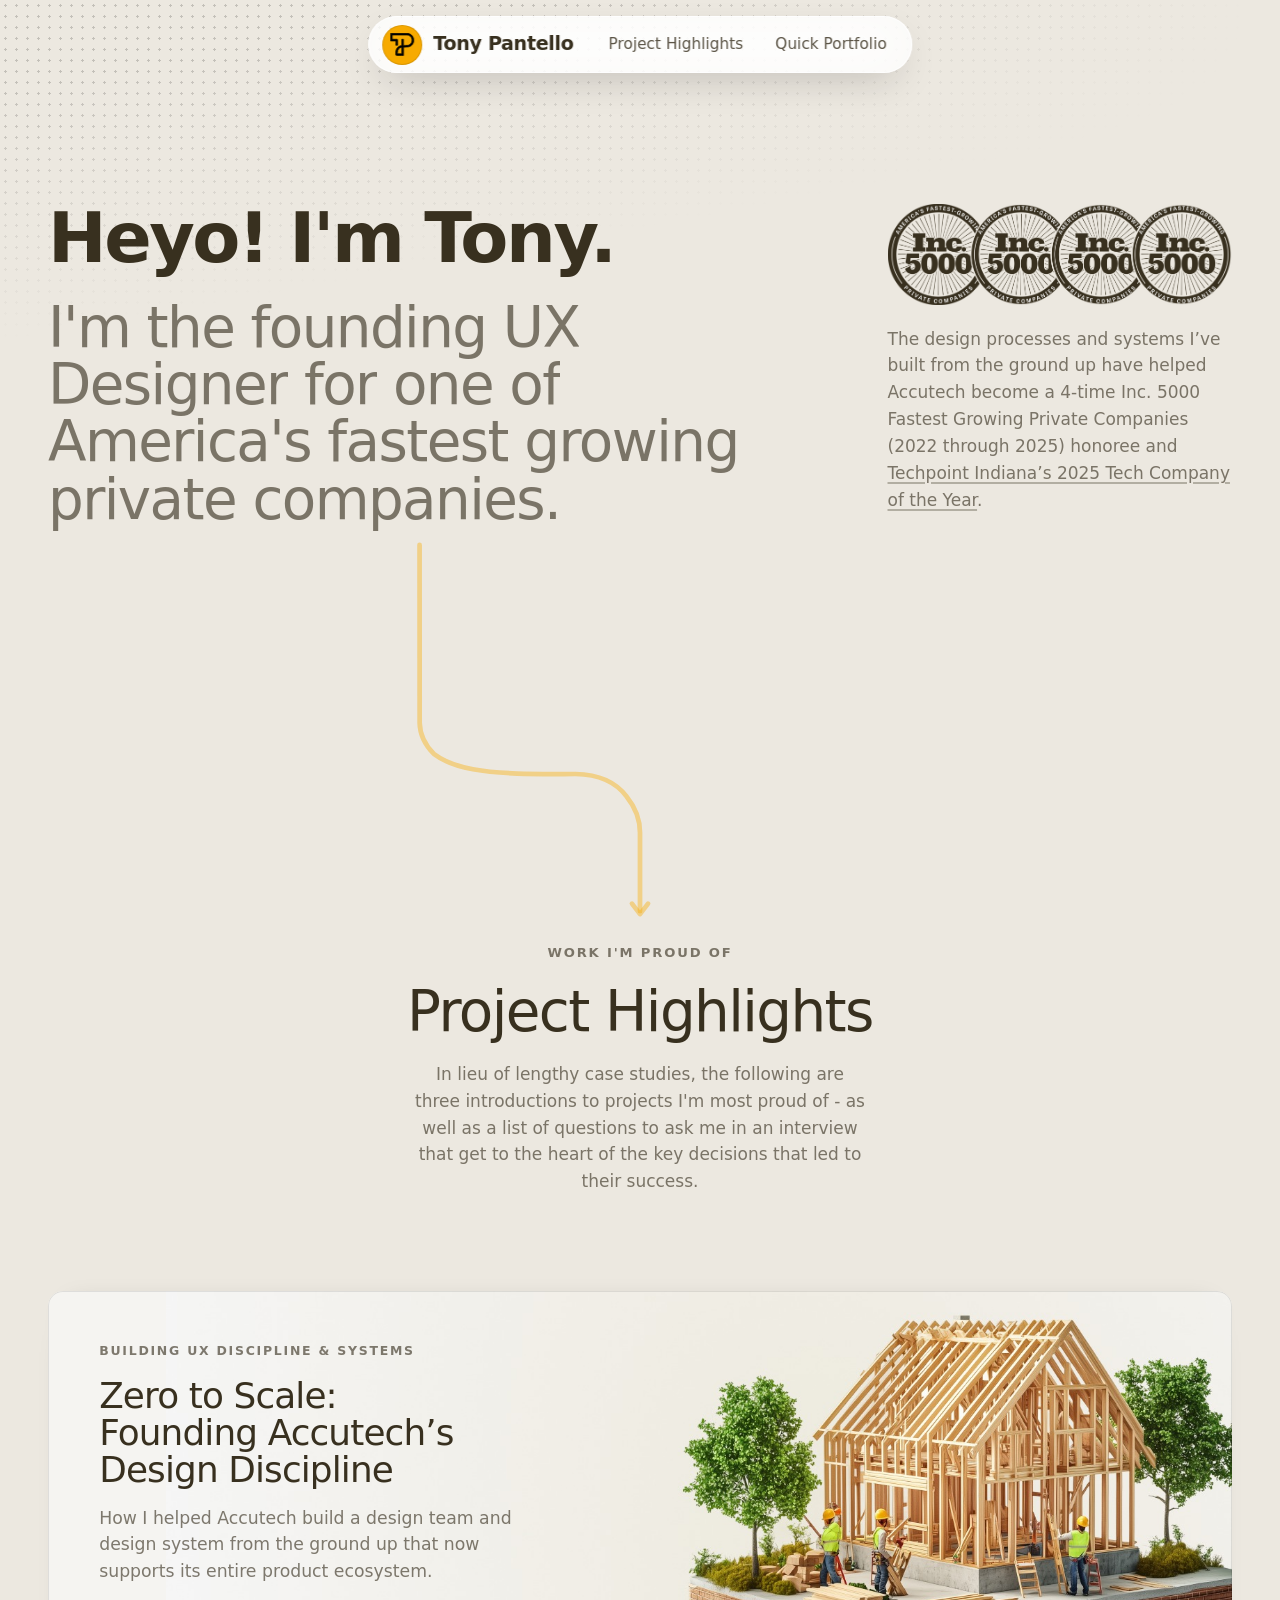
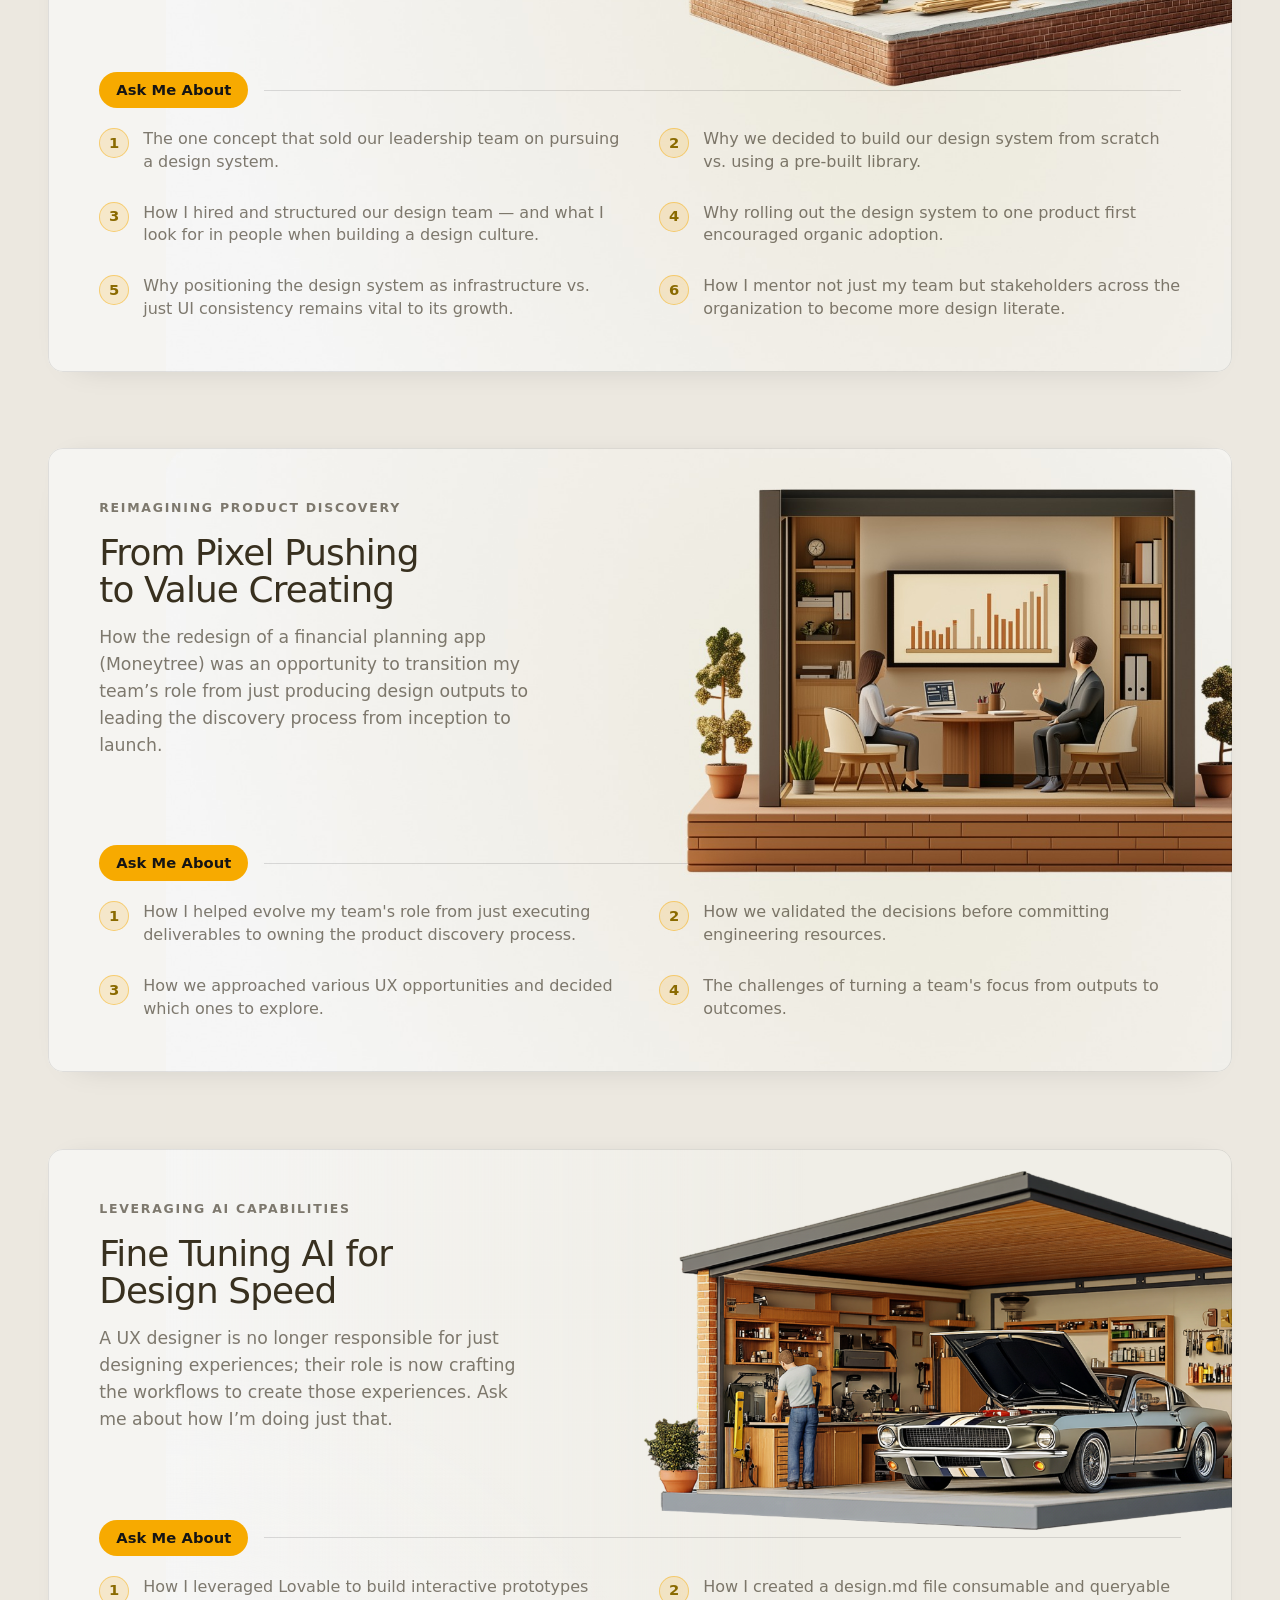
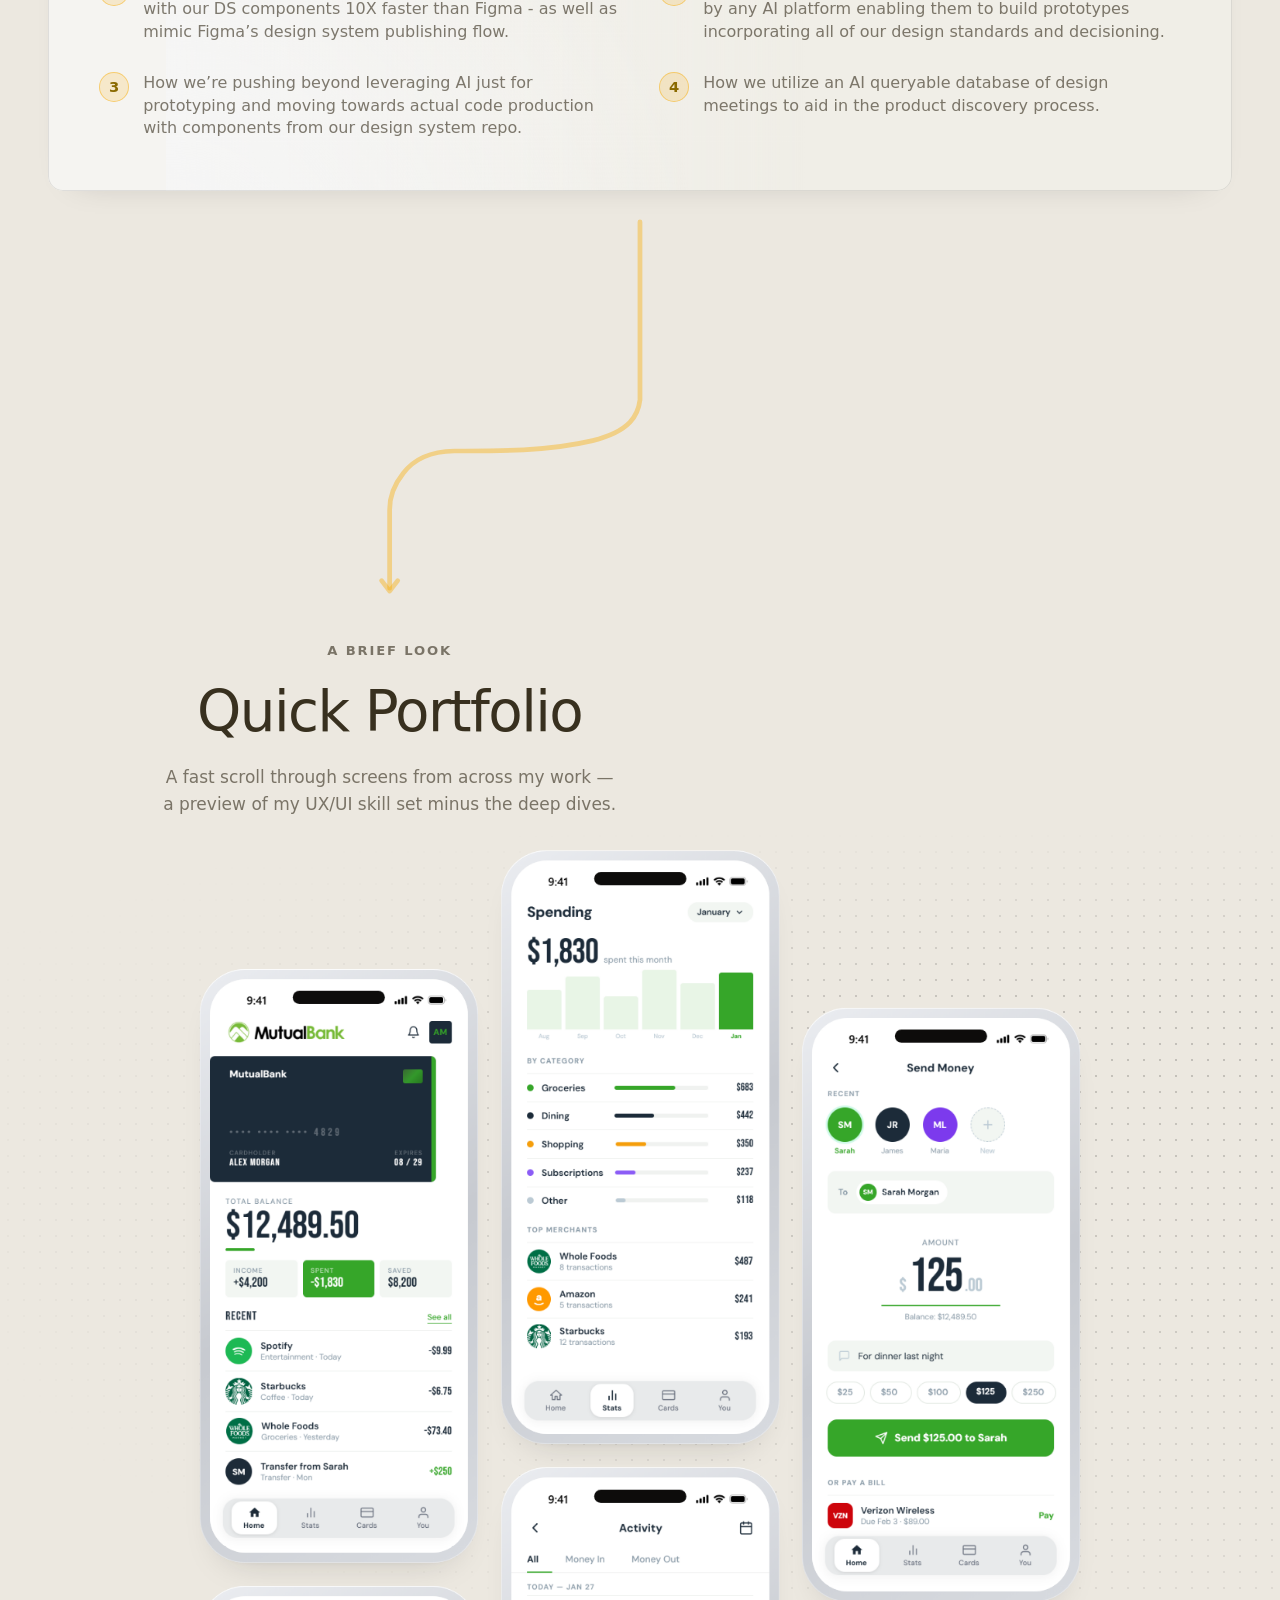
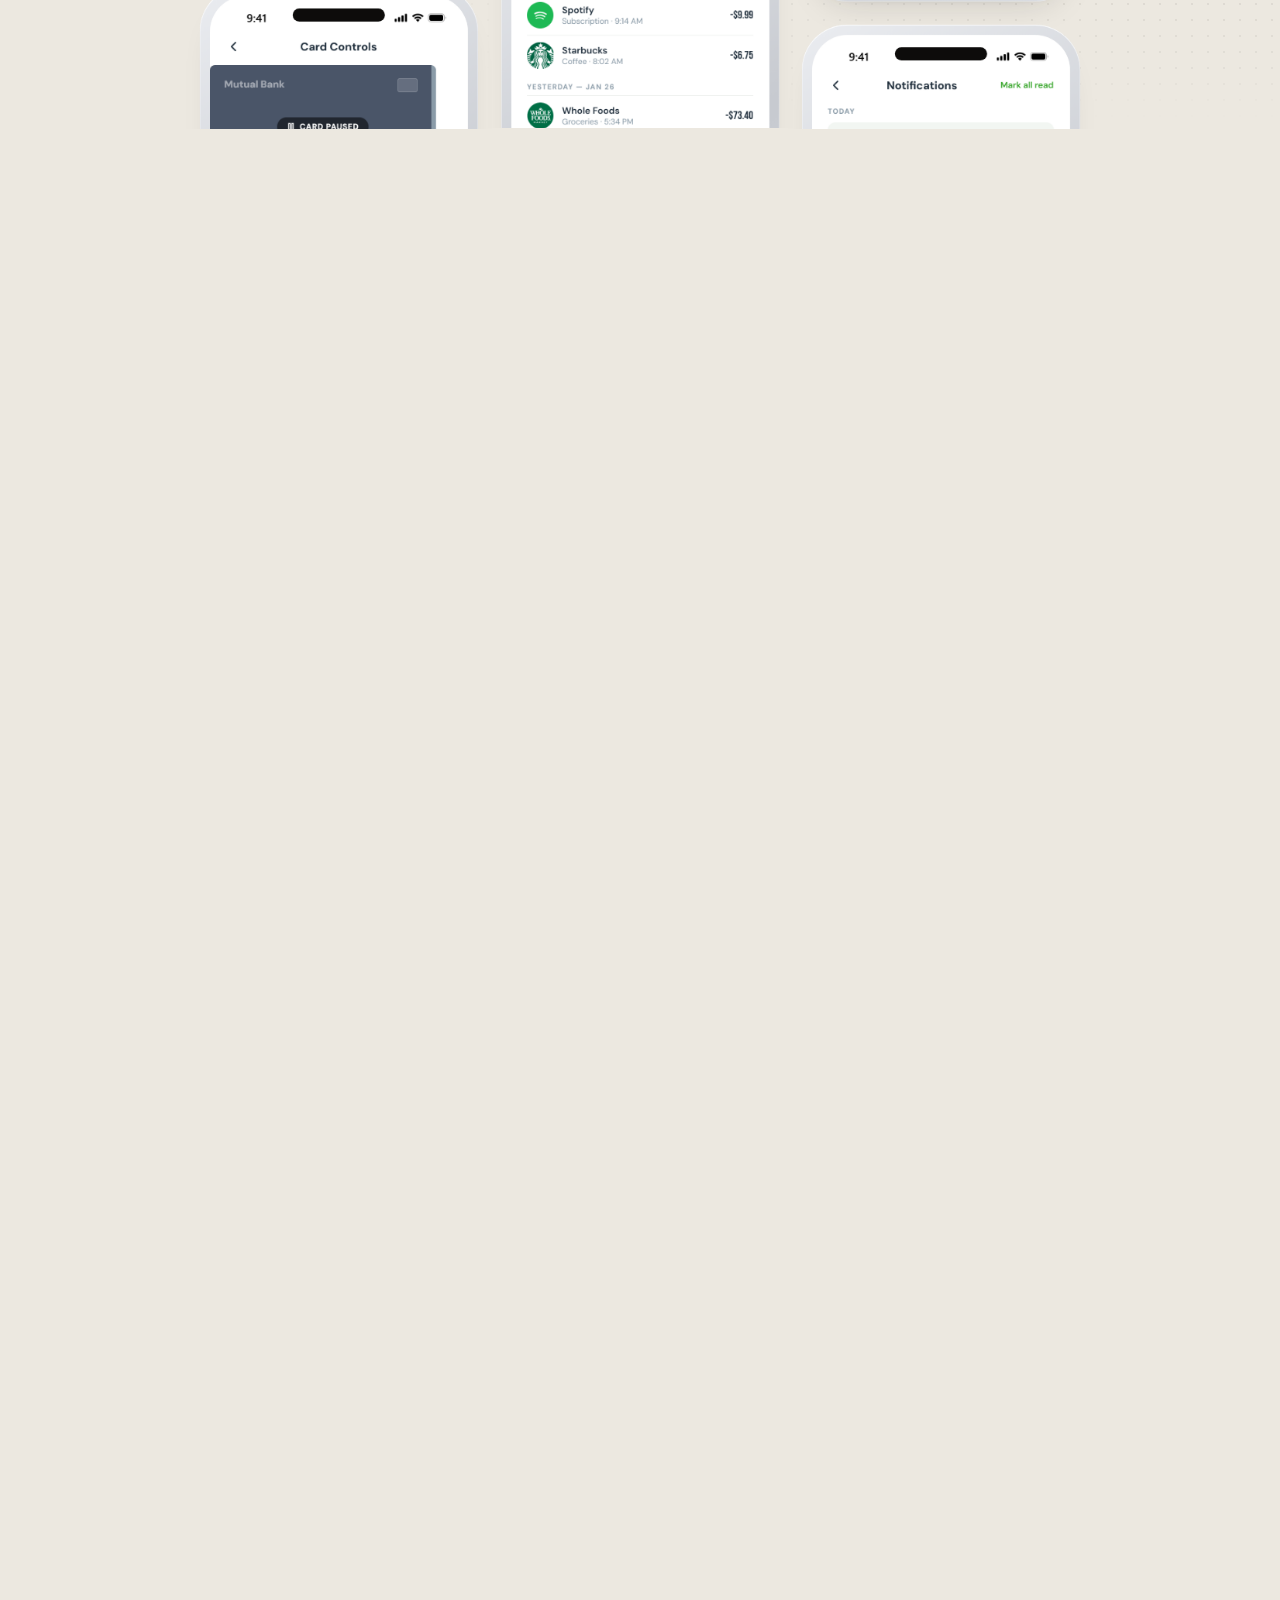
==== commit 7636f4b0: "AI card update" ====
--- a/index.html
+++ b/index.html
@@ -5,7 +5,7 @@
 <meta name="viewport" content="width=device-width, initial-scale=1">
 <title>Tony Pantello Portfolio</title>
 <script>document.documentElement.classList.add('js');addEventListener('unhandledrejection',function(e){var m=e&&e.reason&&(e.reason.message||e.reason);if(typeof m==='string'&&m.indexOf('Transition was skipped')>-1)e.preventDefault();});if(window.top===window.self){var vt=document.createElement('style');vt.textContent='@view-transition{navigation:auto}';document.head.appendChild(vt);}</script>
-<link rel="stylesheet" href="assets/styles.css?v=162">
+<link rel="stylesheet" href="assets/styles.css?v=163">
 </head>
 <body>
 
@@ -36,7 +36,7 @@
       </svg>
       <span class="hl-head__eyebrow" id="overview">WORK I'M PROUD OF</span>
       <h2 class="hl-head__title h-xl">Project Highlights</h2>
-      <p class="hl-head__desc body">In lieu of lengthy case studies, the following are two introductions to projects I'm most proud of - as well as a list of questions to ask me in an interview that get to the heart of the key decisions that led to their success.</p>
+      <p class="hl-head__desc body">In lieu of lengthy case studies, the following are three introductions to projects I'm most proud of - as well as a list of questions to ask me in an interview that get to the heart of the key decisions that led to their success.</p>
     </header>
   </div>
 </section>
@@ -81,7 +81,7 @@
         <img class="feature__mobimg" src="assets/moneytree-mob.jpg" alt="" aria-hidden="true">
         <div class="feature__top">
           <div class="feature__text">
-            <span class="eyebrow">MONEYTREE PRODUCT DISCOVERY</span>
+            <span class="eyebrow">REIMAGINING PRODUCT DISCOVERY</span>
             <h2 class="h-lg">From Pixel Pushing to Value Creating</h2>
             <p class="body">How the redesign of a financial planning app (Moneytree) was an opportunity to transition my team’s role from just producing design outputs to leading the discovery process from inception to launch.</p>
           </div>
@@ -101,21 +101,31 @@
       </div>
     </article>
 
-    <!-- Feature 3 — temporarily hidden; uncomment to restore
+    <!-- Feature 3 -->
     <article class="feature" style="--i:2" data-nav-tint>
       <div class="feature__inner">
-        <div class="feature__text">
-          <span class="eyebrow">Culture</span>
-          <h2 class="h-lg">Recognition &amp; shared wins</h2>
-          <p class="body">Create a culture of appreciation with built-in recognition tools that make it easy to celebrate milestones and shared wins.</p>
-          <a class="btn btn--accent" href="#cta">Learn More</a>
-        </div>
-        <div class="feature__media">
-          <image-slot id="feat-recognition" shape="rounded" radius="16" fit="contain" placeholder="Drop an image — celebration / award"></image-slot>
+        <img class="feature__mobimg" src="assets/finetuning-mob.jpg" alt="" aria-hidden="true">
+        <div class="feature__top">
+          <div class="feature__text">
+            <span class="eyebrow">LEVERAGING AI CAPABILITIES</span>
+            <h2 class="h-lg">Fine Tuning AI for Design Speed</h2>
+            <p class="body">A UX designer is no longer responsible for just designing experiences; their role is now crafting the workflows to create those experiences. Ask me about how I’m doing just that.</p>
+          </div>
+          <div class="feature__media">
+            <image-slot id="feat-finetuning" shape="rounded" radius="16" fit="contain" src="assets/finetuning-card.jpg" placeholder="Drop an image — AI workflow"></image-slot>
+          </div>
+        </div>
+        <div class="feature__ask">
+          <div class="feature__ask-head"><span class="feature__ask-pill">Ask Me About</span></div>
+          <ol class="ask-list">
+            <li class="ask-list__item">How I leveraged Lovable to build interactive prototypes with our DS components 10X faster than Figma - as well as mimic Figma’s design system publishing flow.</li>
+            <li class="ask-list__item">How I created a design.md file consumable and queryable by any AI platform enabling them to build prototypes incorporating all of our design standards and decisioning.</li>
+            <li class="ask-list__item">How we’re pushing beyond leveraging AI just for prototyping and moving towards actual code production with components from our design system repo.</li>
+            <li class="ask-list__item">How we utilize an AI queryable database of design meetings to aid in the product discovery process.</li>
+          </ol>
         </div>
       </div>
     </article>
-    -->
 
       </div>
     </div>
--- a/assets/styles.css
+++ b/assets/styles.css
@@ -513,28 +513,38 @@
 .feature__media image-slot { position: relative; z-index: 1; width: 100%; height: clamp(190px, 19vw, 300px); border-radius: 16px; overflow: hidden; transform: translate(6%, 24%) scale(1.2); transform-origin: 100% 100%; }   /* kept smaller than the text block so the TEXT drives the row height; scaled + nudged down-right visually so the prompts don't shift */
 /* push the prompts down so they clear the imagery */
 .feature:has(#feat-strengthen) .feature__ask,
-.feature:has(#feat-culture) .feature__ask { margin-top: clamp(40px, 5vw, 80px); }
+.feature:has(#feat-culture) .feature__ask,
+.feature:has(#feat-finetuning) .feature__ask { margin-top: clamp(40px, 5vw, 80px); }
 
 /* ---- Full-bleed diorama image as the card surface, text overlaid (cards 1 & 2) ---- */
 .feature:has(#feat-strengthen) .feature__inner {
-  background: #f5f4f1 url("accutech-card-5.jpg") top right / 90% auto no-repeat;
+  background: #f5f4f1 url("accutech-card-5.jpg") right -45px / 90% auto no-repeat;
 }
 .feature:has(#feat-culture) .feature__inner {
   background: #f5f4f1 url("moneytree-card-3.jpg") top right / 90% auto no-repeat;
 }
+.feature:has(#feat-finetuning) .feature__inner {
+  background: #f5f4f1 url("finetuning-card.jpg?v=5") top right / 90% auto no-repeat;
+}
 .feature:has(#feat-strengthen) .feature__inner::before,
-.feature:has(#feat-culture) .feature__inner::before { display: none; }   /* no dot field over the photo */
+.feature:has(#feat-culture) .feature__inner::before,
+.feature:has(#feat-finetuning) .feature__inner::before { display: none; }   /* no dot field over the photo */
 .feature:has(#feat-strengthen) .feature__media,
-.feature:has(#feat-culture) .feature__media { display: none; }            /* image IS the background now */
+.feature:has(#feat-culture) .feature__media,
+.feature:has(#feat-finetuning) .feature__media { display: none; }            /* image IS the background now */
 .feature:has(#feat-strengthen) .feature__top,
-.feature:has(#feat-culture) .feature__top { grid-template-columns: 1fr; } /* text spans, image behind */
+.feature:has(#feat-culture) .feature__top,
+.feature:has(#feat-finetuning) .feature__top { grid-template-columns: 1fr; } /* text spans, image behind */
 /* keep the overlaid text clear of the diorama: cap width + extra right padding */
 .feature:has(#feat-strengthen) .feature__text,
-.feature:has(#feat-culture) .feature__text { max-width: min(600px, 48%); box-sizing: border-box; padding-right: calc(clamp(28px, 4vw, 64px) + 25px); }
+.feature:has(#feat-culture) .feature__text,
+.feature:has(#feat-finetuning) .feature__text { max-width: min(600px, 48%); box-sizing: border-box; padding-right: calc(clamp(28px, 4vw, 64px) + 25px); }
 .feature:has(#feat-strengthen) .feature__text h2,
 .feature:has(#feat-strengthen) .feature__text .body,
 .feature:has(#feat-culture) .feature__text h2,
-.feature:has(#feat-culture) .feature__text .body { max-width: 100%; }
+.feature:has(#feat-culture) .feature__text .body,
+.feature:has(#feat-finetuning) .feature__text h2,
+.feature:has(#feat-finetuning) .feature__text .body { max-width: 100%; }
 .feature__media image-slot[data-filled]::part(frame) { background: transparent; }   /* no gray backing behind uploaded images */
 
 /* ---- “Ask Me About” interview-prompt section (full-width, below the top row) ---- */
@@ -727,15 +737,16 @@
   /* Cards 1 & 2 on mobile: plain near-white surface with a dedicated mobile
      diorama image shown ABOVE the text (see .feature__mobimg). */
   .feature:has(#feat-strengthen) .feature__inner,
-  .feature:has(#feat-culture) .feature__inner { background: #f6f5f1; }
+  .feature:has(#feat-culture) .feature__inner,
+  .feature:has(#feat-finetuning) .feature__inner { background: #f6f5f1; }
   .feature__inner .feature__mobimg { display: block; width: 100%; height: auto; }
   /* full-width text on phone (no side-by-side image to clear) */
-  .feature:has(#feat-strengthen) .feature__text, .feature:has(#feat-culture) .feature__text { max-width: none; padding-right: clamp(28px, 4vw, 64px); }
+  .feature:has(#feat-strengthen) .feature__text, .feature:has(#feat-culture) .feature__text, .feature:has(#feat-finetuning) .feature__text { max-width: none; padding-right: clamp(28px, 4vw, 64px); }
   .feature__top { grid-template-columns: 1fr; }
   .ask-list { grid-template-columns: 1fr; }
   .feature__media { min-height: 320px; order: -1; }
-  .feature__media image-slot, .feature__media image-slot#feat-strengthen, .feature__media image-slot#feat-culture { transform: none; }   /* no visual scale-up on single-column phone view */
-  .feature:has(#feat-strengthen) .feature__ask, .feature:has(#feat-culture) .feature__ask { margin-top: 0; }
+  .feature__media image-slot, .feature__media image-slot#feat-strengthen, .feature__media image-slot#feat-culture, .feature__media image-slot#feat-finetuning { transform: none; }   /* no visual scale-up on single-column phone view */
+  .feature:has(#feat-strengthen) .feature__ask, .feature:has(#feat-culture) .feature__ask, .feature:has(#feat-finetuning) .feature__ask { margin-top: 0; }
   /* Mobile: disable scroll-driven stack — simple flowing cards */
   .features__track { height: auto !important; }
   .features__stage { position: static; height: auto; display: block; overflow: visible; padding-block: clamp(40px,8vw,72px) 0; }
@@ -1018,6 +1029,22 @@
   .showcase:not(.is-ready) .showcase__col { flex-basis: 100%; }
 }
 
+/* ---- Mobile scroll performance ------------------------------------------
+   A fixed element with backdrop-filter: blur(30px) forces the browser to
+   re-sample + re-blur the entire page behind it on EVERY scroll frame. On
+   phones (esp. over the image-heavy portfolio) that stalls the scroll. Swap
+   the live blur for a near-solid background on mobile — looks ~identical,
+   costs nothing per frame. Desktop keeps the real glass blur. */
+@media (max-width: 820px) {
+  .sitebar {
+    background: rgba(255,255,255,.92);
+    -webkit-backdrop-filter: none; backdrop-filter: none;
+  }
+  /* these get transform:none !important on mobile, so the promoted GPU layers
+     are pure overhead — release them */
+  .showcase__board, .showcase__col, .showcase__viewport { will-change: auto; }
+}
+
 /* ============================================================
    QUICK-PORTFOLIO CATEGORY MENU — floating pill, mirrors the top
    nav but smaller + no brand. Revealed only while the collage is
@@ -1125,6 +1152,9 @@
     align-self: center; width: max-content; max-width: calc(100% - 32px);
     margin: 20px auto 2px; gap: 4px;
     overflow-x: auto; scrollbar-width: none;
+    /* drop the live blur on mobile (scroll-perf) — near-solid bg instead */
+    background: rgba(255,255,255,.96);
+    -webkit-backdrop-filter: none; backdrop-filter: none;
   }
   .sc-menu::-webkit-scrollbar { display: none; }
 
